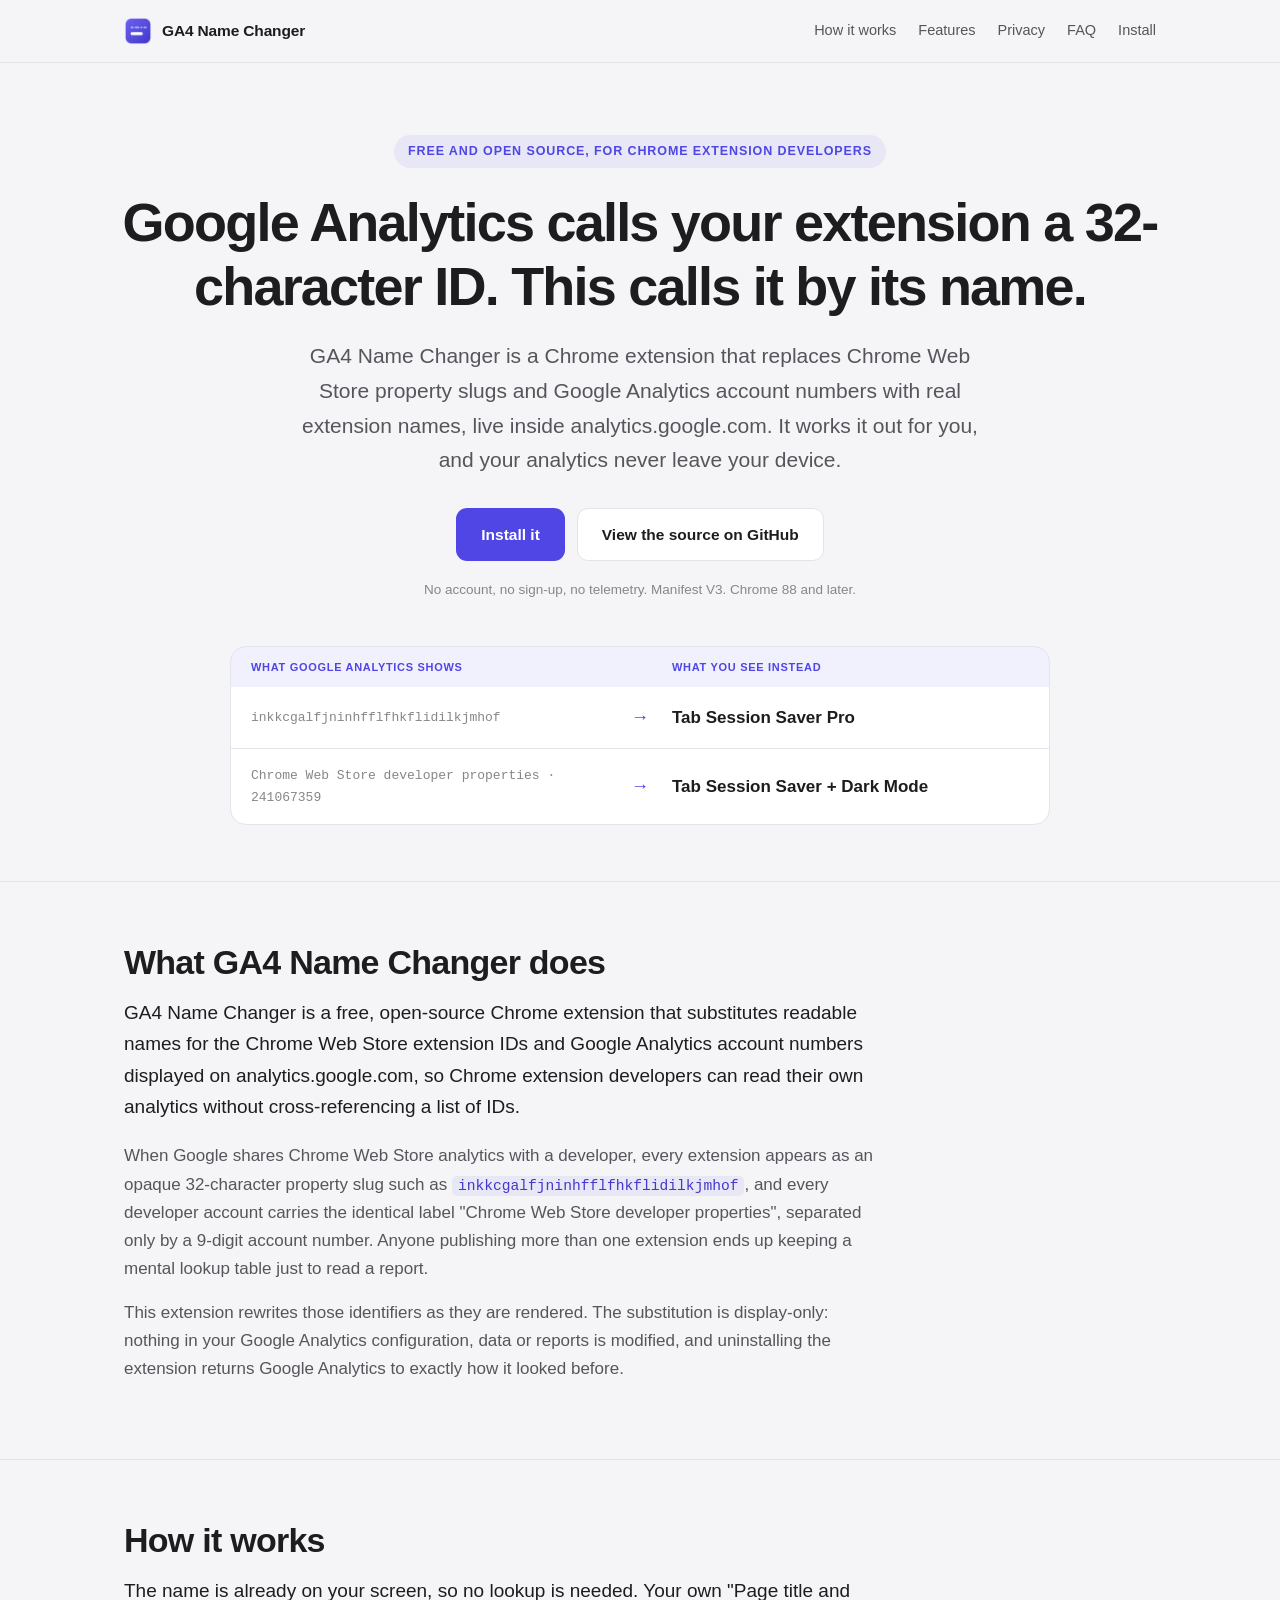
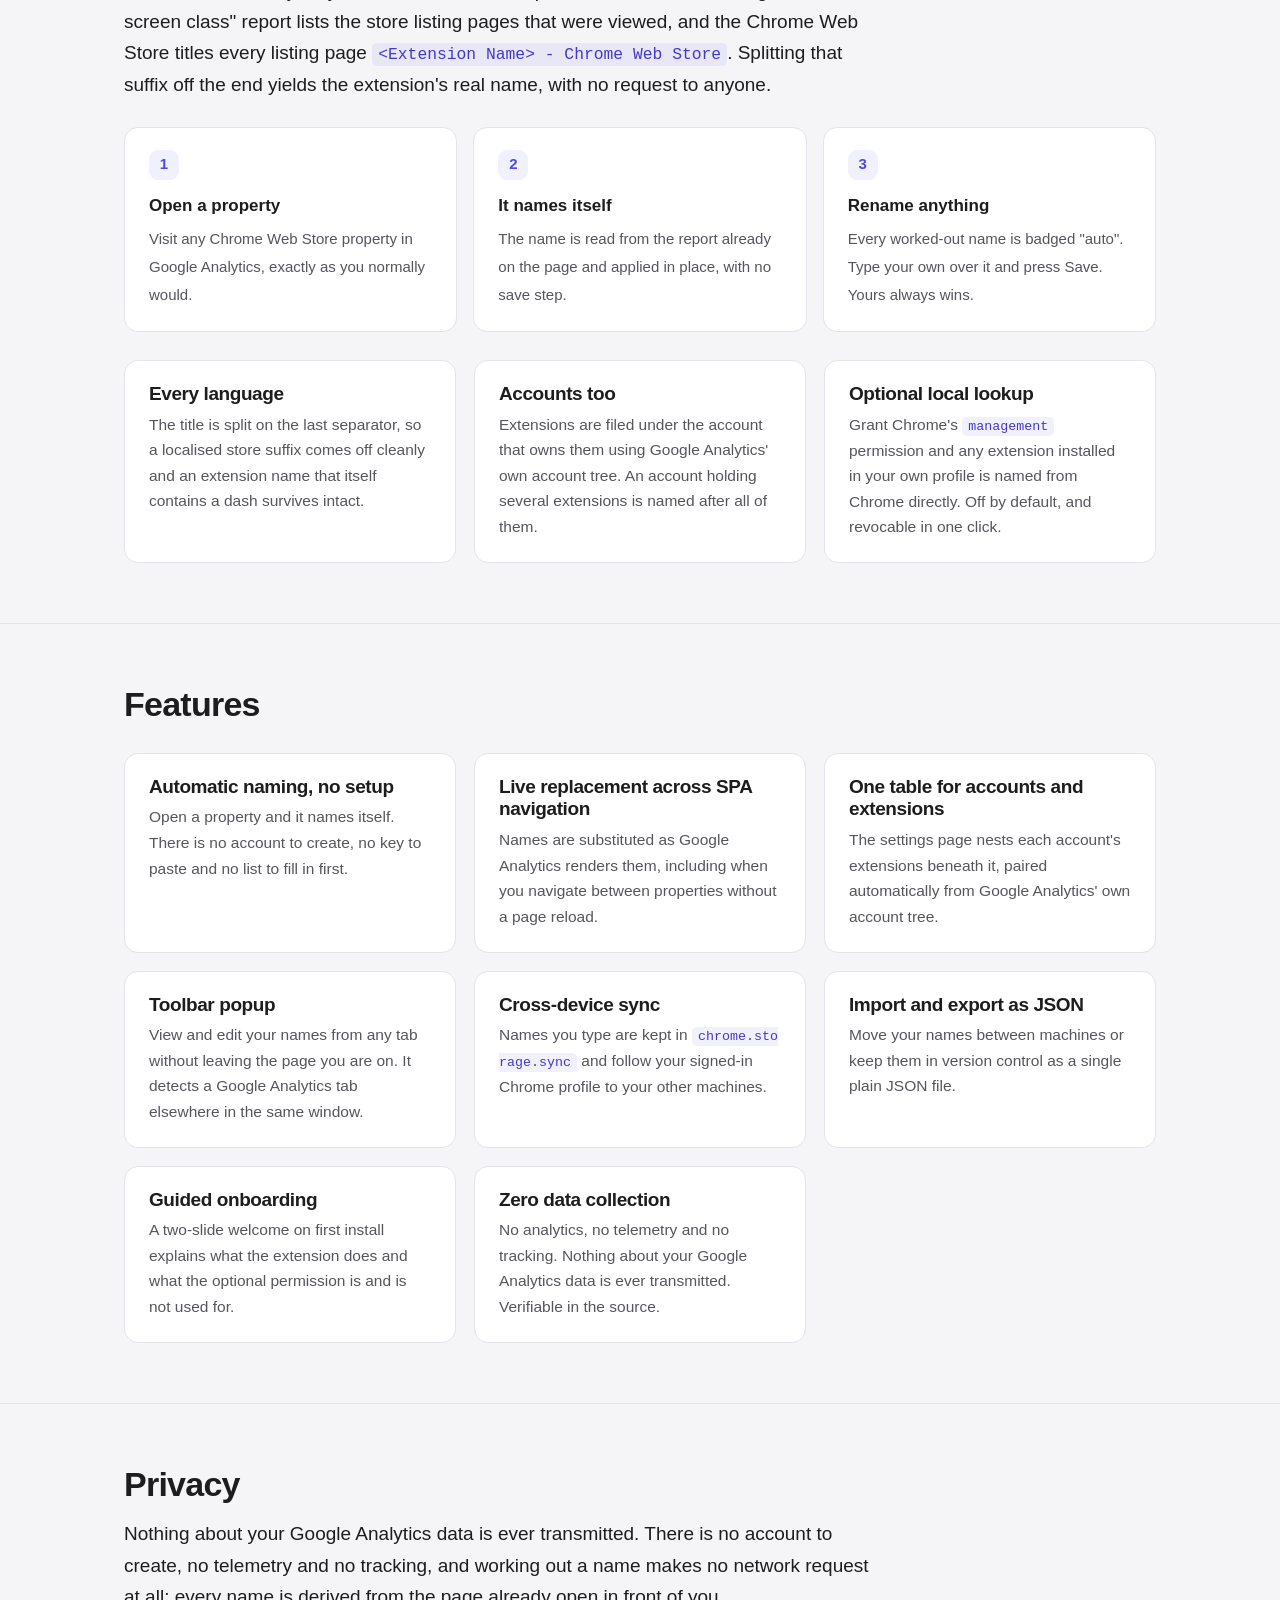
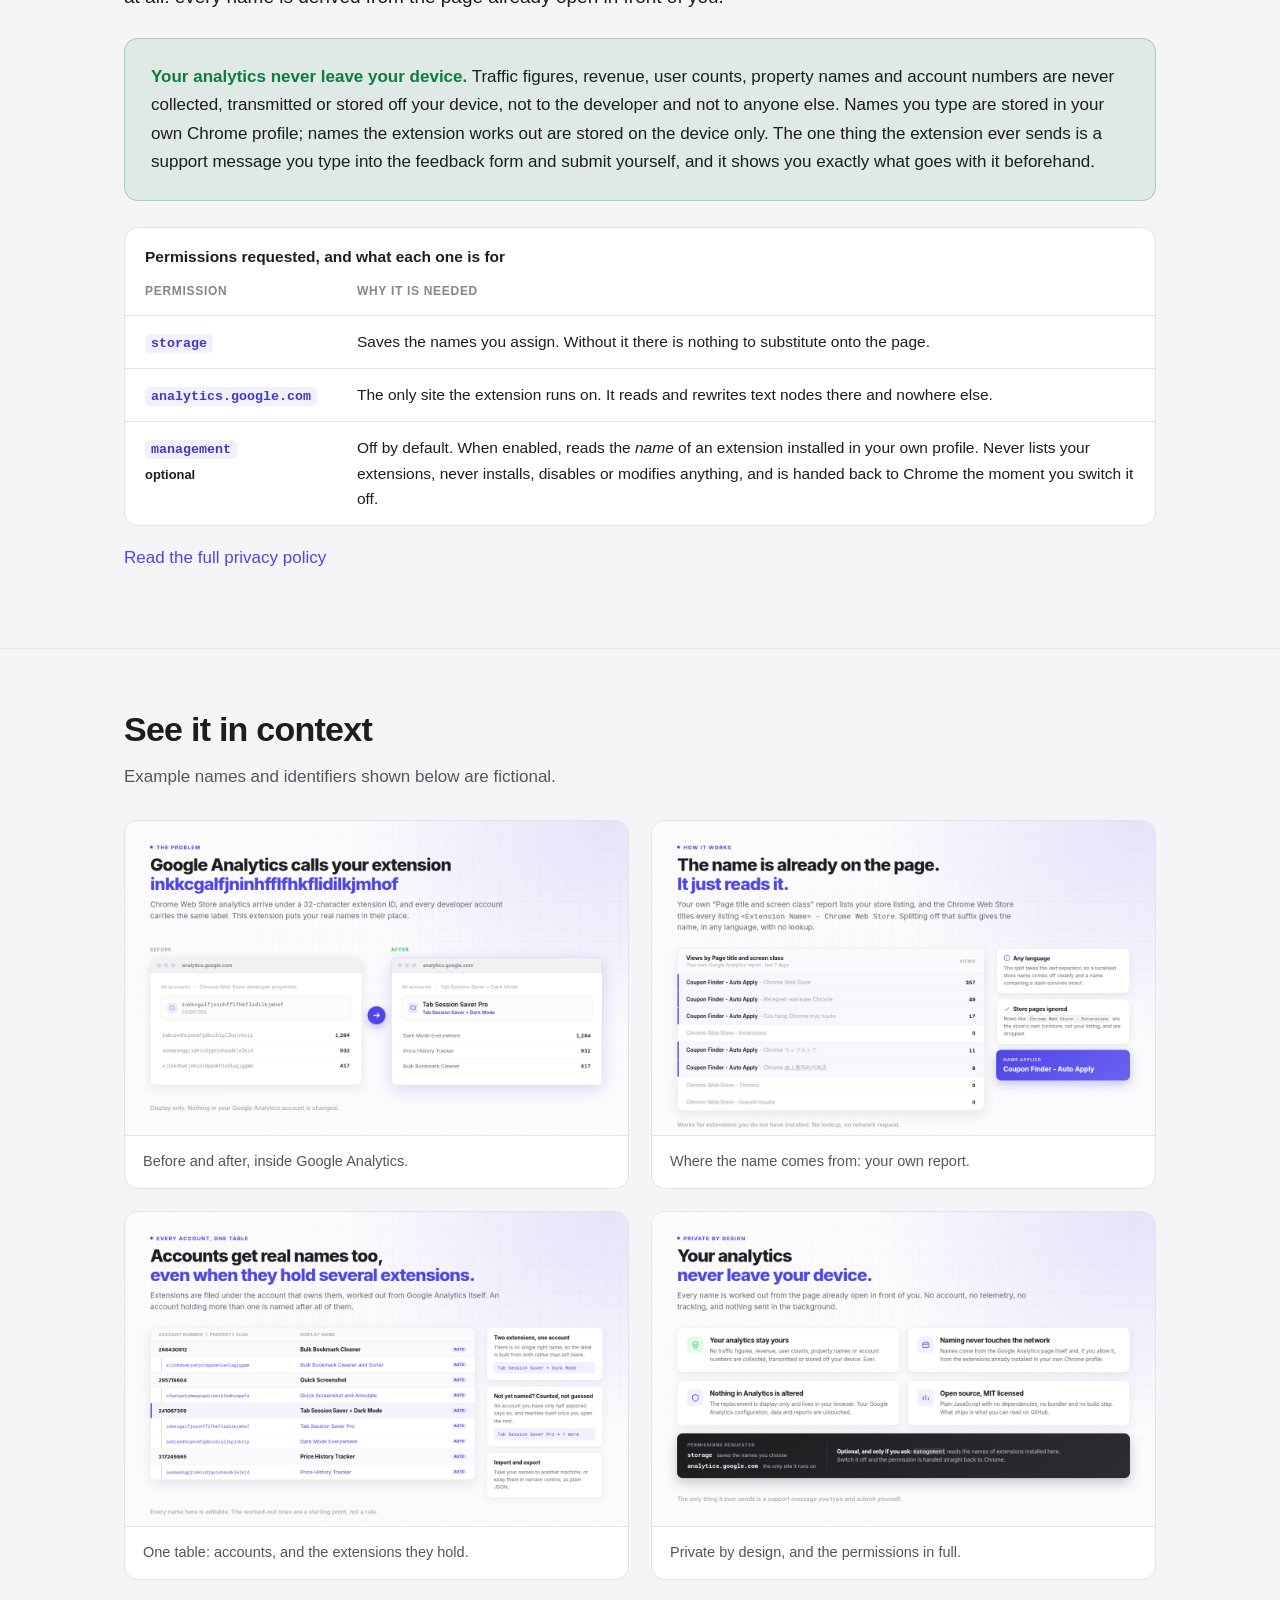
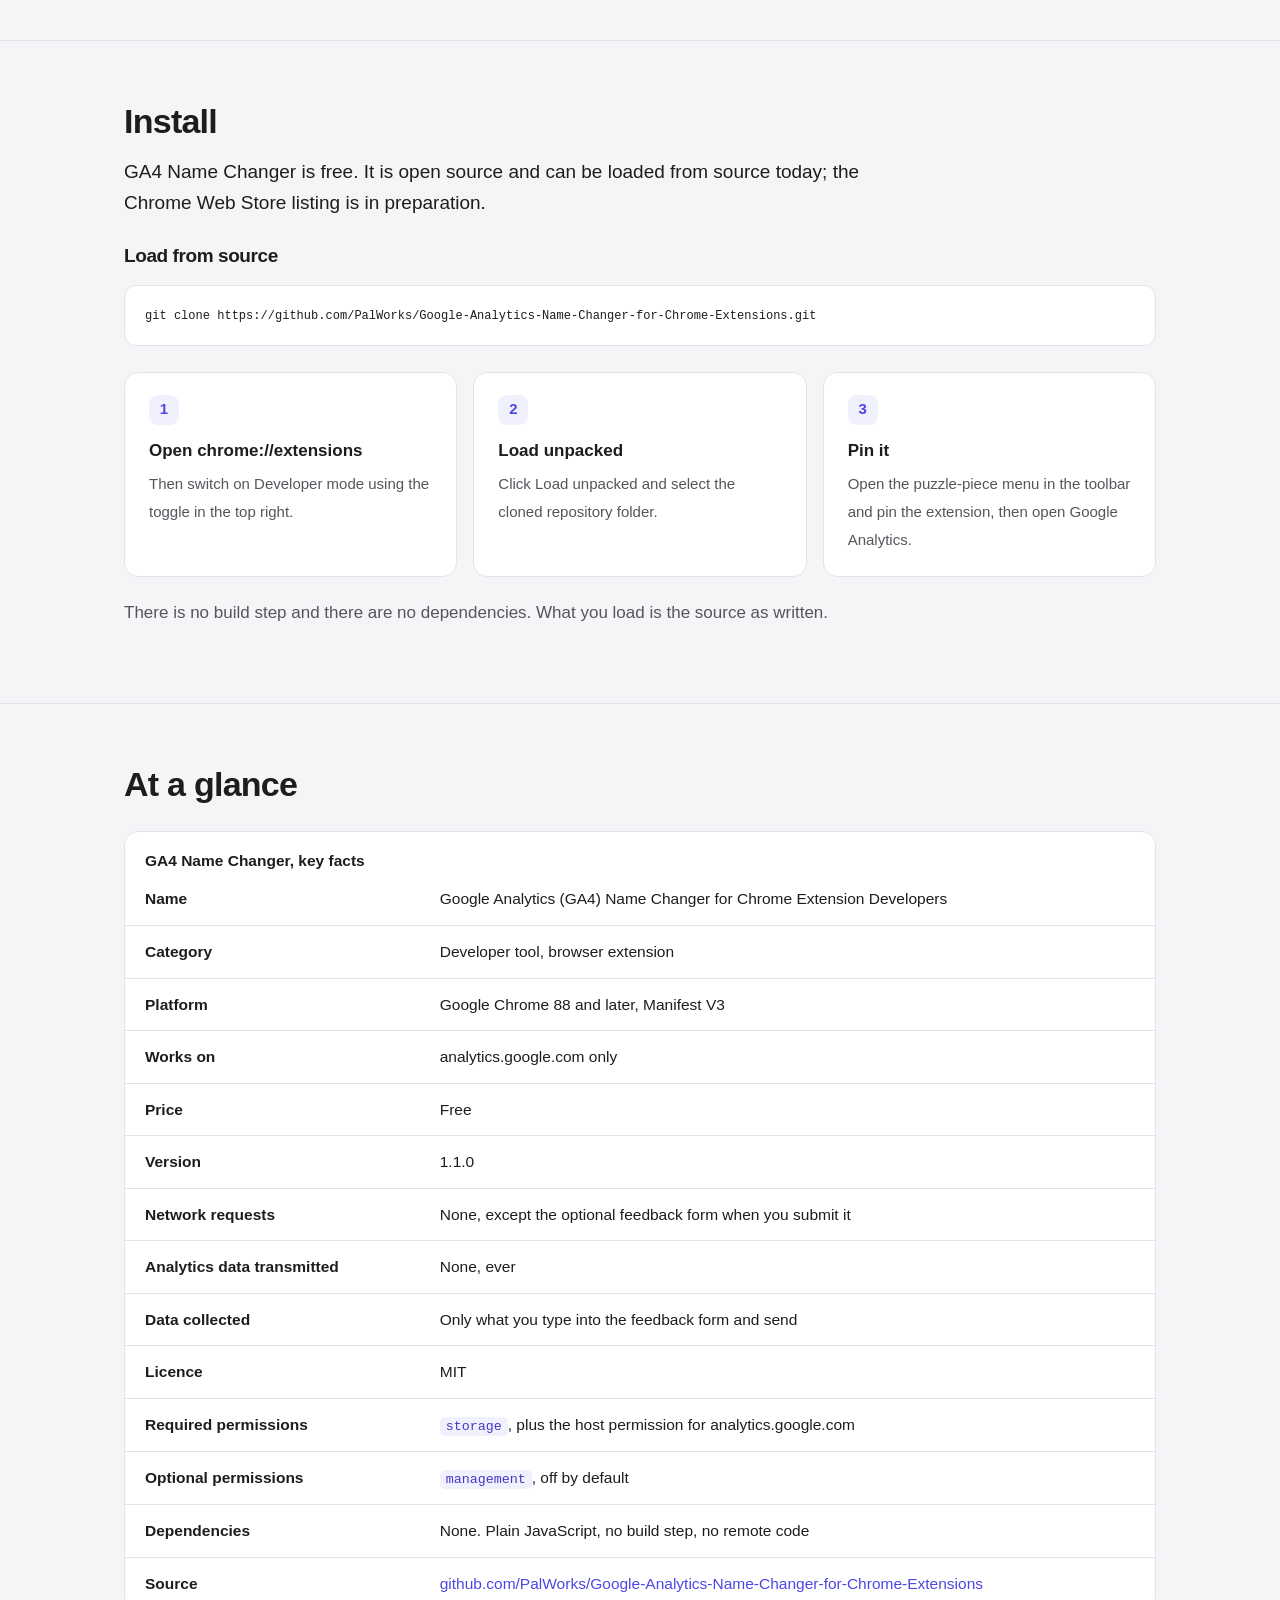
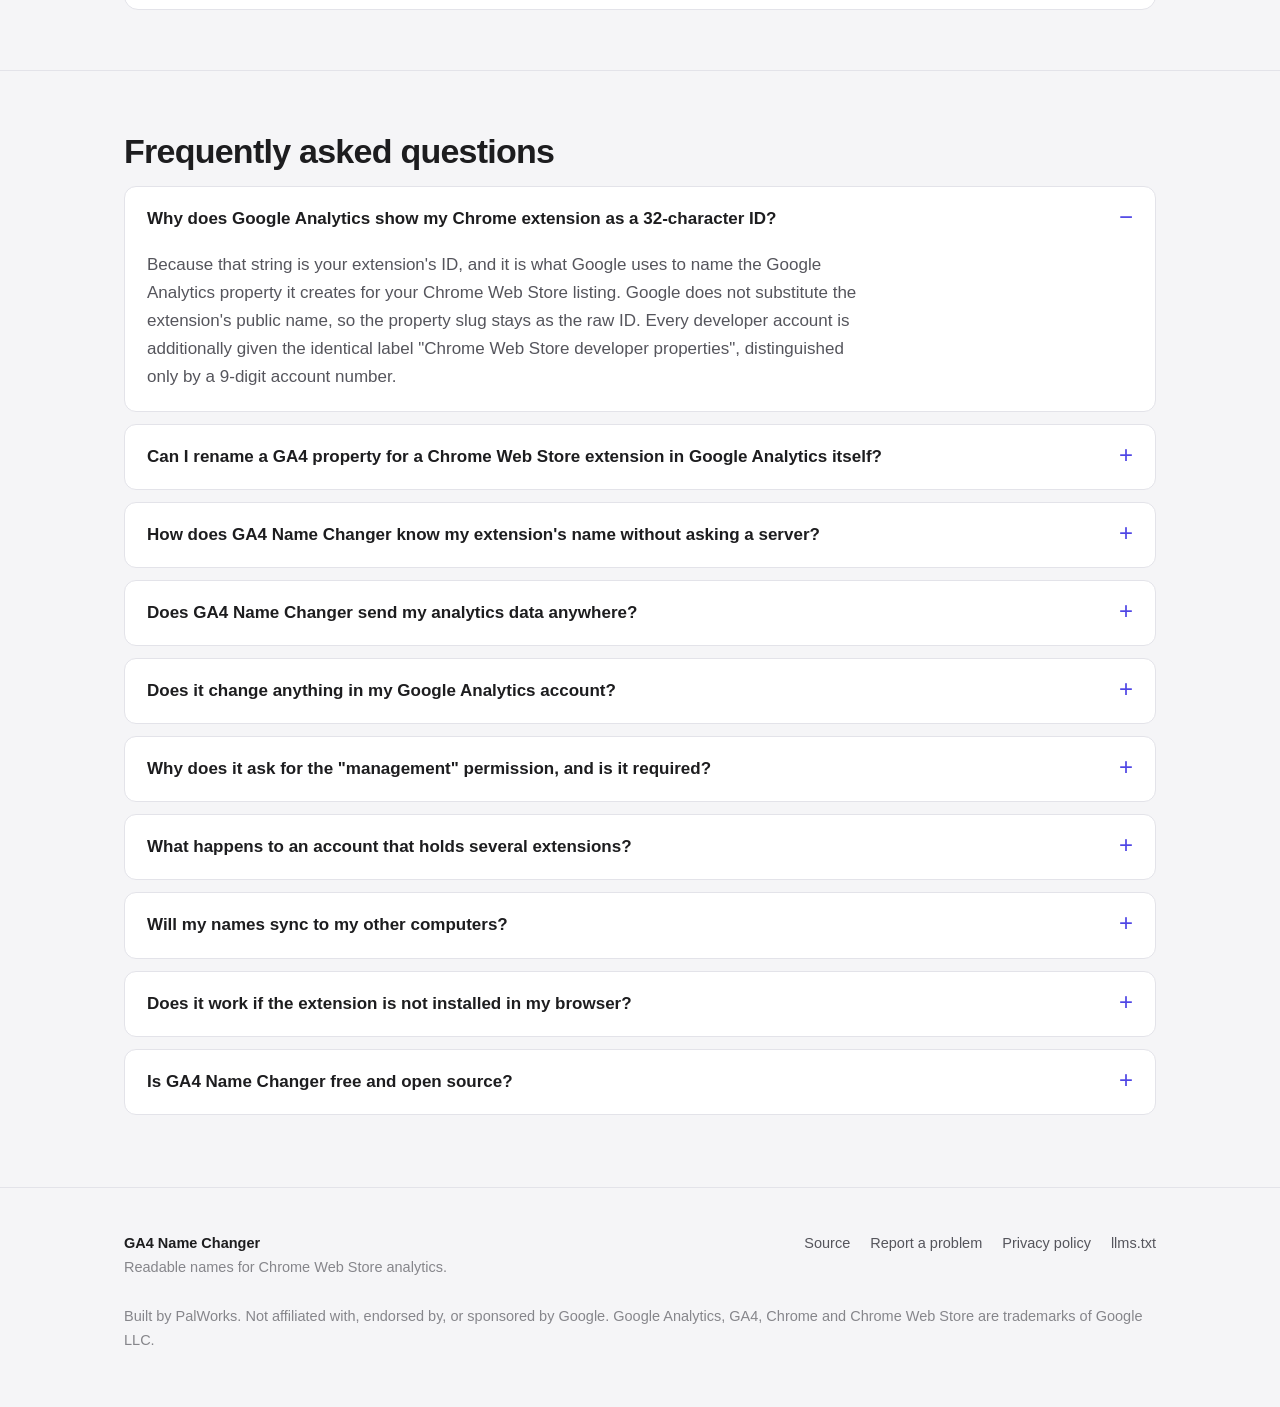
==== index.html @ c082d2f6 "feat: MIT licence, and deploy the feedback relay with the privacy claim narrowed Three changes that " ====
<!DOCTYPE html>
<html lang="en">
<head>
<meta charset="utf-8">
<meta name="viewport" content="width=device-width, initial-scale=1, viewport-fit=cover">

<title>GA4 Name Changer: Real Extension Names in Google Analytics</title>
<meta name="description" content="Free Chrome extension that replaces 32-character Chrome Web Store extension IDs in Google Analytics with real names. Automatic, local, no tracking.">

<link rel="canonical" href="https://palworks.github.io/Google-Analytics-Name-Changer-for-Chrome-Extensions/">
<meta name="robots" content="index, follow, max-snippet:-1, max-image-preview:large, max-video-preview:-1">
<meta name="author" content="PalWorks">
<meta name="theme-color" content="#4F46E5">

<meta property="og:type" content="website">
<meta property="og:site_name" content="GA4 Name Changer">
<meta property="og:title" content="GA4 Name Changer: Real Extension Names in Google Analytics">
<meta property="og:description" content="Google Analytics shows your Chrome extension as a 32-character ID. This shows its name instead, automatically, with no account and no tracking.">
<meta property="og:url" content="https://palworks.github.io/Google-Analytics-Name-Changer-for-Chrome-Extensions/">
<meta property="og:image" content="https://palworks.github.io/Google-Analytics-Name-Changer-for-Chrome-Extensions/site/og-image.png">
<meta property="og:image:width" content="1200">
<meta property="og:image:height" content="630">
<meta property="og:image:alt" content="A Google Analytics property list showing a 32-character extension ID on the left and the readable extension name on the right.">
<meta property="og:locale" content="en_US">

<meta name="twitter:card" content="summary_large_image">
<meta name="twitter:title" content="GA4 Name Changer: Real Extension Names in Google Analytics">
<meta name="twitter:description" content="Google Analytics shows your Chrome extension as a 32-character ID. This shows its name instead, automatically, with no account and no tracking.">
<meta name="twitter:image" content="https://palworks.github.io/Google-Analytics-Name-Changer-for-Chrome-Extensions/site/og-image.png">

<link rel="icon" type="image/png" sizes="128x128" href="icons/icon128.png">
<link rel="apple-touch-icon" href="icons/icon512.png">
<link rel="sitemap" type="application/xml" href="sitemap.xml">
<link rel="alternate" type="text/plain" href="llms.txt" title="llms.txt, a plain-text summary for language models">

<style>
*,*::before,*::after{box-sizing:border-box;margin:0;padding:0}
:root{
  --text:#1d1d1f; --text-2:#55555c; --text-3:#86868b;
  --accent:#4F46E5; --accent-2:#4338CA; --accent-bg:rgba(79,70,229,.08);
  --ok:#0f7b3f; --ok-bg:rgba(15,123,63,.09);
  --bg:#f5f5f7; --card:#fff; --border:#e3e3e9;
  --wrap:1080px;
}
@media (prefers-color-scheme:dark){
  :root{
    --text:#f2f2f5; --text-2:#b4b4bd; --text-3:#8e8e99;
    --accent:#a5a0ff; --accent-2:#c0bcff; --accent-bg:rgba(139,133,255,.16);
    --ok:#5fd18b; --ok-bg:rgba(95,209,139,.14);
    --bg:#131318; --card:#1c1c23; --border:#2e2e38;
  }
}
html{scroll-behavior:smooth;-webkit-text-size-adjust:100%}
body{
  font-family:-apple-system,BlinkMacSystemFont,"Segoe UI",Roboto,Helvetica,Arial,sans-serif;
  font-size:17px; line-height:1.65; color:var(--text); background:var(--bg);
  -webkit-font-smoothing:antialiased;
}
.wrap{max-width:var(--wrap);margin:0 auto;padding:0 24px}
h1,h2,h3{line-height:1.2;letter-spacing:-.022em;font-weight:700}
h1{font-size:clamp(32px,5.4vw,54px);letter-spacing:-.033em}
h2{font-size:clamp(25px,3.4vw,34px);margin-bottom:14px}
h3{font-size:19px;margin-bottom:6px}
p{margin-bottom:16px;color:var(--text-2)}
a{color:var(--accent);text-decoration:none}
a:hover{text-decoration:underline}
code,.mono{font-family:ui-monospace,SFMono-Regular,"SF Mono",Menlo,Consolas,monospace;font-size:.86em}
code{background:var(--accent-bg);color:var(--accent-2);border-radius:5px;padding:2px 6px;word-break:break-all}
img{max-width:100%;height:auto;display:block}

.skip{position:absolute;left:-9999px;top:0;background:var(--accent);color:#fff;padding:10px 16px;border-radius:0 0 8px 0;z-index:99}
.skip:focus{left:0}

/* header */
.site-head{position:sticky;top:0;z-index:50;background:color-mix(in srgb,var(--bg) 88%,transparent);backdrop-filter:blur(14px);border-bottom:1px solid var(--border)}
.site-head .wrap{display:flex;align-items:center;justify-content:space-between;gap:16px;height:62px}
.brand{display:flex;align-items:center;gap:10px;color:var(--text);font-weight:650;font-size:15.5px;letter-spacing:-.01em}
.brand:hover{text-decoration:none}
.brand img{width:28px;height:28px;border-radius:7px}
.site-nav{display:flex;align-items:center;gap:22px;font-size:14.5px}
.site-nav a{color:var(--text-2)}
.site-nav a:hover{color:var(--accent)}
@media(max-width:720px){.site-nav .opt{display:none}}

/* hero */
.hero{padding:72px 0 56px;text-align:center}
.eyebrow{display:inline-block;font-size:12.5px;font-weight:700;letter-spacing:.9px;text-transform:uppercase;color:var(--accent);background:var(--accent-bg);border-radius:100px;padding:6px 14px;margin-bottom:22px}
.hero p.lede{font-size:clamp(17px,2.1vw,21px);max-width:680px;margin:20px auto 30px;color:var(--text-2)}
.cta{display:flex;flex-wrap:wrap;gap:12px;justify-content:center;margin-bottom:18px}
.btn{display:inline-flex;align-items:center;gap:9px;font-size:15.5px;font-weight:600;padding:13px 24px;border-radius:11px;border:1px solid transparent}
.btn:hover{text-decoration:none}
.btn-primary{background:var(--accent);color:#fff}
.btn-primary:hover{background:var(--accent-2)}
.btn-ghost{background:var(--card);color:var(--text);border-color:var(--border)}
.hero .fineprint{font-size:13.5px;color:var(--text-3)}

/* swap demo */
.swap{max-width:820px;margin:44px auto 0;background:var(--card);border:1px solid var(--border);border-radius:16px;overflow:hidden;text-align:left}
.swap-row{display:grid;grid-template-columns:1fr 44px 1fr;align-items:center;gap:10px;padding:16px 20px;border-bottom:1px solid var(--border)}
.swap-row:last-child{border-bottom:none}
.swap .was{font-family:ui-monospace,SFMono-Regular,Menlo,Consolas,monospace;font-size:13px;color:var(--text-3);overflow-wrap:break-word}
.swap .now{font-weight:650;color:var(--text)}
.swap .arr{color:var(--accent);text-align:center;font-size:18px}
.swap-head{display:grid;grid-template-columns:1fr 44px 1fr;gap:10px;padding:11px 20px;background:var(--accent-bg);font-size:11px;font-weight:700;letter-spacing:.7px;text-transform:uppercase;color:var(--accent)}
@media(max-width:640px){
  .swap-row,.swap-head{grid-template-columns:1fr;gap:5px}
  .swap .arr{text-align:left;transform:rotate(90deg);width:20px}
}

/* sections */
section{padding:60px 0;border-top:1px solid var(--border)}
section > .wrap > p{max-width:760px}
.answer{font-size:19px;color:var(--text);font-weight:520;max-width:760px;margin-bottom:20px}

.grid{display:grid;gap:18px;margin-top:28px}
.g2{grid-template-columns:repeat(auto-fit,minmax(300px,1fr))}
.g3{grid-template-columns:repeat(auto-fit,minmax(250px,1fr))}
.card{background:var(--card);border:1px solid var(--border);border-radius:14px;padding:22px 24px}
.card p{margin-bottom:0;font-size:15.5px}
.card h3{display:flex;align-items:center;gap:9px}

ol.steps{counter-reset:s;list-style:none;margin-top:26px;display:grid;gap:16px;grid-template-columns:repeat(auto-fit,minmax(250px,1fr))}
ol.steps li{counter-increment:s;background:var(--card);border:1px solid var(--border);border-radius:14px;padding:22px 24px}
ol.steps li::before{content:counter(s);display:flex;align-items:center;justify-content:center;width:30px;height:30px;border-radius:9px;background:var(--accent-bg);color:var(--accent);font-weight:700;font-size:15px;margin-bottom:12px}
ol.steps strong{display:block;margin-bottom:5px;font-size:17px}
ol.steps span{font-size:15px;color:var(--text-2)}

.tablewrap{overflow-x:auto;margin-top:26px;border:1px solid var(--border);border-radius:14px;background:var(--card)}
table{border-collapse:collapse;width:100%;min-width:480px;font-size:15.5px}
caption{text-align:left;padding:16px 20px 0;font-weight:650;color:var(--text)}
th,td{text-align:left;padding:13px 20px;border-bottom:1px solid var(--border);vertical-align:top}
tbody tr:last-child td{border-bottom:none}
th{font-size:12px;font-weight:700;letter-spacing:.7px;text-transform:uppercase;color:var(--text-3)}
td:first-child{font-weight:600;color:var(--text);white-space:nowrap}

.shots{display:grid;gap:22px;margin-top:28px;grid-template-columns:repeat(auto-fit,minmax(330px,1fr))}
.shot{background:var(--card);border:1px solid var(--border);border-radius:14px;overflow:hidden}
.shot img{border-bottom:1px solid var(--border)}
.shot figcaption{padding:14px 18px;font-size:14.5px;color:var(--text-2)}

.faq details{background:var(--card);border:1px solid var(--border);border-radius:12px;margin-bottom:12px;overflow:hidden}
.faq summary{cursor:pointer;list-style:none;padding:18px 22px;font-weight:650;font-size:17px;display:flex;align-items:flex-start;justify-content:space-between;gap:16px}
.faq summary::-webkit-details-marker{display:none}
.faq summary::after{content:"+";flex:none;font-size:24px;font-weight:400;line-height:1;color:var(--accent);transition:transform .18s}
.faq details[open] summary::after{content:"\2212"}
.faq .a{padding:0 22px 20px;max-width:760px}
.faq .a p:last-child{margin-bottom:0}

.privacy-strip{background:var(--ok-bg);border:1px solid color-mix(in srgb,var(--ok) 26%,transparent);border-radius:14px;padding:24px 26px;margin-top:26px}
.privacy-strip p{color:var(--text);margin-bottom:0}
.privacy-strip strong{color:var(--ok)}

pre{background:var(--card);border:1px solid var(--border);border-radius:12px;padding:18px 20px;overflow-x:auto;margin:18px 0;font-size:14px;line-height:1.6}
pre code{background:none;padding:0;color:var(--text);word-break:normal}

footer{border-top:1px solid var(--border);padding:44px 0 56px;font-size:14.5px;color:var(--text-3)}
footer .cols{display:flex;flex-wrap:wrap;gap:30px;justify-content:space-between;margin-bottom:26px}
footer nav{display:flex;flex-wrap:wrap;gap:20px}
footer a{color:var(--text-2)}
</style>
</head>
<body>

<a class="skip" href="#main">Skip to content</a>

<header class="site-head">
  <div class="wrap">
    <a class="brand" href="#main">
      <img src="icons/icon128.png" width="28" height="28" alt="GA4 Name Changer icon">
      GA4 Name Changer
    </a>
    <nav class="site-nav" aria-label="Section">
      <a href="#how">How it works</a>
      <a class="opt" href="#features">Features</a>
      <a class="opt" href="#privacy">Privacy</a>
      <a href="#faq">FAQ</a>
      <a href="#install">Install</a>
    </nav>
  </div>
</header>

<main id="main">

<div class="hero wrap">
  <span class="eyebrow">Free and open source, for Chrome extension developers</span>
  <h1>Google Analytics calls your extension a 32-character ID. This calls it by its name.</h1>
  <p class="lede">
    GA4 Name Changer is a Chrome extension that replaces Chrome Web Store property slugs and
    Google Analytics account numbers with real extension names, live inside
    analytics.google.com. It works it out for you, and your analytics never leave your
    device.
  </p>
  <div class="cta">
    <a class="btn btn-primary" href="#install">Install it</a>
    <a class="btn btn-ghost" href="https://github.com/PalWorks/Google-Analytics-Name-Changer-for-Chrome-Extensions">View the source on GitHub</a>
  </div>
  <p class="fineprint">No account, no sign-up, no telemetry. Manifest V3. Chrome 88 and later.</p>

  <div class="swap">
    <div class="swap-head"><span>What Google Analytics shows</span><span></span><span>What you see instead</span></div>
    <div class="swap-row">
      <span class="was">inkkcgalfjninhfflfhkflidilkjmhof</span>
      <span class="arr" aria-hidden="true">&rarr;</span>
      <span class="now">Tab Session Saver Pro</span>
    </div>
    <div class="swap-row">
      <span class="was">Chrome Web Store developer properties &middot; 241067359</span>
      <span class="arr" aria-hidden="true">&rarr;</span>
      <span class="now">Tab Session Saver + Dark Mode</span>
    </div>
  </div>
</div>

<section id="what">
  <div class="wrap">
    <h2>What GA4 Name Changer does</h2>
    <p class="answer">
      GA4 Name Changer is a free, open-source Chrome extension that substitutes readable names
      for the Chrome Web Store extension IDs and Google Analytics account numbers displayed on
      analytics.google.com, so Chrome extension developers can read their own analytics without
      cross-referencing a list of IDs.
    </p>
    <p>
      When Google shares Chrome Web Store analytics with a developer, every extension appears as
      an opaque 32-character property slug such as <code>inkkcgalfjninhfflfhkflidilkjmhof</code>,
      and every developer account carries the identical label "Chrome Web Store developer
      properties", separated only by a 9-digit account number. Anyone publishing more than one
      extension ends up keeping a mental lookup table just to read a report.
    </p>
    <p>
      This extension rewrites those identifiers as they are rendered. The substitution is
      display-only: nothing in your Google Analytics configuration, data or reports is modified,
      and uninstalling the extension returns Google Analytics to exactly how it looked before.
    </p>
  </div>
</section>

<section id="how">
  <div class="wrap">
    <h2>How it works</h2>
    <p class="answer">
      The name is already on your screen, so no lookup is needed. Your own "Page title and screen
      class" report lists the store listing pages that were viewed, and the Chrome Web Store
      titles every listing page <code>&lt;Extension Name&gt; - Chrome Web Store</code>. Splitting
      that suffix off the end yields the extension's real name, with no request to anyone.
    </p>

    <ol class="steps">
      <li><strong>Open a property</strong><span>Visit any Chrome Web Store property in Google Analytics, exactly as you normally would.</span></li>
      <li><strong>It names itself</strong><span>The name is read from the report already on the page and applied in place, with no save step.</span></li>
      <li><strong>Rename anything</strong><span>Every worked-out name is badged "auto". Type your own over it and press Save. Yours always wins.</span></li>
    </ol>

    <div class="grid g3">
      <div class="card">
        <h3>Every language</h3>
        <p>The title is split on the last separator, so a localised store suffix comes off cleanly and an extension name that itself contains a dash survives intact.</p>
      </div>
      <div class="card">
        <h3>Accounts too</h3>
        <p>Extensions are filed under the account that owns them using Google Analytics' own account tree. An account holding several extensions is named after all of them.</p>
      </div>
      <div class="card">
        <h3>Optional local lookup</h3>
        <p>Grant Chrome's <code>management</code> permission and any extension installed in your own profile is named from Chrome directly. Off by default, and revocable in one click.</p>
      </div>
    </div>
  </div>
</section>

<section id="features">
  <div class="wrap">
    <h2>Features</h2>
    <div class="grid g2">
      <div class="card"><h3>Automatic naming, no setup</h3><p>Open a property and it names itself. There is no account to create, no key to paste and no list to fill in first.</p></div>
      <div class="card"><h3>Live replacement across SPA navigation</h3><p>Names are substituted as Google Analytics renders them, including when you navigate between properties without a page reload.</p></div>
      <div class="card"><h3>One table for accounts and extensions</h3><p>The settings page nests each account's extensions beneath it, paired automatically from Google Analytics' own account tree.</p></div>
      <div class="card"><h3>Toolbar popup</h3><p>View and edit your names from any tab without leaving the page you are on. It detects a Google Analytics tab elsewhere in the same window.</p></div>
      <div class="card"><h3>Cross-device sync</h3><p>Names you type are kept in <code>chrome.storage.sync</code> and follow your signed-in Chrome profile to your other machines.</p></div>
      <div class="card"><h3>Import and export as JSON</h3><p>Move your names between machines or keep them in version control as a single plain JSON file.</p></div>
      <div class="card"><h3>Guided onboarding</h3><p>A two-slide welcome on first install explains what the extension does and what the optional permission is and is not used for.</p></div>
      <div class="card"><h3>Zero data collection</h3><p>No analytics, no telemetry and no tracking. Nothing about your Google Analytics data is ever transmitted. Verifiable in the source.</p></div>
    </div>
  </div>
</section>

<section id="privacy">
  <div class="wrap">
    <h2>Privacy</h2>
    <p class="answer">
      Nothing about your Google Analytics data is ever transmitted. There is no account to
      create, no telemetry and no tracking, and working out a name makes no network request at
      all: every name is derived from the page already open in front of you.
    </p>
    <div class="privacy-strip">
      <p>
        <strong>Your analytics never leave your device.</strong> Traffic figures, revenue, user
        counts, property names and account numbers are never collected, transmitted or stored off
        your device, not to the developer and not to anyone else. Names you type are stored in
        your own Chrome profile; names the extension works out are stored on the device only.
        The one thing the extension ever sends is a support message you type into the feedback
        form and submit yourself, and it shows you exactly what goes with it beforehand.
      </p>
    </div>

    <div class="tablewrap">
      <table>
        <caption>Permissions requested, and what each one is for</caption>
        <thead><tr><th scope="col">Permission</th><th scope="col">Why it is needed</th></tr></thead>
        <tbody>
          <tr><td><code>storage</code></td><td>Saves the names you assign. Without it there is nothing to substitute onto the page.</td></tr>
          <tr><td><code>analytics.google.com</code></td><td>The only site the extension runs on. It reads and rewrites text nodes there and nowhere else.</td></tr>
          <tr><td><code>management</code><br><small>optional</small></td><td>Off by default. When enabled, reads the <em>name</em> of an extension installed in your own profile. Never lists your extensions, never installs, disables or modifies anything, and is handed back to Chrome the moment you switch it off.</td></tr>
        </tbody>
      </table>
    </div>
    <p style="margin-top:18px"><a href="privacy.html">Read the full privacy policy</a></p>
  </div>
</section>

<section id="screenshots">
  <div class="wrap">
    <h2>See it in context</h2>
    <p>Example names and identifiers shown below are fictional.</p>
    <div class="shots">
      <figure class="shot">
        <img src="store/assets/screenshot-1-1280x800.png" width="1280" height="800" loading="lazy" decoding="async" alt="Google Analytics before and after: a property list of 32-character extension IDs on the left, the same list showing readable extension names on the right.">
        <figcaption>Before and after, inside Google Analytics.</figcaption>
      </figure>
      <figure class="shot">
        <img src="store/assets/screenshot-2-1280x800.png" width="1280" height="800" loading="lazy" decoding="async" alt="A Page title and screen class report listing store listing pages in several languages, each titled with the extension name followed by the localised Chrome Web Store suffix.">
        <figcaption>Where the name comes from: your own report.</figcaption>
      </figure>
      <figure class="shot">
        <img src="store/assets/screenshot-4-1280x800.png" width="1280" height="800" loading="lazy" decoding="async" alt="The extension settings page showing accounts as group headings with the extensions they own nested beneath, each row badged auto.">
        <figcaption>One table: accounts, and the extensions they hold.</figcaption>
      </figure>
      <figure class="shot">
        <img src="store/assets/screenshot-5-1280x800.png" width="1280" height="800" loading="lazy" decoding="async" alt="A summary of the extension's privacy properties: analytics never transmitted, names resolved locally, nothing in Analytics altered, open source with no build step.">
        <figcaption>Private by design, and the permissions in full.</figcaption>
      </figure>
    </div>
  </div>
</section>

<section id="install">
  <div class="wrap">
    <h2>Install</h2>
    <p class="answer">
      GA4 Name Changer is free. It is open source and can be loaded from source today; the Chrome
      Web Store listing is in preparation.
    </p>

    <h3 style="margin-top:26px">Load from source</h3>
    <pre><code>git clone https://github.com/PalWorks/Google-Analytics-Name-Changer-for-Chrome-Extensions.git</code></pre>
    <ol class="steps">
      <li><strong>Open chrome://extensions</strong><span>Then switch on Developer mode using the toggle in the top right.</span></li>
      <li><strong>Load unpacked</strong><span>Click Load unpacked and select the cloned repository folder.</span></li>
      <li><strong>Pin it</strong><span>Open the puzzle-piece menu in the toolbar and pin the extension, then open Google Analytics.</span></li>
    </ol>
    <p style="margin-top:22px">
      There is no build step and there are no dependencies. What you load is the source as written.
    </p>
  </div>
</section>

<section id="facts">
  <div class="wrap">
    <h2>At a glance</h2>
    <div class="tablewrap">
      <table>
        <caption>GA4 Name Changer, key facts</caption>
        <tbody>
          <tr><td>Name</td><td>Google Analytics (GA4) Name Changer for Chrome Extension Developers</td></tr>
          <tr><td>Category</td><td>Developer tool, browser extension</td></tr>
          <tr><td>Platform</td><td>Google Chrome 88 and later, Manifest V3</td></tr>
          <tr><td>Works on</td><td>analytics.google.com only</td></tr>
          <tr><td>Price</td><td>Free</td></tr>
          <tr><td>Version</td><td>1.1.0</td></tr>
          <tr><td>Network requests</td><td>None, except the optional feedback form when you submit it</td></tr>
          <tr><td>Analytics data transmitted</td><td>None, ever</td></tr>
          <tr><td>Data collected</td><td>Only what you type into the feedback form and send</td></tr>
          <tr><td>Licence</td><td>MIT</td></tr>
          <tr><td>Required permissions</td><td><code>storage</code>, plus the host permission for analytics.google.com</td></tr>
          <tr><td>Optional permissions</td><td><code>management</code>, off by default</td></tr>
          <tr><td>Dependencies</td><td>None. Plain JavaScript, no build step, no remote code</td></tr>
          <tr><td>Source</td><td><a href="https://github.com/PalWorks/Google-Analytics-Name-Changer-for-Chrome-Extensions">github.com/PalWorks/Google-Analytics-Name-Changer-for-Chrome-Extensions</a></td></tr>
        </tbody>
      </table>
    </div>
  </div>
</section>

<section id="faq" class="faq">
  <div class="wrap">
    <h2>Frequently asked questions</h2>

    <details open>
      <summary>Why does Google Analytics show my Chrome extension as a 32-character ID?</summary>
      <div class="a"><p>Because that string is your extension's ID, and it is what Google uses to name the Google Analytics property it creates for your Chrome Web Store listing. Google does not substitute the extension's public name, so the property slug stays as the raw ID. Every developer account is additionally given the identical label "Chrome Web Store developer properties", distinguished only by a 9-digit account number.</p></div>
    </details>

    <details>
      <summary>Can I rename a GA4 property for a Chrome Web Store extension in Google Analytics itself?</summary>
      <div class="a"><p>No. Chrome Web Store analytics properties are created and managed by Google, and the property name is not editable in the Google Analytics admin the way a property you created yourself would be. That is the gap this extension fills: it changes what is displayed in your browser rather than trying to change the property.</p></div>
    </details>

    <details>
      <summary>How does GA4 Name Changer know my extension's name without asking a server?</summary>
      <div class="a"><p>It reads the name off the page you are already looking at. A Chrome Web Store developer property's "Page title and screen class" report lists the store listing pages that were viewed, and the Chrome Web Store titles each of those pages with the extension name followed by the localised store name, separated by " - ". Splitting on the last separator returns the name. Generic store pages such as "Chrome Web Store - Extensions" are discarded, and the remaining candidates are ranked by views.</p></div>
    </details>

    <details>
      <summary>Does GA4 Name Changer send my analytics data anywhere?</summary>
      <div class="a"><p>No. It has no analytics, no telemetry and no tracking, and it transmits nothing in the background. Your traffic figures, revenue, user counts, property names and account numbers never leave your device. Working out a name makes no network request at all.</p><p>There is exactly one request in the whole extension, and you trigger it: if you fill in the feedback form on the settings page and press send, your message, your email address and the installation details shown to you on that page are sent so your report can be answered. Those details are counts and version numbers only, with no slugs, names, account numbers or URLs. Never use the form and the extension never makes a request.</p></div>
    </details>

    <details>
      <summary>Does it change anything in my Google Analytics account?</summary>
      <div class="a"><p>No. The replacement is display-only and happens in your browser as the page renders. Your Google Analytics configuration, your data and your reports are untouched, and anyone else looking at the same account sees the original identifiers. Uninstall the extension and Google Analytics looks exactly as it did before.</p></div>
    </details>

    <details>
      <summary>Why does it ask for the "management" permission, and is it required?</summary>
      <div class="a"><p>It is optional and off by default. When you enable it, the extension calls <code>chrome.management.get()</code> with an extension ID taken from your own Google Analytics property list, and reads only that extension's name. It never calls <code>getAll()</code>, so no inventory of your extensions is ever built, and it never installs, uninstalls, enables, disables or modifies anything. Switching the feature off calls <code>chrome.permissions.remove()</code> to hand the permission straight back to Chrome.</p><p>It exists because Chrome deliberately blocks extensions from requesting the Chrome Web Store, so an extension's public name cannot simply be fetched. Reading it locally is the only way to resolve an ID your reports have not already named.</p></div>
    </details>

    <details>
      <summary>What happens to an account that holds several extensions?</summary>
      <div class="a"><p>It is named after all of them. Two extensions produce a combined label such as "Tab Session Saver + Dark Mode", capped so it still fits the Google Analytics breadcrumb. Extensions the account holds that have not been named yet are counted rather than guessed at, so a half-explored account reads "Tab Session Saver Pro + 1 more" and rewrites itself once you open the rest. Every label is a draft you can type over.</p></div>
    </details>

    <details>
      <summary>Will my names sync to my other computers?</summary>
      <div class="a"><p>Names you type are stored in <code>chrome.storage.sync</code>, so Chrome carries them to your other signed-in profiles automatically. Names the extension works out for itself are stored in <code>chrome.storage.local</code> and stay on the device that derived them, because each machine can derive them again for free. You can also export everything as JSON and import it elsewhere.</p></div>
    </details>

    <details>
      <summary>Does it work if the extension is not installed in my browser?</summary>
      <div class="a"><p>Yes. The primary naming method reads the name out of your Google Analytics reports, which works for any extension in your developer account whether or not it is installed locally. The optional local lookup through Chrome is only a second source for IDs the reports have not covered.</p></div>
    </details>

    <details>
      <summary>Is GA4 Name Changer free and open source?</summary>
      <div class="a"><p>It is free, and the complete source is published on GitHub. There is no build step, no bundler, no dependency and no remote code, so what runs in your browser is exactly what you can read in the repository, along with its architecture notes, design decisions and known limitations.</p></div>
    </details>

  </div>
</section>

</main>

<footer>
  <div class="wrap">
    <div class="cols">
      <div>
        <strong style="color:var(--text)">GA4 Name Changer</strong><br>
        Readable names for Chrome Web Store analytics.
      </div>
      <nav aria-label="Footer">
        <a href="https://github.com/PalWorks/Google-Analytics-Name-Changer-for-Chrome-Extensions">Source</a>
        <a href="https://github.com/PalWorks/Google-Analytics-Name-Changer-for-Chrome-Extensions/issues">Report a problem</a>
        <a href="privacy.html">Privacy policy</a>
        <a href="llms.txt">llms.txt</a>
      </nav>
    </div>
    <div>Built by PalWorks. Not affiliated with, endorsed by, or sponsored by Google. Google Analytics, GA4, Chrome and Chrome Web Store are trademarks of Google LLC.</div>
  </div>
</footer>

<script type="application/ld+json">
{
  "@context": "https://schema.org",
  "@graph": [
    {
      "@type": "WebSite",
      "@id": "https://palworks.github.io/Google-Analytics-Name-Changer-for-Chrome-Extensions/#website",
      "url": "https://palworks.github.io/Google-Analytics-Name-Changer-for-Chrome-Extensions/",
      "name": "GA4 Name Changer",
      "description": "Readable names for Chrome Web Store analytics in Google Analytics 4.",
      "inLanguage": "en",
      "publisher": { "@id": "https://palworks.github.io/Google-Analytics-Name-Changer-for-Chrome-Extensions/#publisher" }
    },
    {
      "@type": "Organization",
      "@id": "https://palworks.github.io/Google-Analytics-Name-Changer-for-Chrome-Extensions/#publisher",
      "name": "PalWorks",
      "url": "https://github.com/PalWorks",
      "sameAs": ["https://github.com/PalWorks"]
    },
    {
      "@type": "WebPage",
      "@id": "https://palworks.github.io/Google-Analytics-Name-Changer-for-Chrome-Extensions/#webpage",
      "url": "https://palworks.github.io/Google-Analytics-Name-Changer-for-Chrome-Extensions/",
      "name": "GA4 Name Changer: Real Extension Names in Google Analytics",
      "description": "A free, open-source Chrome extension that replaces 32-character Chrome Web Store extension IDs and 9-digit Google Analytics account numbers with real extension names, automatically and without ever transmitting your analytics data.",
      "isPartOf": { "@id": "https://palworks.github.io/Google-Analytics-Name-Changer-for-Chrome-Extensions/#website" },
      "about": { "@id": "https://palworks.github.io/Google-Analytics-Name-Changer-for-Chrome-Extensions/#software" },
      "primaryImageOfPage": "https://palworks.github.io/Google-Analytics-Name-Changer-for-Chrome-Extensions/site/og-image.png",
      "inLanguage": "en"
    },
    {
      "@type": "SoftwareApplication",
      "@id": "https://palworks.github.io/Google-Analytics-Name-Changer-for-Chrome-Extensions/#software",
      "name": "Google Analytics (GA4) Name Changer for Chrome Extension Developers",
      "alternateName": "GA4 Name Changer",
      "description": "A Chrome extension that replaces Chrome Web Store extension IDs and Google Analytics account numbers displayed on analytics.google.com with readable extension names. Names are derived from the user's own Google Analytics reports, so naming makes no network request and no analytics data is ever transmitted.",
      "applicationCategory": "DeveloperApplication",
      "applicationSubCategory": "Browser Extension",
      "operatingSystem": "Google Chrome 88 or later",
      "browserRequirements": "Requires Google Chrome 88 or later. Manifest V3.",
      "softwareVersion": "1.1.0",
      "url": "https://palworks.github.io/Google-Analytics-Name-Changer-for-Chrome-Extensions/",
      "downloadUrl": "https://github.com/PalWorks/Google-Analytics-Name-Changer-for-Chrome-Extensions",
      "installUrl": "https://github.com/PalWorks/Google-Analytics-Name-Changer-for-Chrome-Extensions",
      "codeRepository": "https://github.com/PalWorks/Google-Analytics-Name-Changer-for-Chrome-Extensions",
      "programmingLanguage": "JavaScript",
      "isAccessibleForFree": true,
      "image": "https://palworks.github.io/Google-Analytics-Name-Changer-for-Chrome-Extensions/icons/icon512.png",
      "screenshot": [
        "https://palworks.github.io/Google-Analytics-Name-Changer-for-Chrome-Extensions/store/assets/screenshot-1-1280x800.png",
        "https://palworks.github.io/Google-Analytics-Name-Changer-for-Chrome-Extensions/store/assets/screenshot-2-1280x800.png",
        "https://palworks.github.io/Google-Analytics-Name-Changer-for-Chrome-Extensions/store/assets/screenshot-4-1280x800.png",
        "https://palworks.github.io/Google-Analytics-Name-Changer-for-Chrome-Extensions/store/assets/screenshot-5-1280x800.png"
      ],
      "offers": { "@type": "Offer", "price": "0", "priceCurrency": "USD", "availability": "https://schema.org/InStock" },
      "author": { "@id": "https://palworks.github.io/Google-Analytics-Name-Changer-for-Chrome-Extensions/#publisher" },
      "publisher": { "@id": "https://palworks.github.io/Google-Analytics-Name-Changer-for-Chrome-Extensions/#publisher" },
      "privacyPolicy": "https://palworks.github.io/Google-Analytics-Name-Changer-for-Chrome-Extensions/privacy.html",
      "license": "https://opensource.org/licenses/MIT",
      "permissions": "storage; host access to analytics.google.com; management (optional, off by default)",
      "featureList": [
        "Replaces 32-character Chrome Web Store property slugs with extension names inside Google Analytics",
        "Replaces 9-digit Google Analytics account numbers with names derived from the extensions the account holds",
        "Derives names automatically from the user's own Page title and screen class report",
        "Optional local name lookup through chrome.management, off by default",
        "Live replacement across single-page navigation without a reload",
        "One settings table pairing accounts with the extensions they own",
        "Cross-device sync of user-assigned names through chrome.storage.sync",
        "Import and export all names as JSON",
        "Transmits no analytics data and makes no background network requests"
      ]
    },
    {
      "@type": "FAQPage",
      "@id": "https://palworks.github.io/Google-Analytics-Name-Changer-for-Chrome-Extensions/#faq",
      "isPartOf": { "@id": "https://palworks.github.io/Google-Analytics-Name-Changer-for-Chrome-Extensions/#webpage" },
      "mainEntity": [
        { "@type": "Question", "name": "Why does Google Analytics show my Chrome extension as a 32-character ID?",
          "acceptedAnswer": { "@type": "Answer", "text": "Because that string is your extension's ID, and it is what Google uses to name the Google Analytics property it creates for your Chrome Web Store listing. Google does not substitute the extension's public name, so the property slug stays as the raw ID. Every developer account is additionally given the identical label \"Chrome Web Store developer properties\", distinguished only by a 9-digit account number." } },
        { "@type": "Question", "name": "Can I rename a GA4 property for a Chrome Web Store extension in Google Analytics itself?",
          "acceptedAnswer": { "@type": "Answer", "text": "No. Chrome Web Store analytics properties are created and managed by Google, and the property name is not editable in the Google Analytics admin the way a property you created yourself would be. GA4 Name Changer fills that gap by changing what is displayed in your browser rather than trying to change the property." } },
        { "@type": "Question", "name": "How does GA4 Name Changer know my extension's name without asking a server?",
          "acceptedAnswer": { "@type": "Answer", "text": "It reads the name off the page you are already looking at. A Chrome Web Store developer property's Page title and screen class report lists the store listing pages that were viewed, and the Chrome Web Store titles each of those pages with the extension name followed by the localised store name, separated by \" - \". Splitting on the last separator returns the name. Generic store pages are discarded and the remaining candidates are ranked by views." } },
        { "@type": "Question", "name": "Does GA4 Name Changer send my analytics data anywhere?",
          "acceptedAnswer": { "@type": "Answer", "text": "No. GA4 Name Changer has no analytics, no telemetry and no tracking, and transmits nothing in the background. Traffic figures, revenue, user counts, property names and account numbers never leave the device, and working out a name makes no network request at all. The extension contains exactly one network request, triggered by the user: submitting the optional feedback form sends the message, email address and installation details shown on that page, so the report can be answered. Those details are counts and version numbers only, with no slugs, names, account numbers or URLs." } },
        { "@type": "Question", "name": "Does it change anything in my Google Analytics account?",
          "acceptedAnswer": { "@type": "Answer", "text": "No. The replacement is display-only and happens in your browser as the page renders. Your Google Analytics configuration, data and reports are untouched, and anyone else looking at the same account sees the original identifiers. Uninstalling the extension returns Google Analytics to exactly how it looked before." } },
        { "@type": "Question", "name": "Why does it ask for the management permission, and is it required?",
          "acceptedAnswer": { "@type": "Answer", "text": "It is optional and off by default. When enabled, the extension calls chrome.management.get() with an extension ID taken from your own Google Analytics property list and reads only that extension's name. It never calls getAll(), so no inventory of your extensions is built, and it never installs, uninstalls, enables, disables or modifies anything. Switching the feature off calls chrome.permissions.remove() to return the permission to Chrome. It exists because Chrome blocks extensions from requesting the Chrome Web Store, so an extension's public name cannot simply be fetched." } },
        { "@type": "Question", "name": "What happens to a Google Analytics account that holds several Chrome extensions?",
          "acceptedAnswer": { "@type": "Answer", "text": "It is named after all of them. Two extensions produce a combined label capped so it still fits the Google Analytics breadcrumb. Extensions the account holds that have not been named yet are counted rather than guessed at, so a half-explored account reads \"... + 1 more\" and rewrites itself once you open the rest. Every label is a draft the user can type over." } },
        { "@type": "Question", "name": "Will my names sync to my other computers?",
          "acceptedAnswer": { "@type": "Answer", "text": "Names you type are stored in chrome.storage.sync, so Chrome carries them to your other signed-in profiles automatically. Names the extension works out for itself are stored in chrome.storage.local and stay on the device that derived them, because each machine can derive them again for free. Everything can also be exported and imported as JSON." } },
        { "@type": "Question", "name": "Does it work if the extension is not installed in my browser?",
          "acceptedAnswer": { "@type": "Answer", "text": "Yes. The primary naming method reads the name out of your Google Analytics reports, which works for any extension in your developer account whether or not it is installed locally. The optional local lookup through Chrome is only a second source for IDs the reports have not covered." } },
        { "@type": "Question", "name": "Is GA4 Name Changer free and open source?",
          "acceptedAnswer": { "@type": "Answer", "text": "It is free, and the complete source is published on GitHub. There is no build step, no bundler, no dependency and no remote code, so what runs in the browser is exactly what can be read in the repository." } }
      ]
    },
    {
      "@type": "HowTo",
      "@id": "https://palworks.github.io/Google-Analytics-Name-Changer-for-Chrome-Extensions/#howto-install",
      "name": "How to install GA4 Name Changer from source",
      "description": "Load GA4 Name Changer as an unpacked Chrome extension from its GitHub repository.",
      "totalTime": "PT3M",
      "supply": { "@type": "HowToSupply", "name": "Google Chrome 88 or later" },
      "step": [
        { "@type": "HowToStep", "position": 1, "name": "Clone the repository", "text": "Clone github.com/PalWorks/Google-Analytics-Name-Changer-for-Chrome-Extensions to your machine. There is no build step and no dependencies to install." },
        { "@type": "HowToStep", "position": 2, "name": "Enable Developer mode", "text": "Open chrome://extensions in Chrome and switch on Developer mode using the toggle in the top right." },
        { "@type": "HowToStep", "position": 3, "name": "Load unpacked", "text": "Click Load unpacked and select the cloned repository folder." },
        { "@type": "HowToStep", "position": 4, "name": "Pin it and open Google Analytics", "text": "Open the puzzle-piece menu in the Chrome toolbar, pin the extension, then open a Chrome Web Store property in Google Analytics. Names appear by themselves." }
      ]
    }
  ]
}
</script>

</body>
</html>
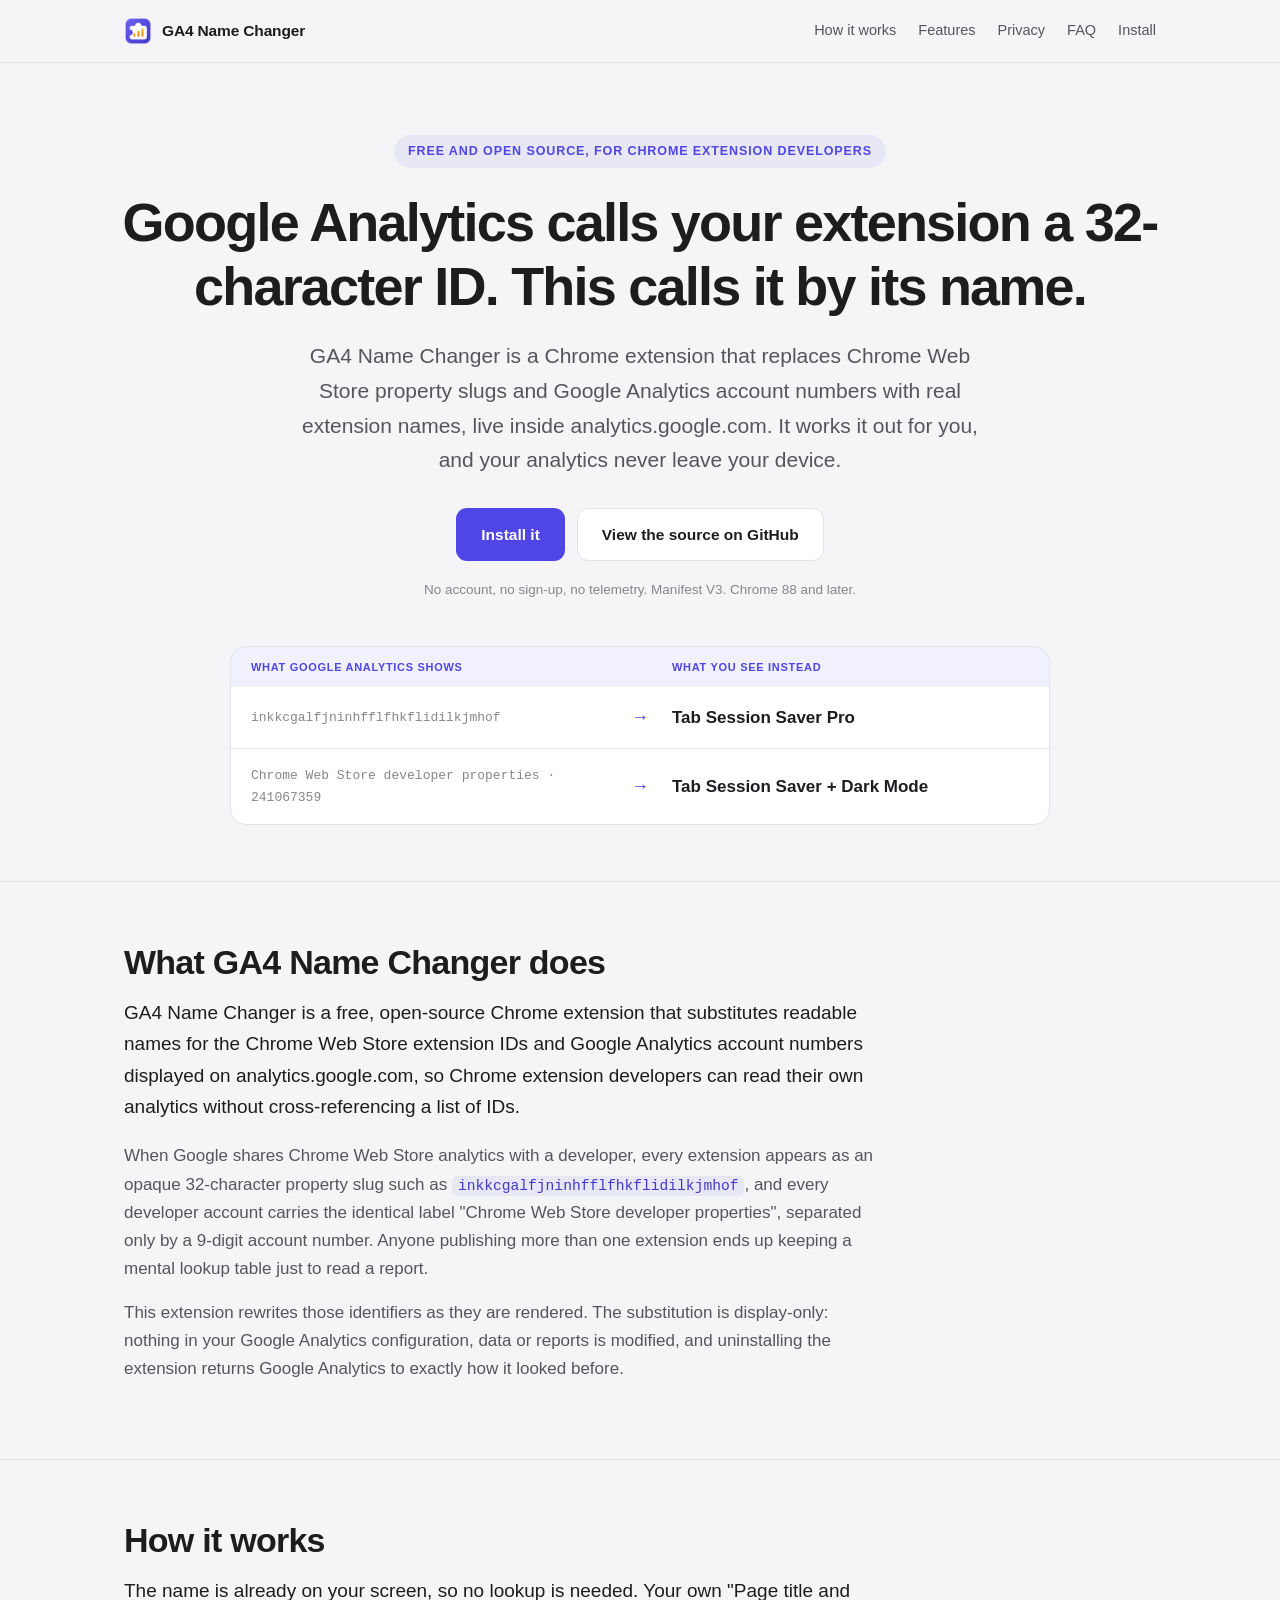
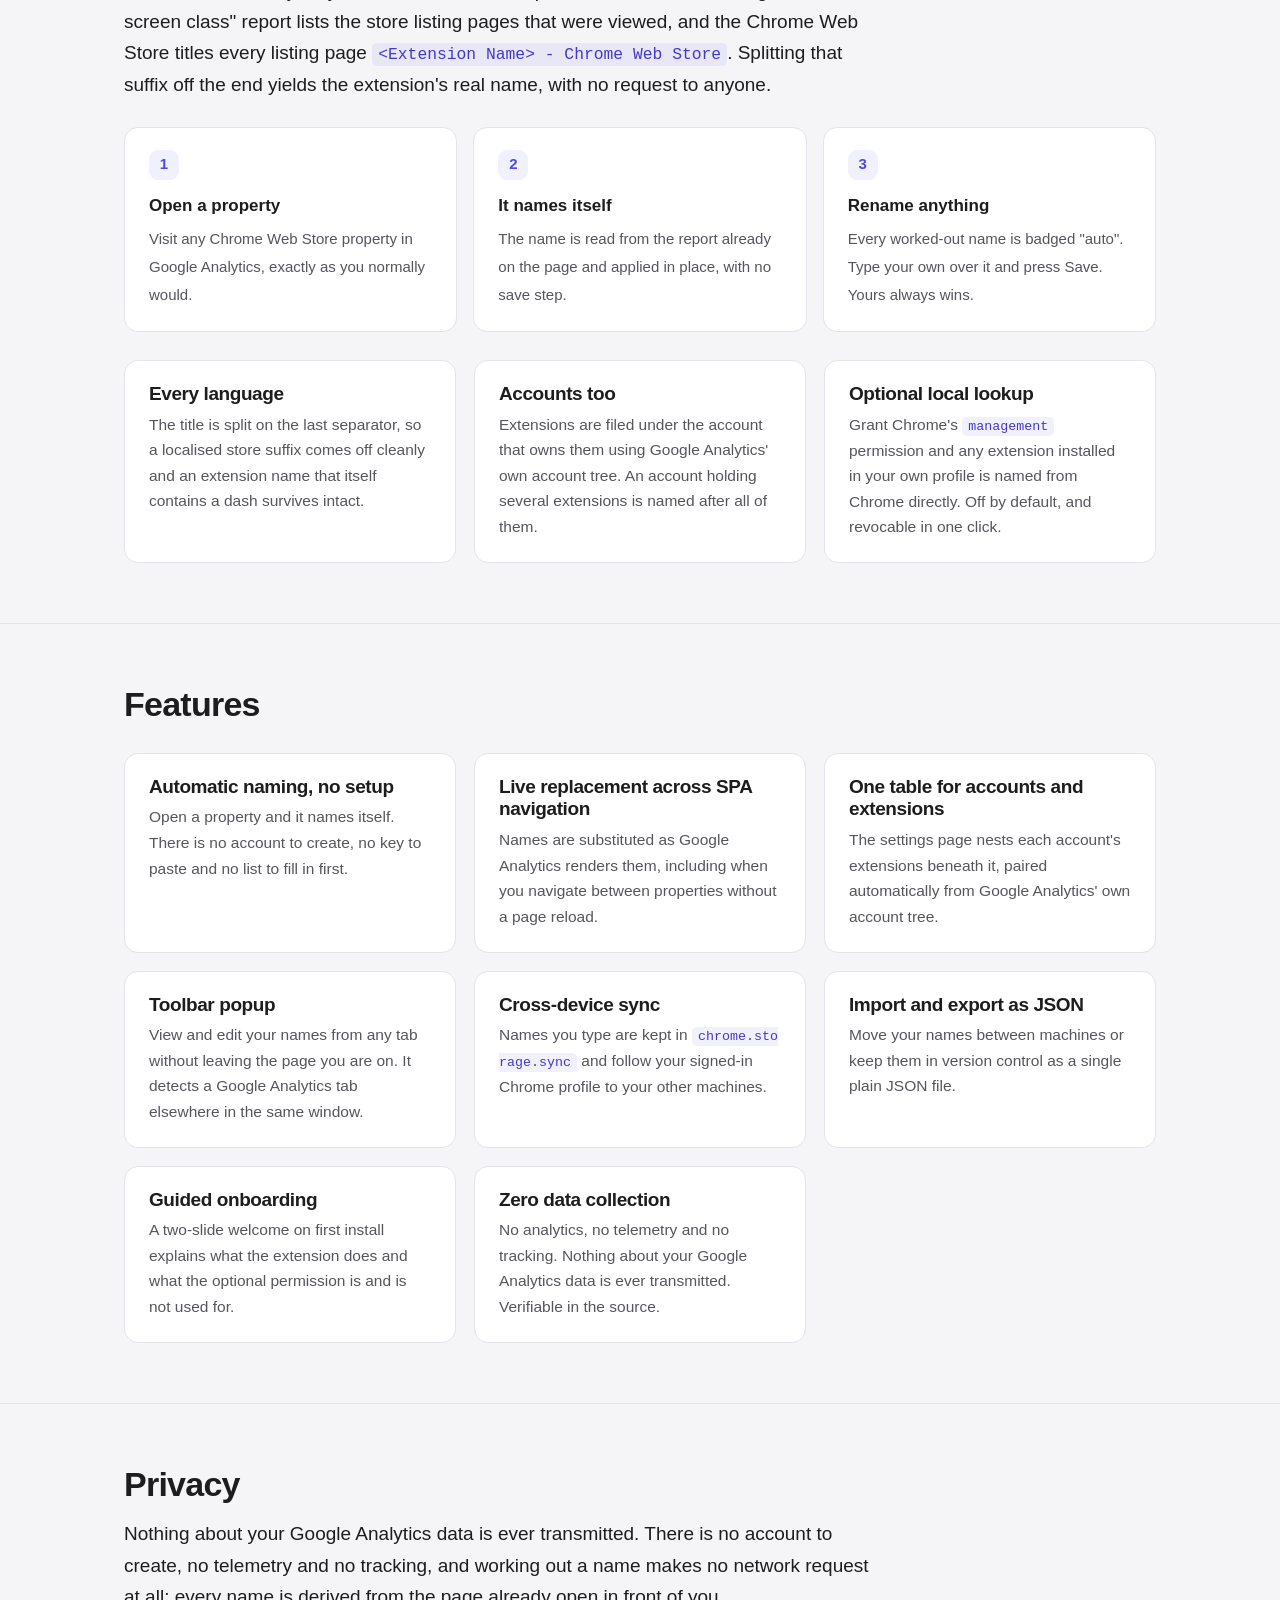
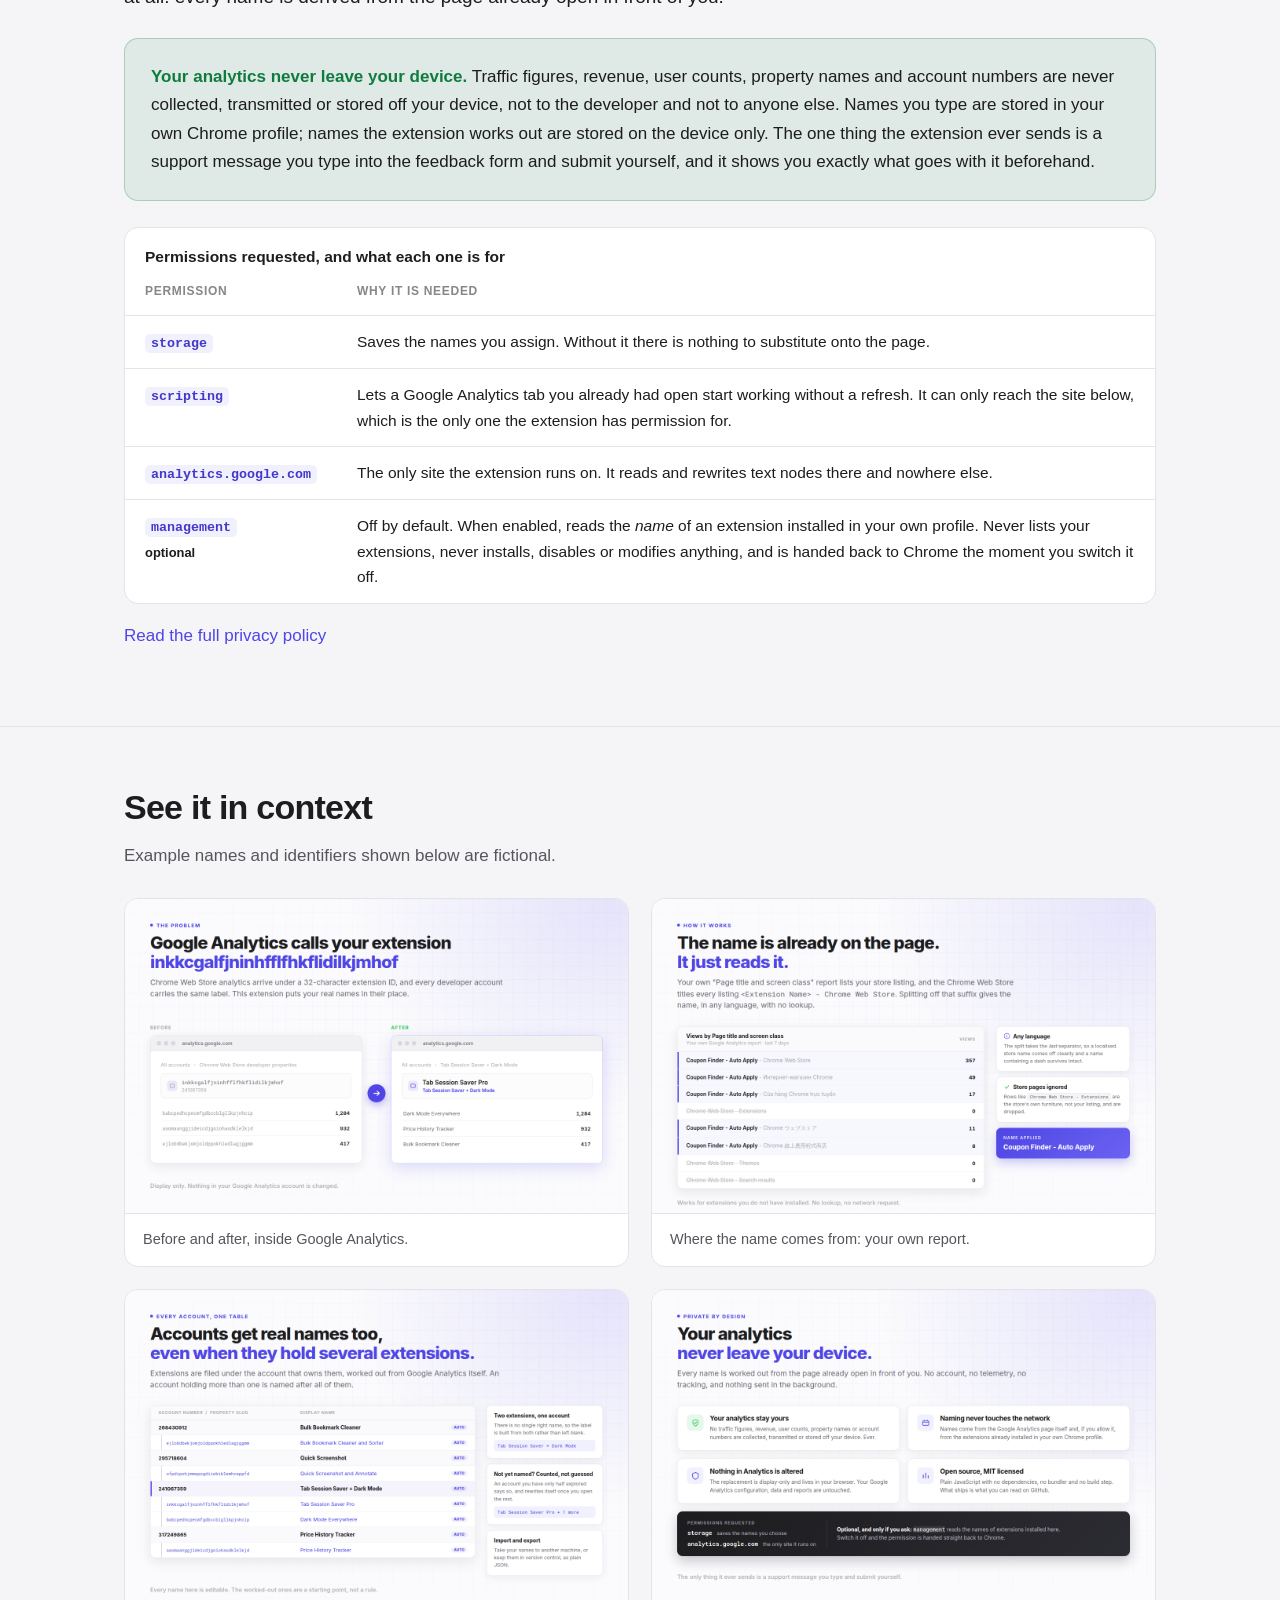
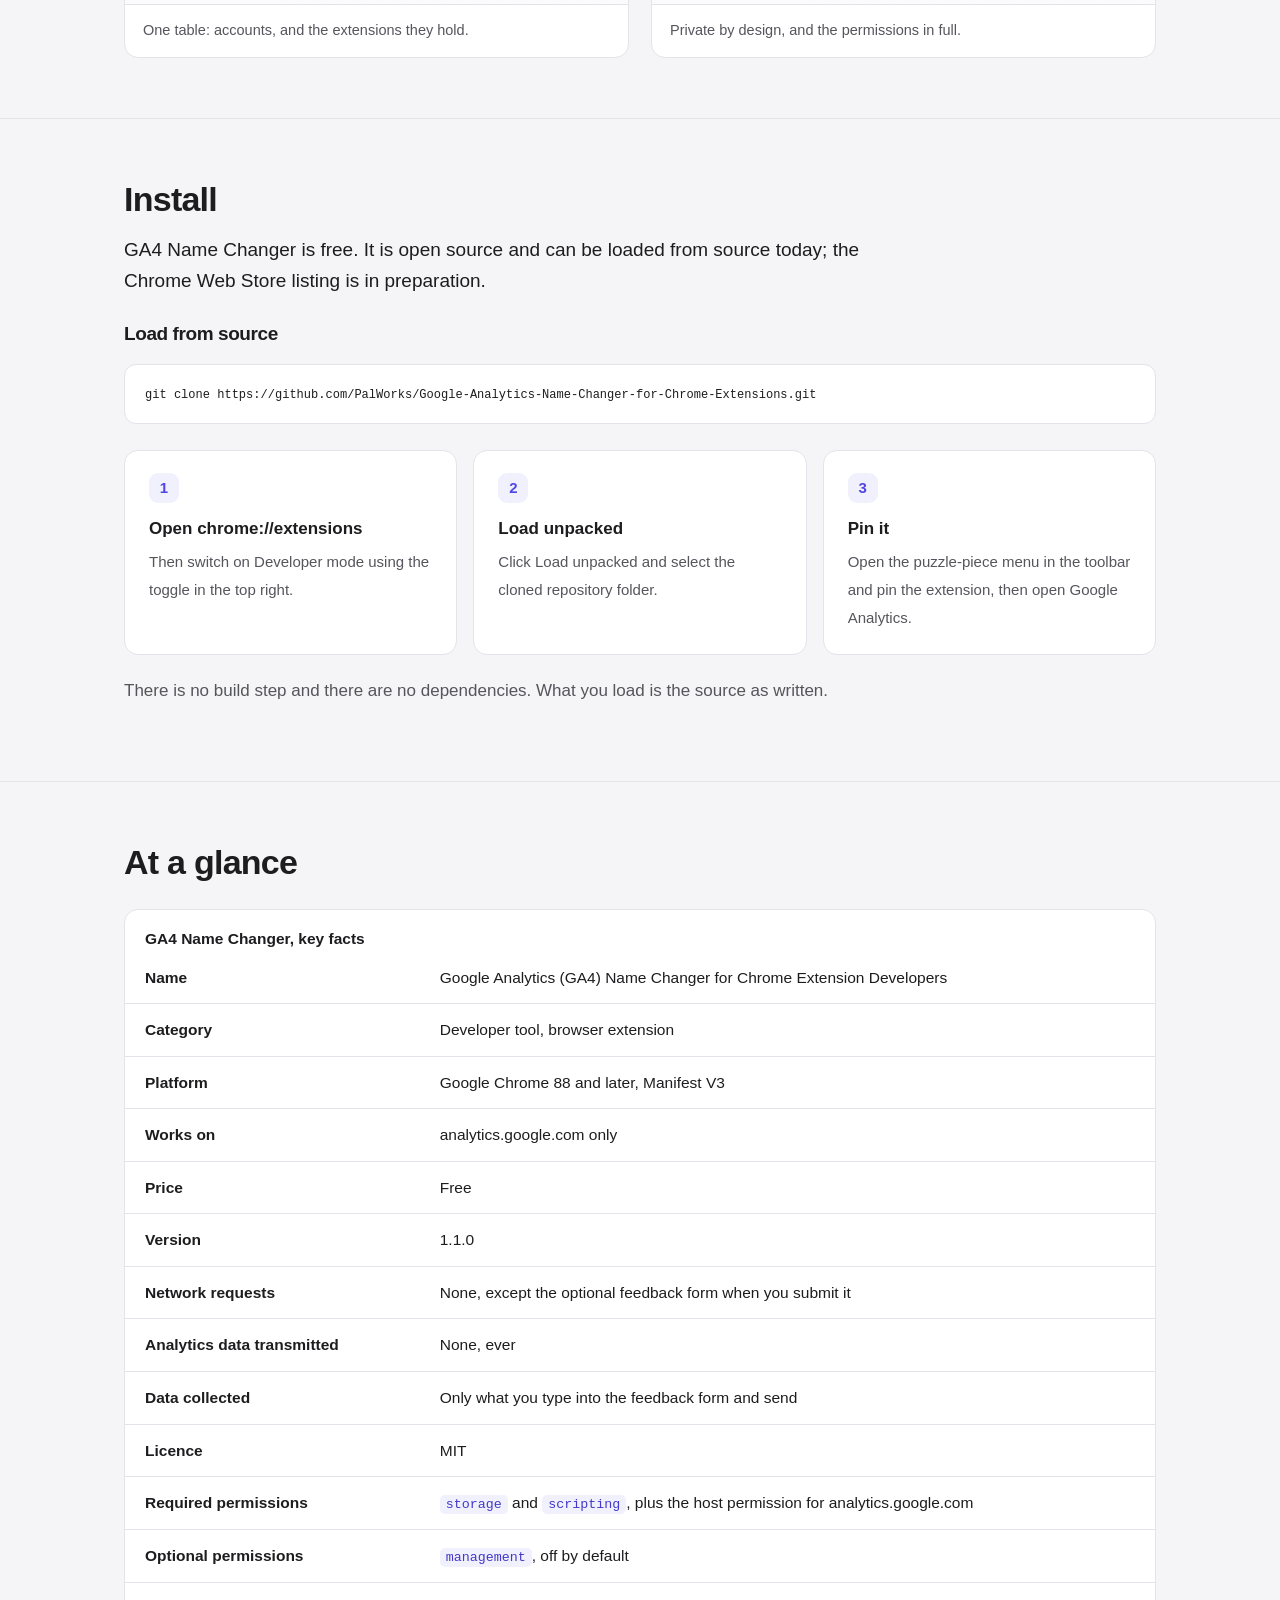
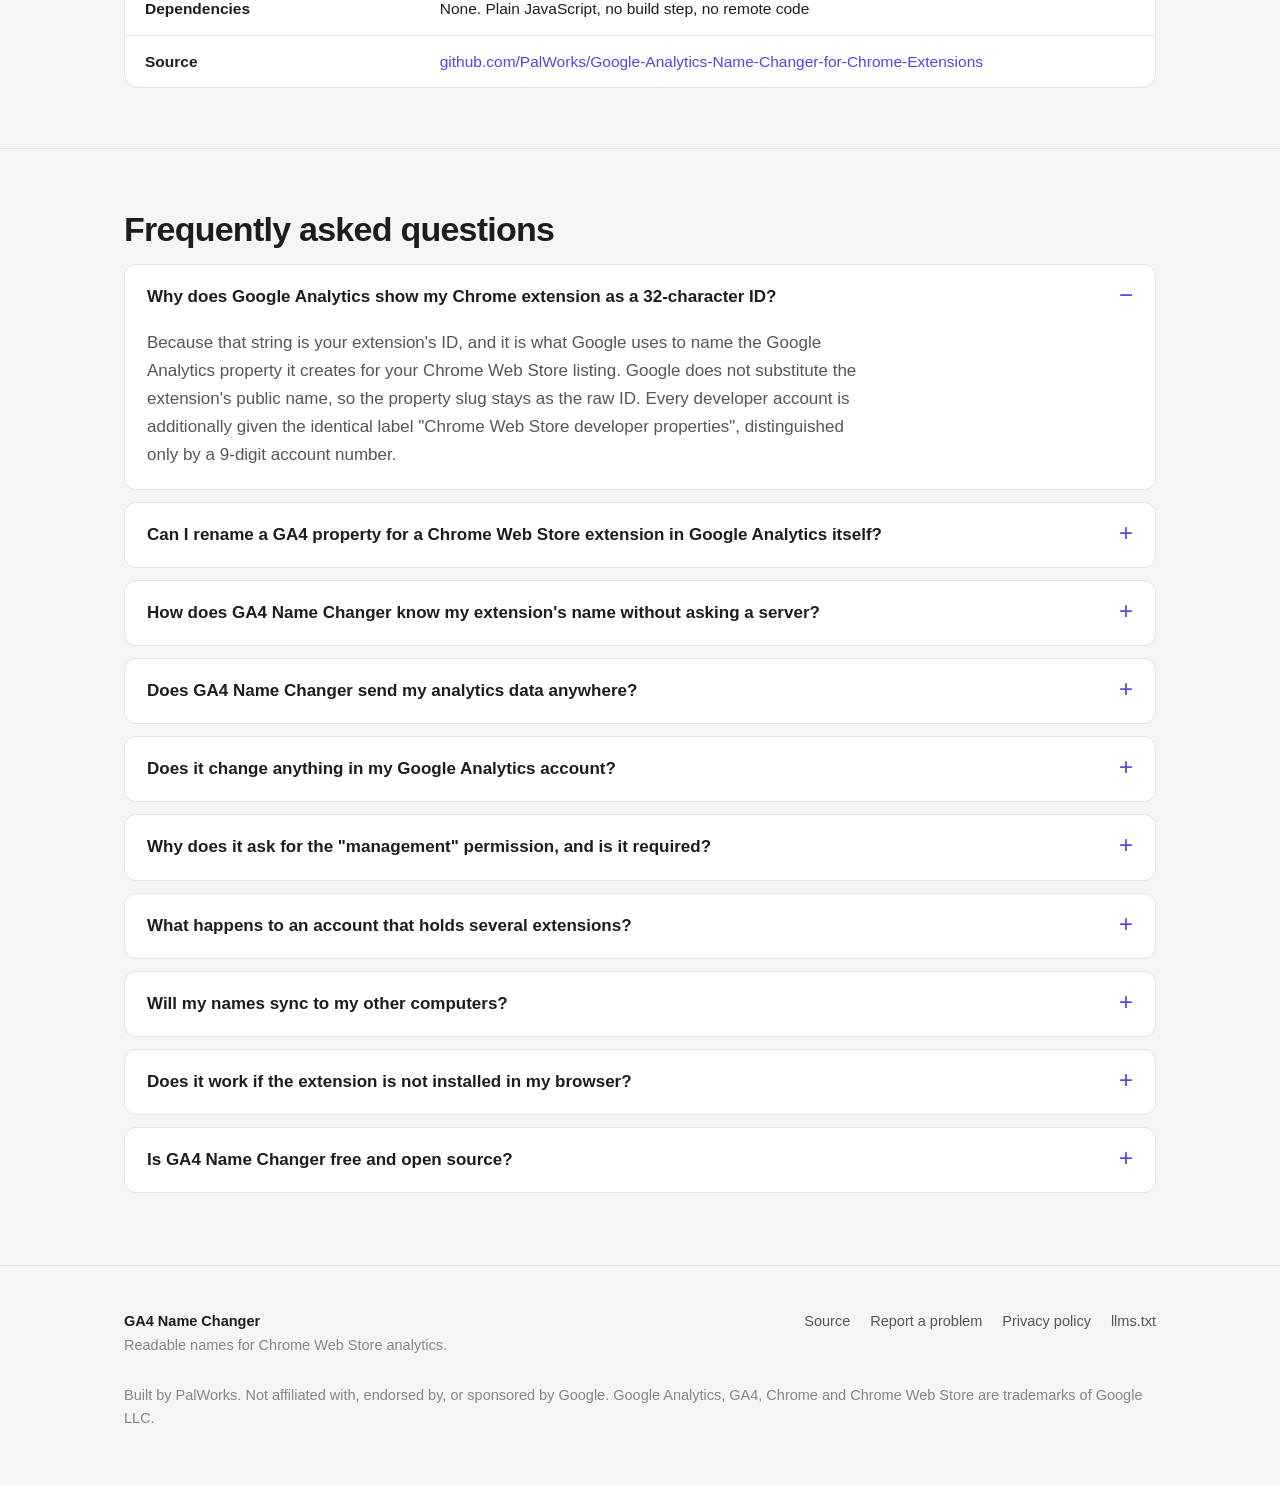
==== commit 37d4d202: "feat: adopt open GA4 tabs, redraw the icon, fix the feedback field borders ADOPT OPEN GA4 TABS (ADR-" ====
--- a/index.html
+++ b/index.html
@@ -309,6 +309,7 @@
         <thead><tr><th scope="col">Permission</th><th scope="col">Why it is needed</th></tr></thead>
         <tbody>
           <tr><td><code>storage</code></td><td>Saves the names you assign. Without it there is nothing to substitute onto the page.</td></tr>
+          <tr><td><code>scripting</code></td><td>Lets a Google Analytics tab you already had open start working without a refresh. It can only reach the site below, which is the only one the extension has permission for.</td></tr>
           <tr><td><code>analytics.google.com</code></td><td>The only site the extension runs on. It reads and rewrites text nodes there and nowhere else.</td></tr>
           <tr><td><code>management</code><br><small>optional</small></td><td>Off by default. When enabled, reads the <em>name</em> of an extension installed in your own profile. Never lists your extensions, never installs, disables or modifies anything, and is handed back to Chrome the moment you switch it off.</td></tr>
         </tbody>
@@ -381,7 +382,7 @@
           <tr><td>Analytics data transmitted</td><td>None, ever</td></tr>
           <tr><td>Data collected</td><td>Only what you type into the feedback form and send</td></tr>
           <tr><td>Licence</td><td>MIT</td></tr>
-          <tr><td>Required permissions</td><td><code>storage</code>, plus the host permission for analytics.google.com</td></tr>
+          <tr><td>Required permissions</td><td><code>storage</code> and <code>scripting</code>, plus the host permission for analytics.google.com</td></tr>
           <tr><td>Optional permissions</td><td><code>management</code>, off by default</td></tr>
           <tr><td>Dependencies</td><td>None. Plain JavaScript, no build step, no remote code</td></tr>
           <tr><td>Source</td><td><a href="https://github.com/PalWorks/Google-Analytics-Name-Changer-for-Chrome-Extensions">github.com/PalWorks/Google-Analytics-Name-Changer-for-Chrome-Extensions</a></td></tr>
@@ -528,7 +529,7 @@
       "publisher": { "@id": "https://palworks.github.io/Google-Analytics-Name-Changer-for-Chrome-Extensions/#publisher" },
       "privacyPolicy": "https://palworks.github.io/Google-Analytics-Name-Changer-for-Chrome-Extensions/privacy.html",
       "license": "https://opensource.org/licenses/MIT",
-      "permissions": "storage; host access to analytics.google.com; management (optional, off by default)",
+      "permissions": "storage; scripting (bounded by the host permission); host access to analytics.google.com; management (optional, off by default)",
       "featureList": [
         "Replaces 32-character Chrome Web Store property slugs with extension names inside Google Analytics",
         "Replaces 9-digit Google Analytics account numbers with names derived from the extensions the account holds",
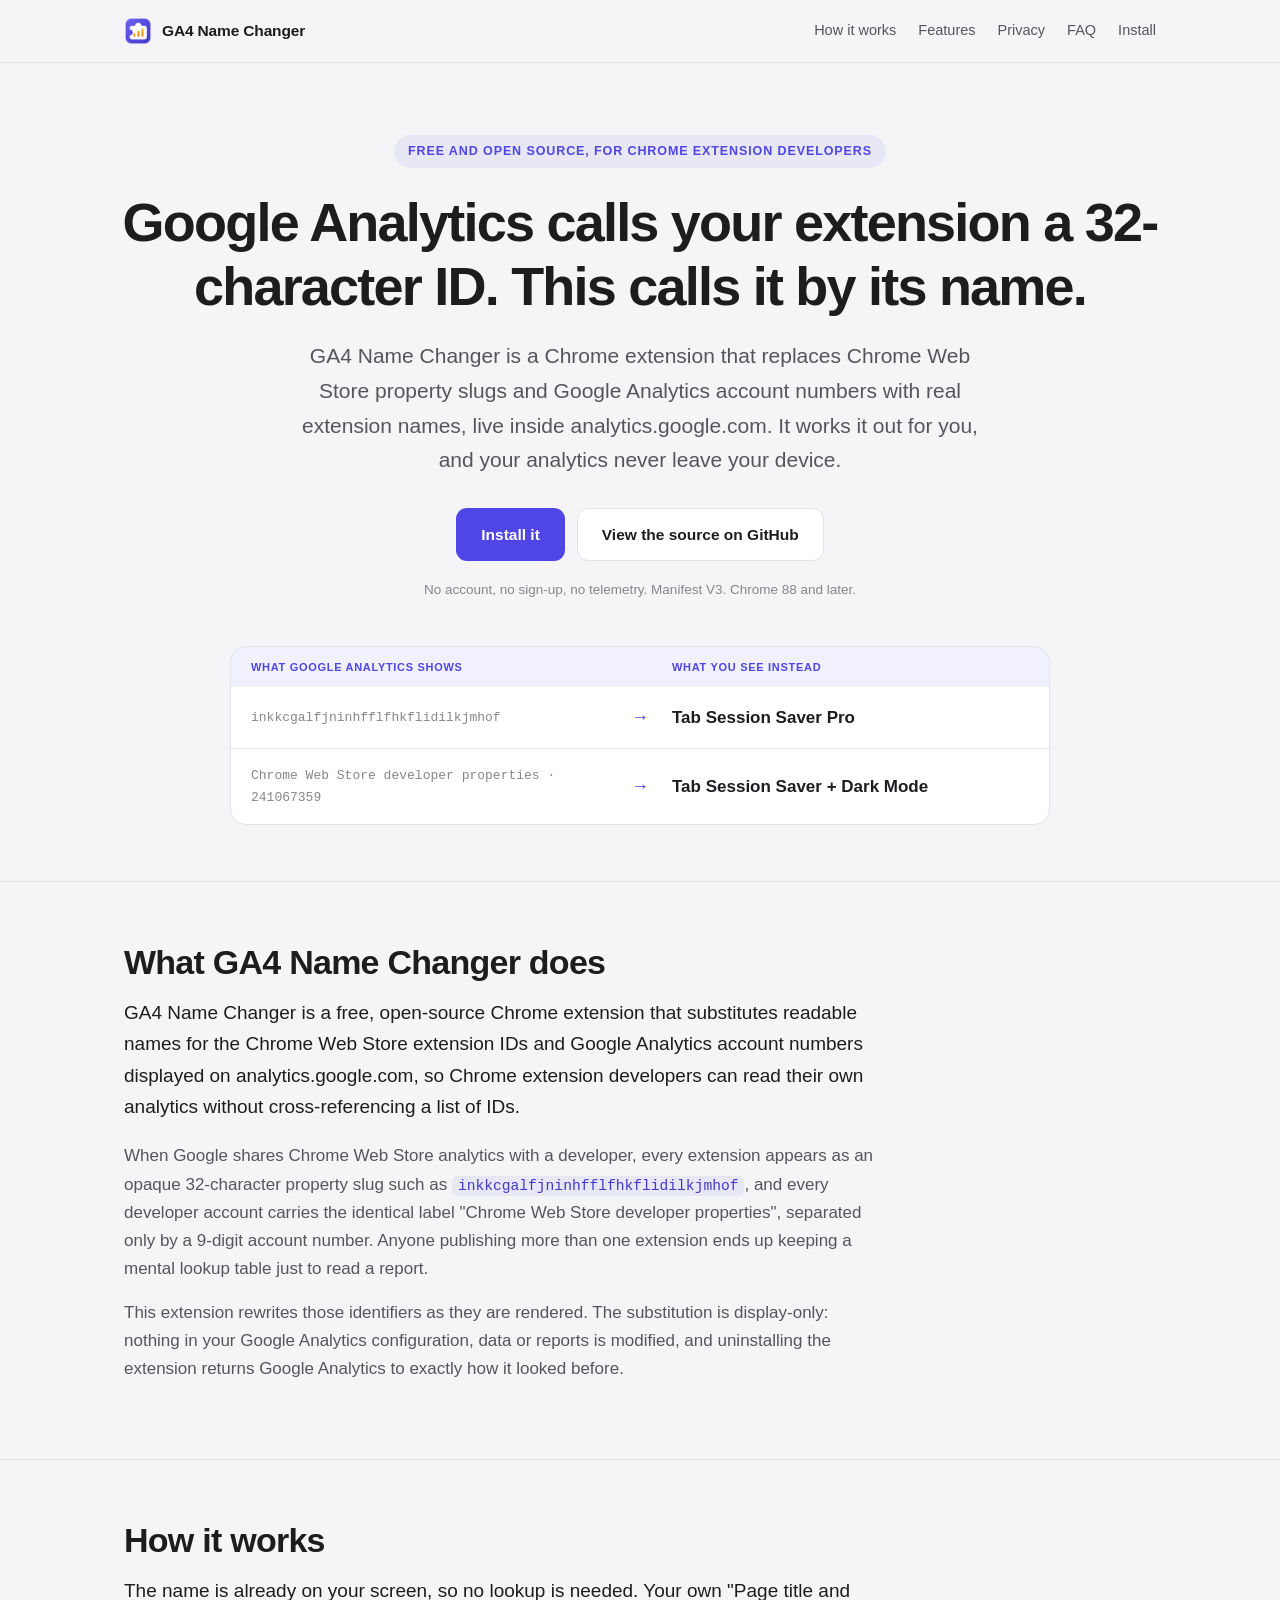
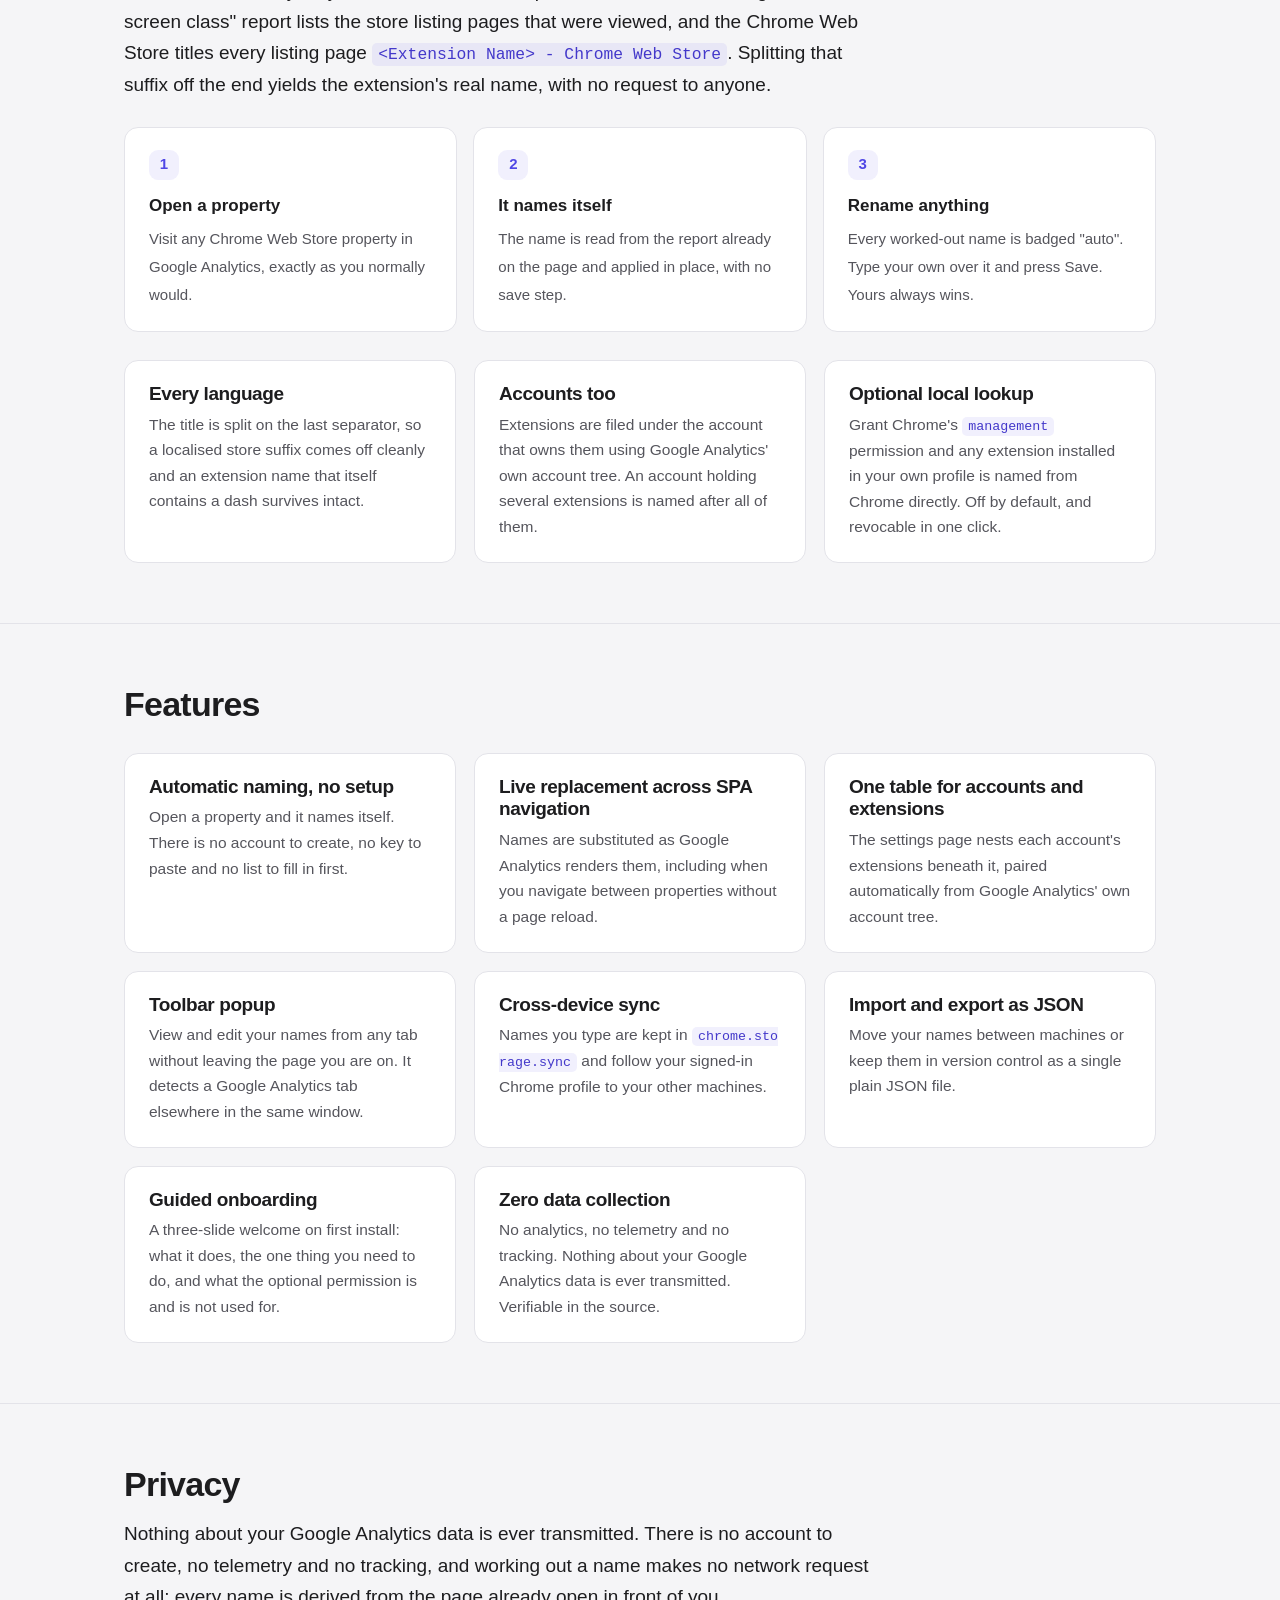
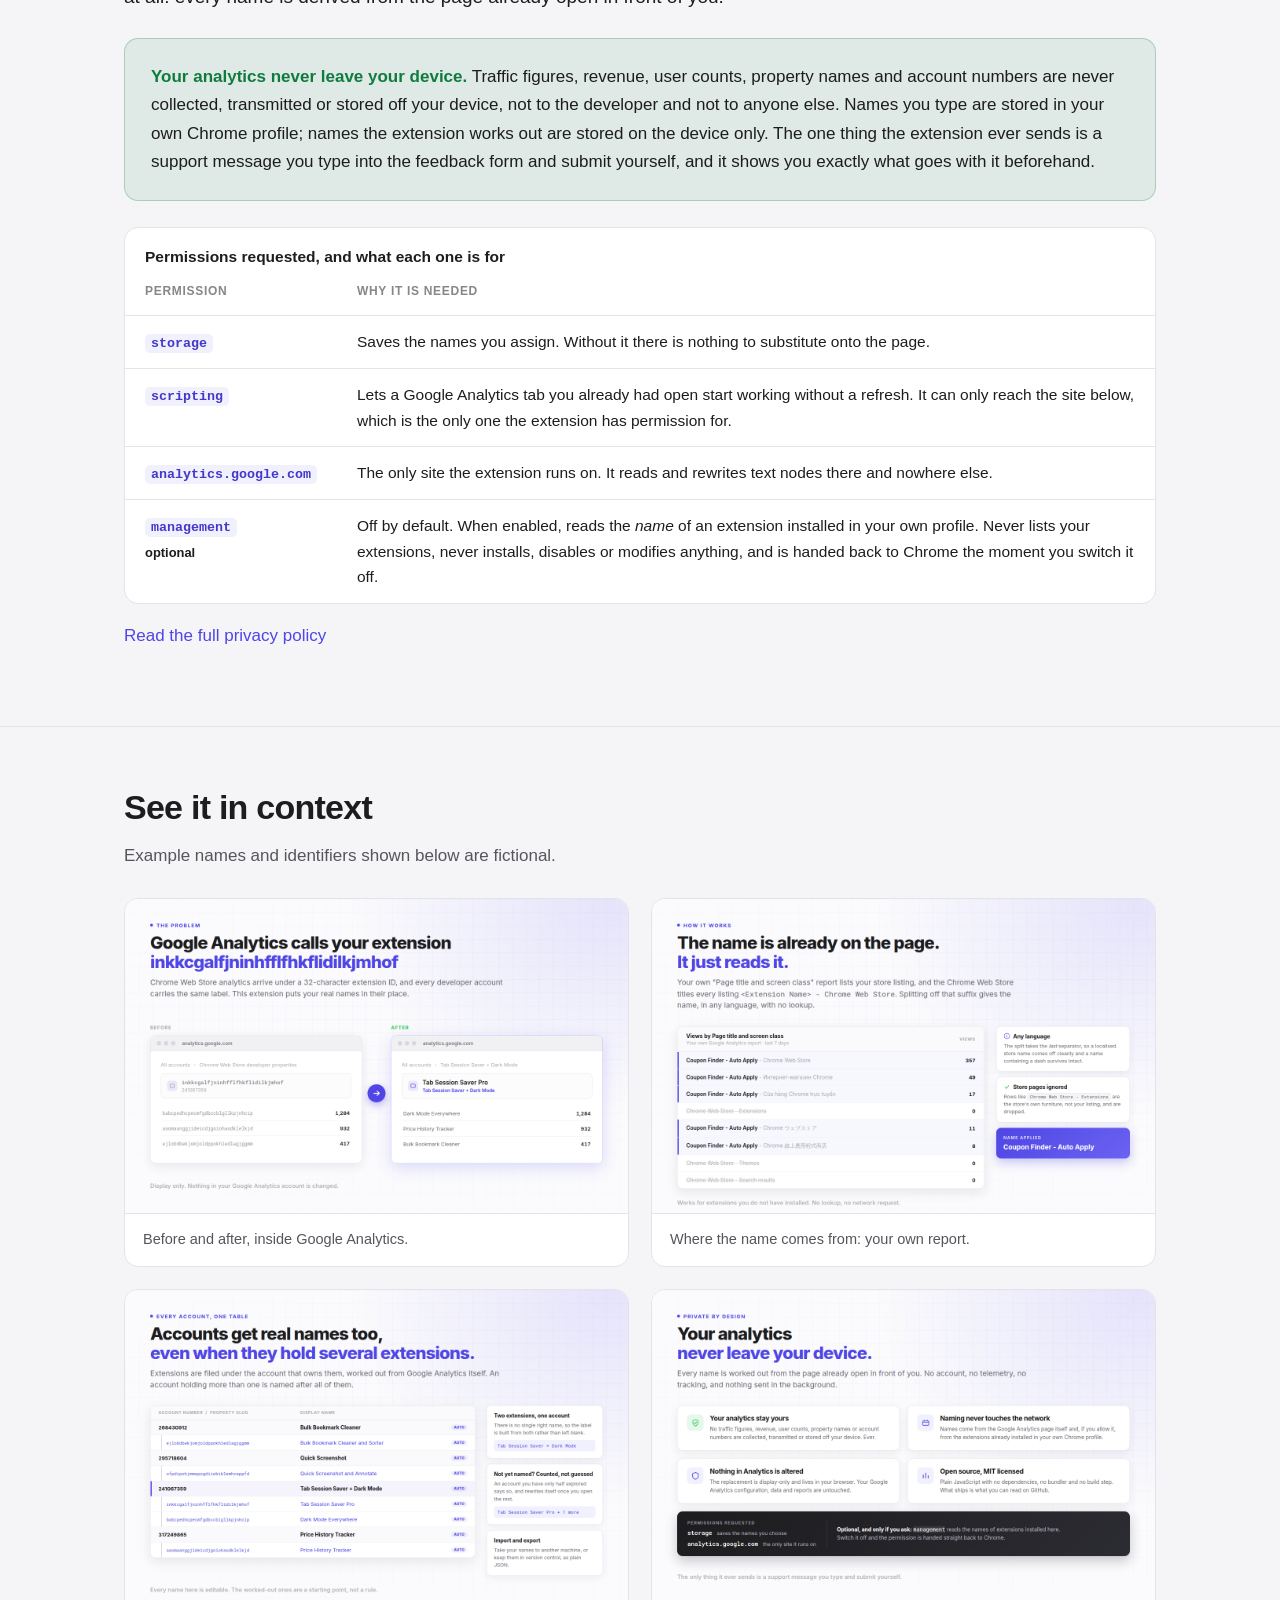
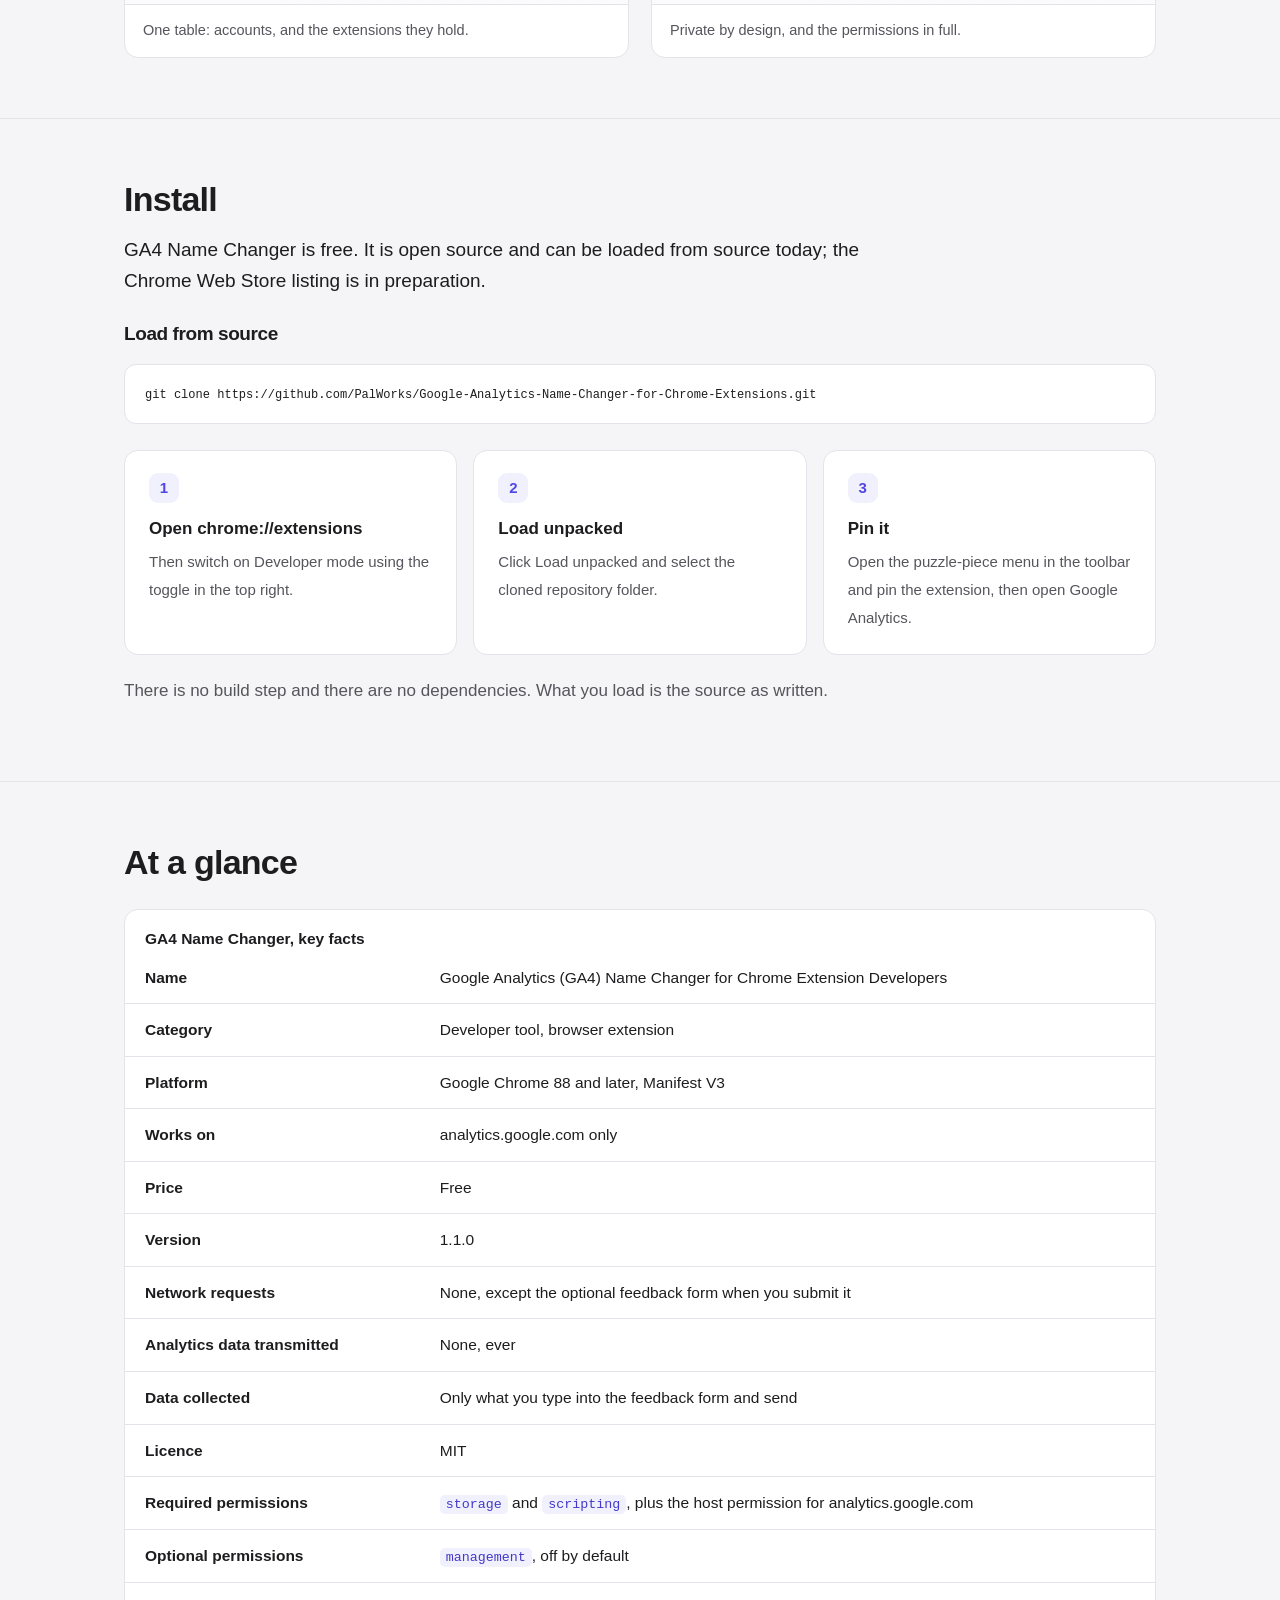
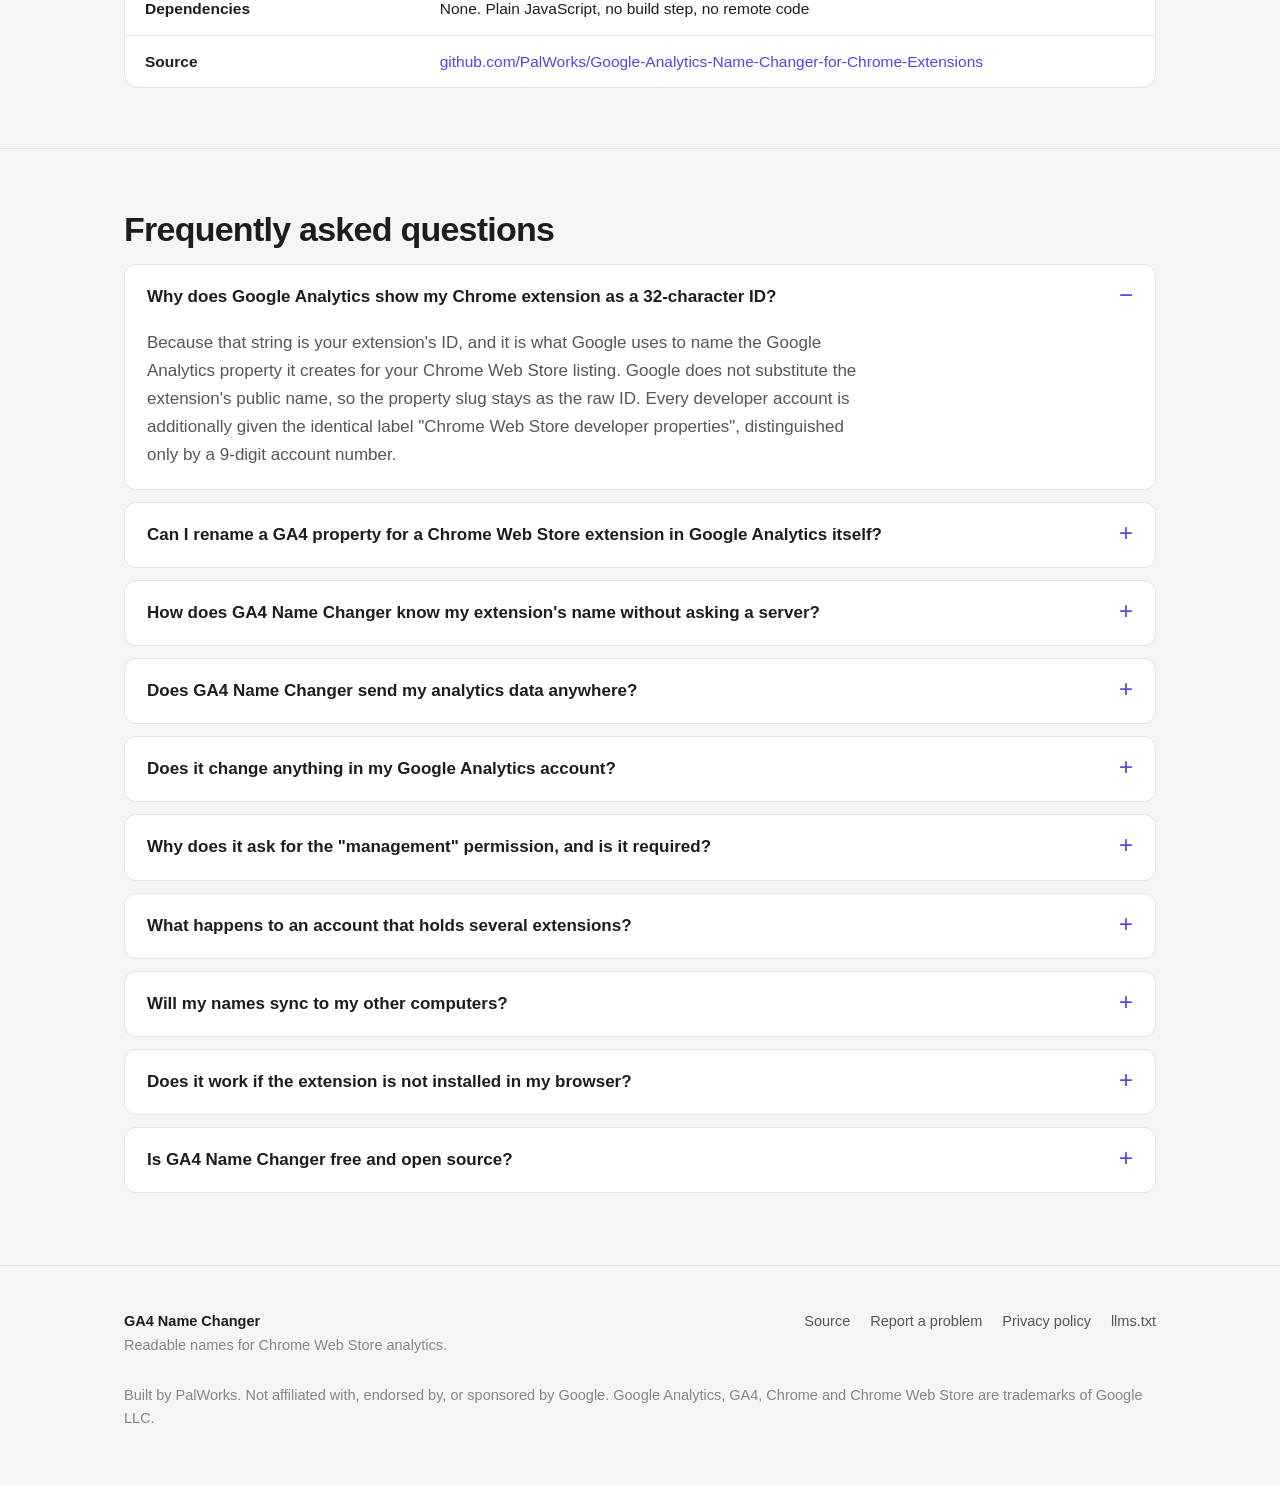
==== commit 9180fc66: "feat: onboarding slide for the one manual step, branded feedback sender, audit sweep ONBOARDING SLID" ====
--- a/index.html
+++ b/index.html
@@ -278,7 +278,7 @@
       <div class="card"><h3>Toolbar popup</h3><p>View and edit your names from any tab without leaving the page you are on. It detects a Google Analytics tab elsewhere in the same window.</p></div>
       <div class="card"><h3>Cross-device sync</h3><p>Names you type are kept in <code>chrome.storage.sync</code> and follow your signed-in Chrome profile to your other machines.</p></div>
       <div class="card"><h3>Import and export as JSON</h3><p>Move your names between machines or keep them in version control as a single plain JSON file.</p></div>
-      <div class="card"><h3>Guided onboarding</h3><p>A two-slide welcome on first install explains what the extension does and what the optional permission is and is not used for.</p></div>
+      <div class="card"><h3>Guided onboarding</h3><p>A three-slide welcome on first install: what it does, the one thing you need to do, and what the optional permission is and is not used for.</p></div>
       <div class="card"><h3>Zero data collection</h3><p>No analytics, no telemetry and no tracking. Nothing about your Google Analytics data is ever transmitted. Verifiable in the source.</p></div>
     </div>
   </div>
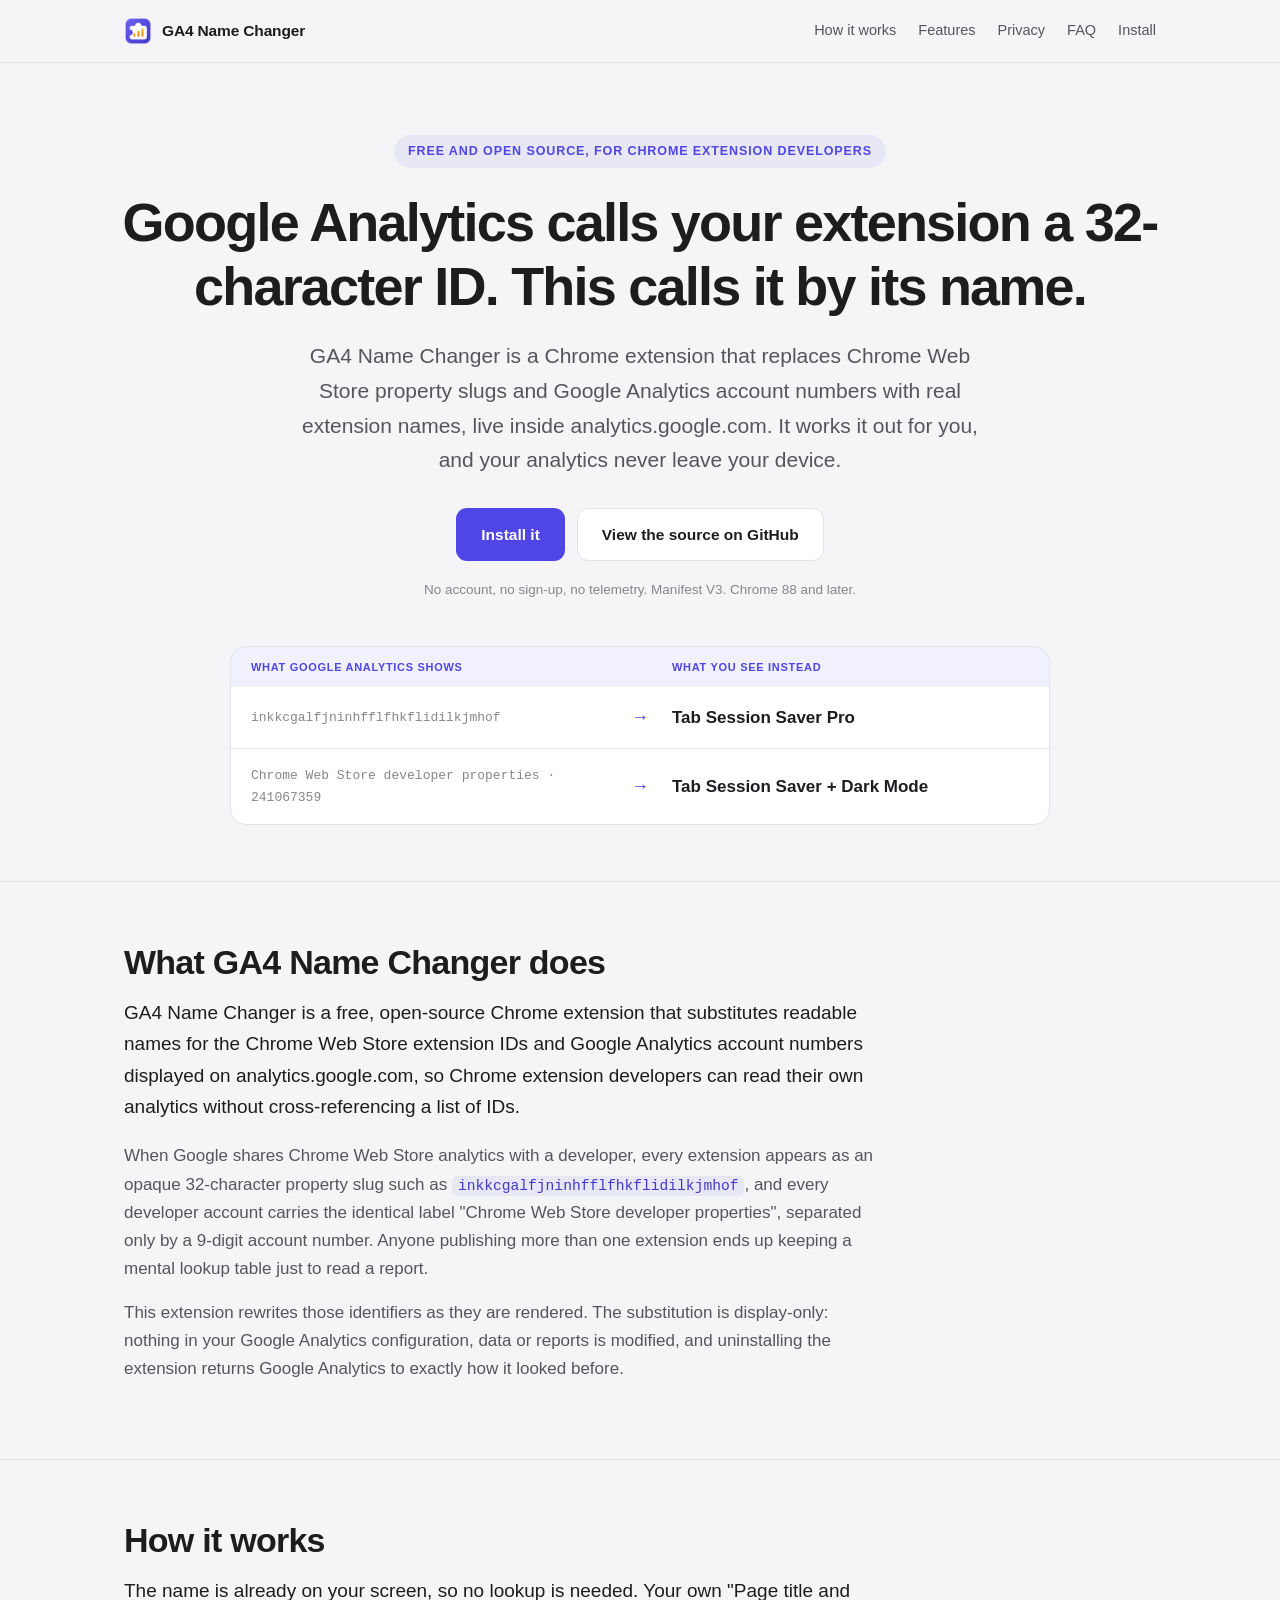
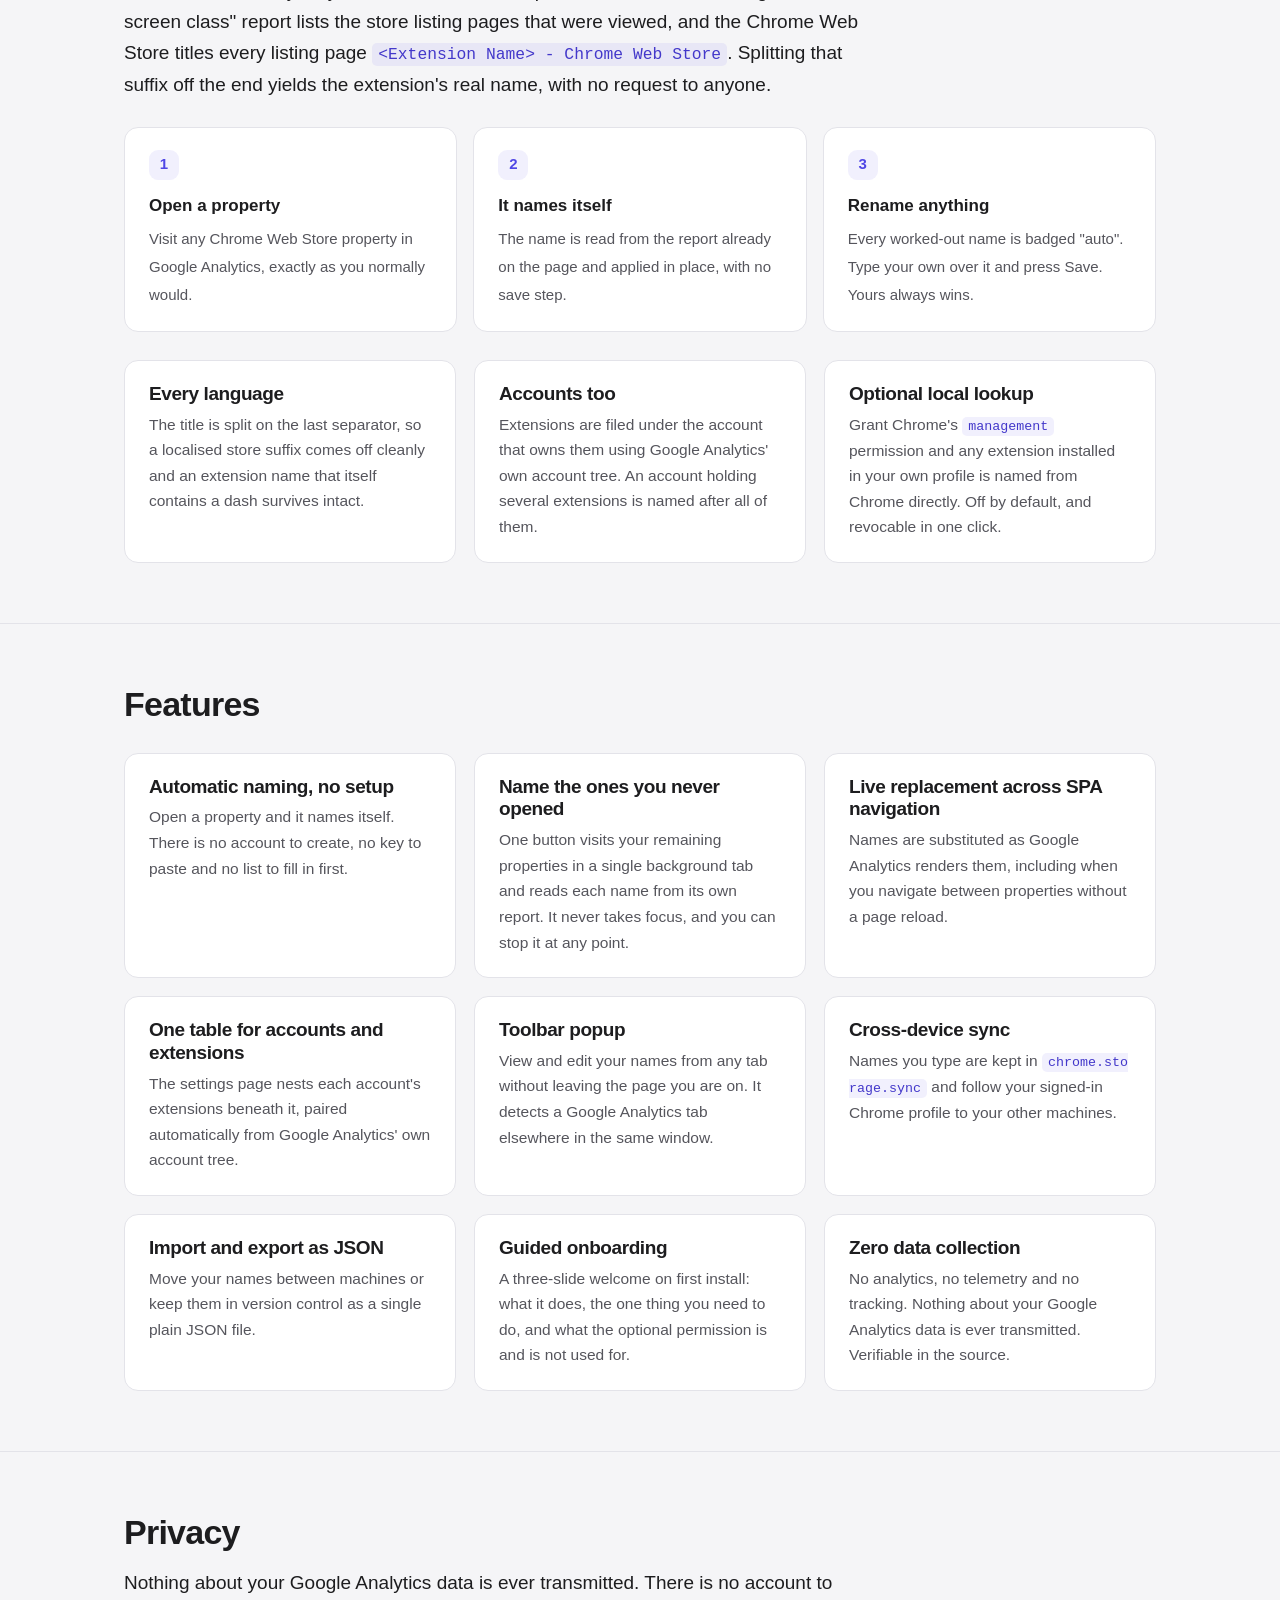
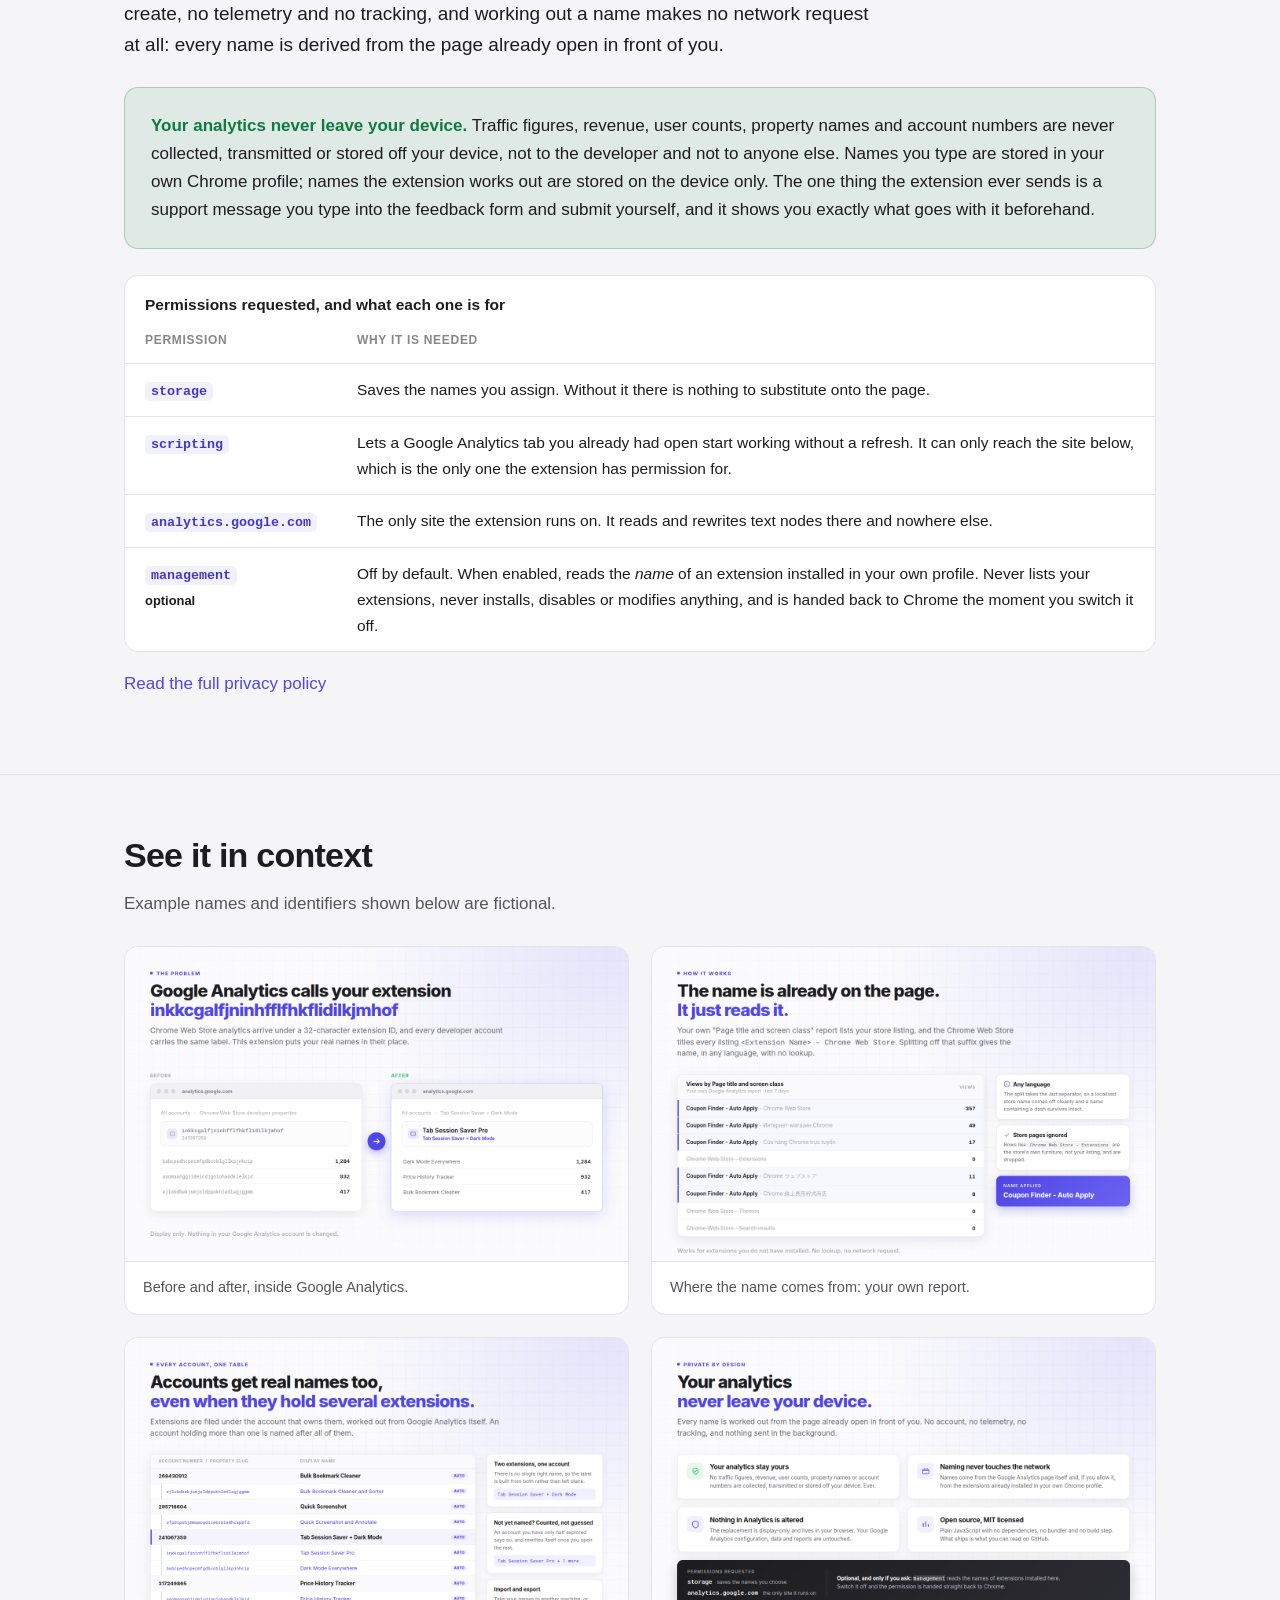
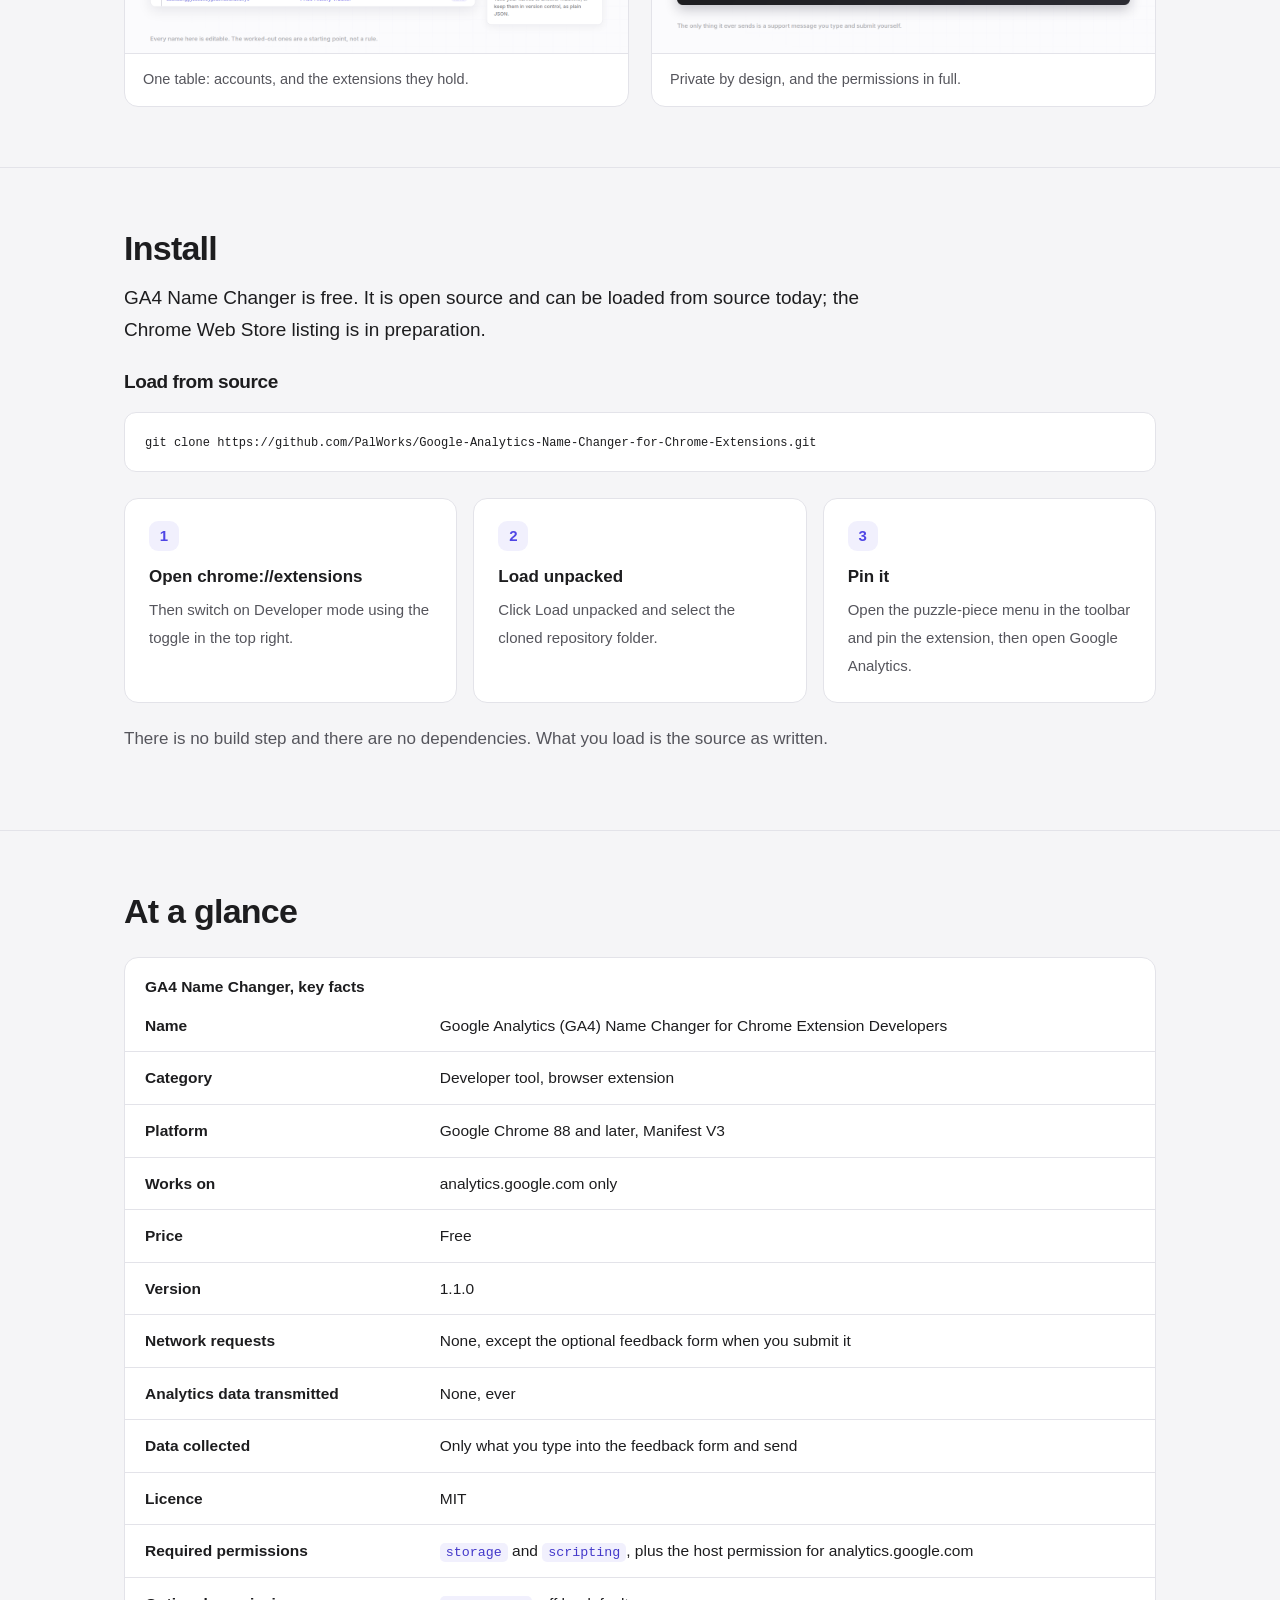
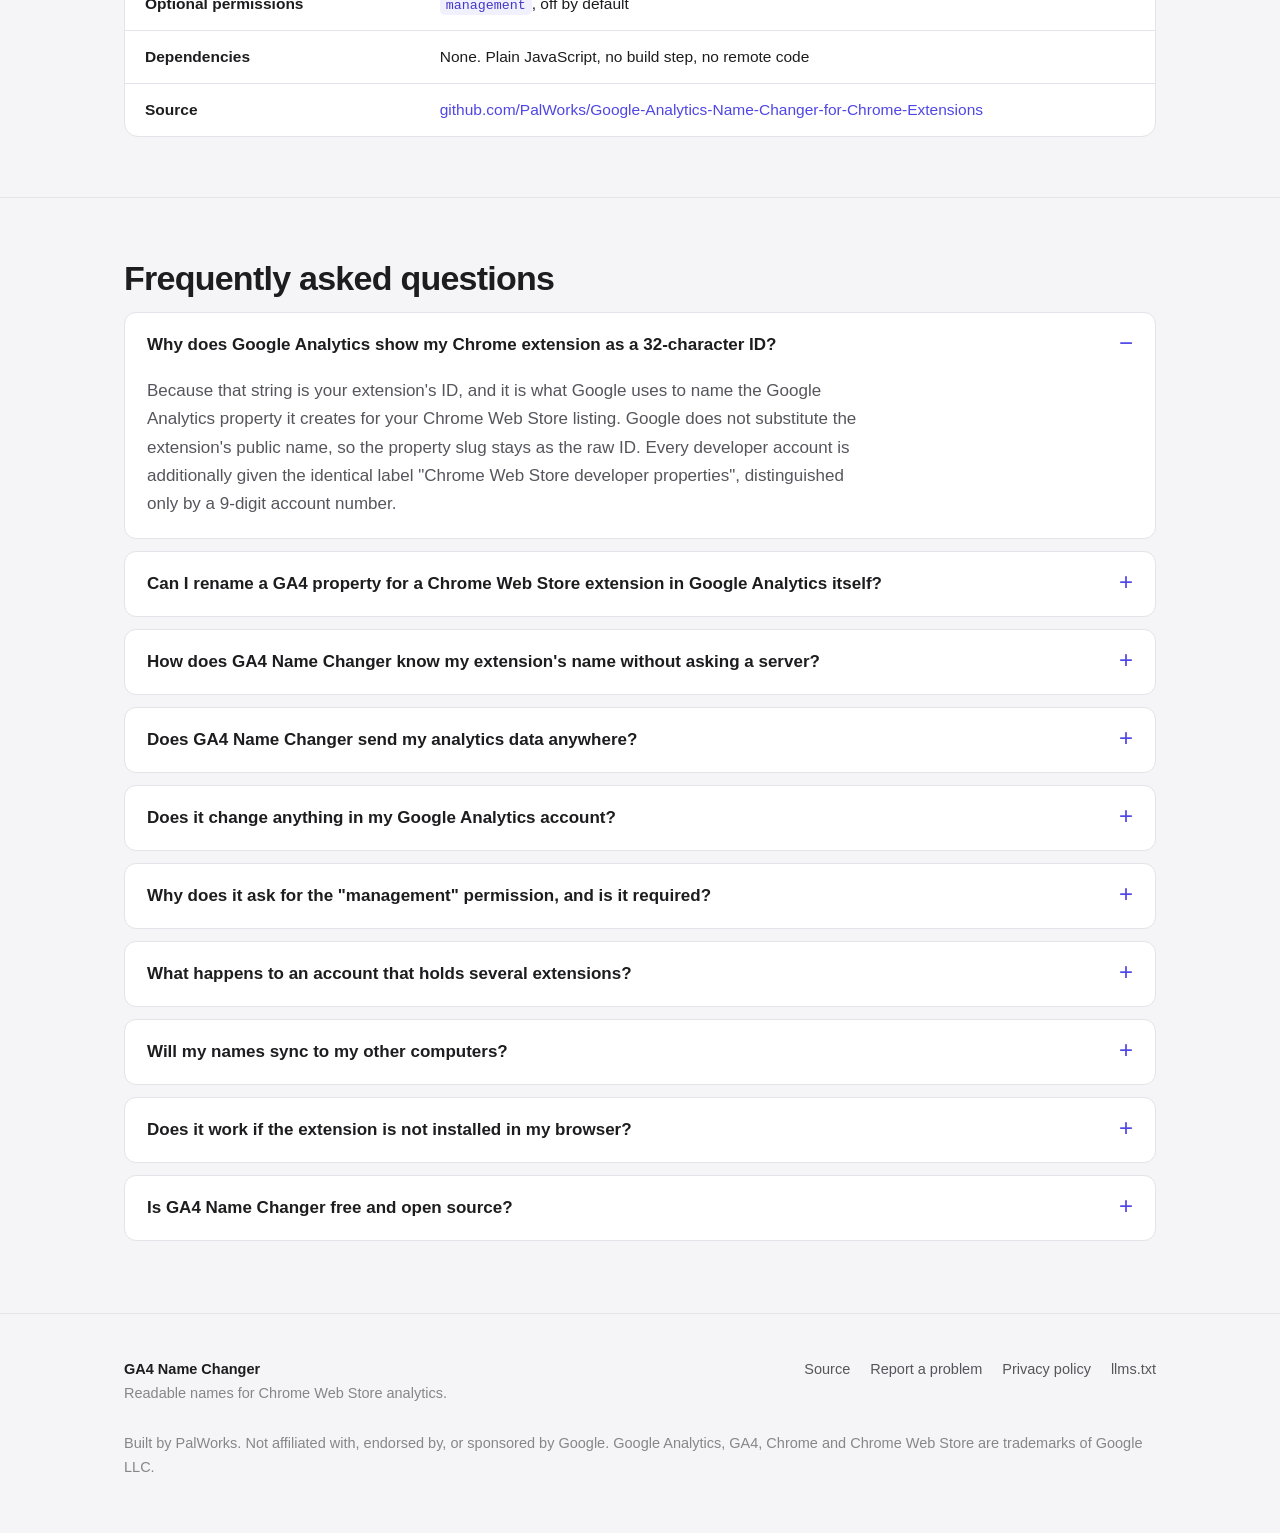
==== commit f3ae7a21: "feat: name the properties the user has never opened, in a background tab Closes the last naming gap." ====
--- a/index.html
+++ b/index.html
@@ -273,6 +273,7 @@
     <h2>Features</h2>
     <div class="grid g2">
       <div class="card"><h3>Automatic naming, no setup</h3><p>Open a property and it names itself. There is no account to create, no key to paste and no list to fill in first.</p></div>
+      <div class="card"><h3>Name the ones you never opened</h3><p>One button visits your remaining properties in a single background tab and reads each name from its own report. It never takes focus, and you can stop it at any point.</p></div>
       <div class="card"><h3>Live replacement across SPA navigation</h3><p>Names are substituted as Google Analytics renders them, including when you navigate between properties without a page reload.</p></div>
       <div class="card"><h3>One table for accounts and extensions</h3><p>The settings page nests each account's extensions beneath it, paired automatically from Google Analytics' own account tree.</p></div>
       <div class="card"><h3>Toolbar popup</h3><p>View and edit your names from any tab without leaving the page you are on. It detects a Google Analytics tab elsewhere in the same window.</p></div>
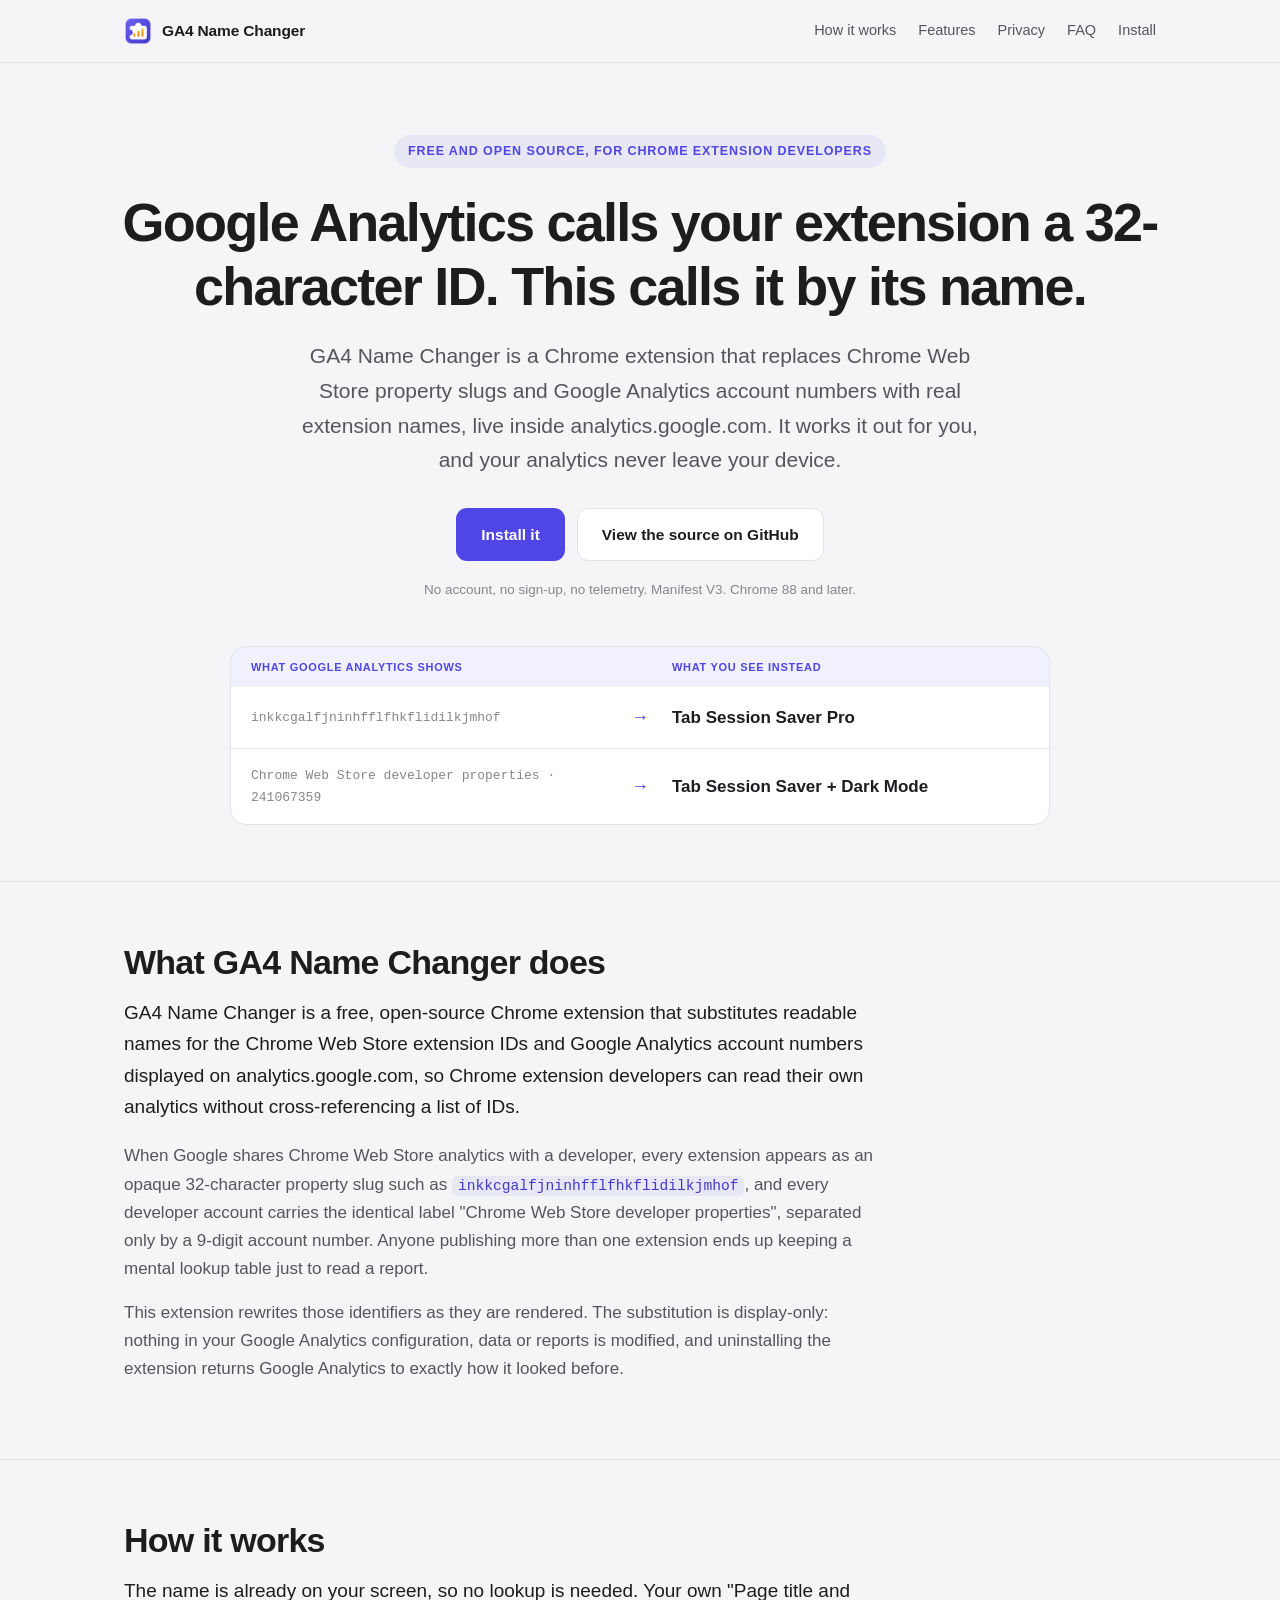
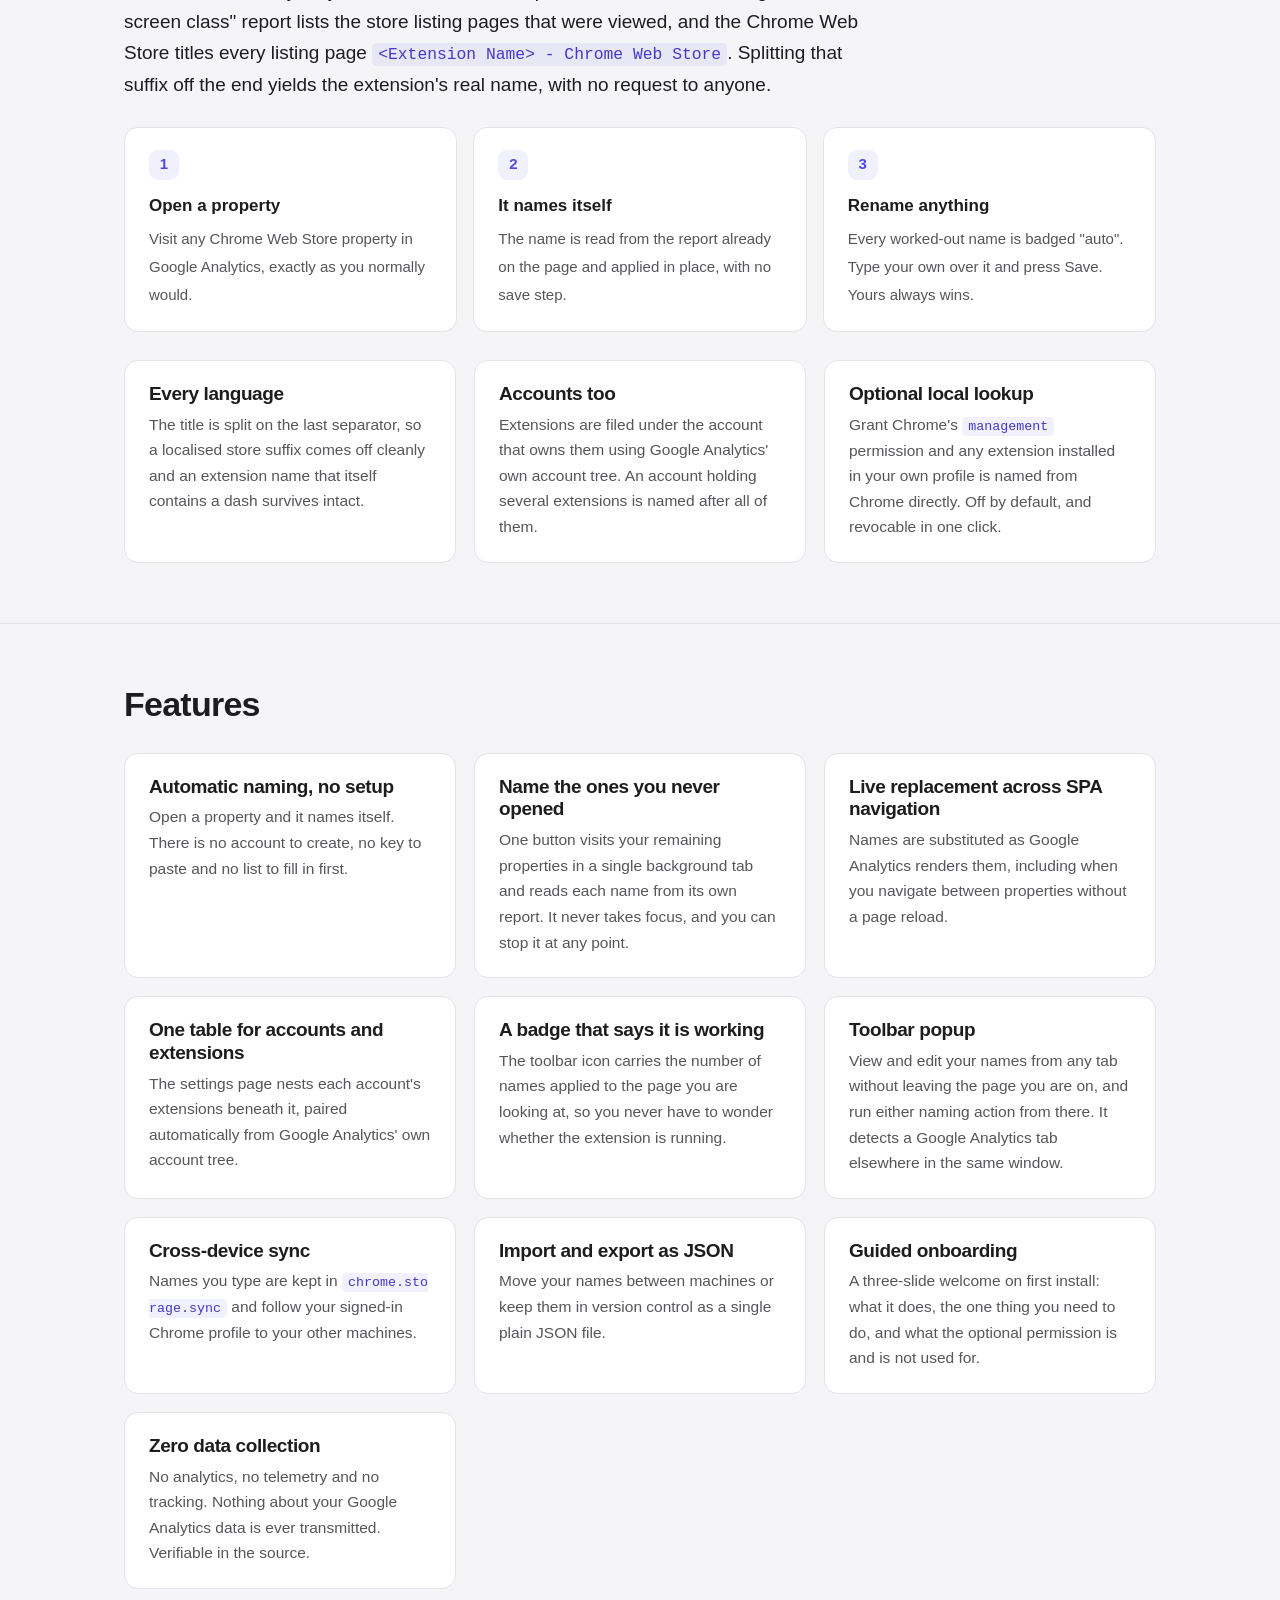
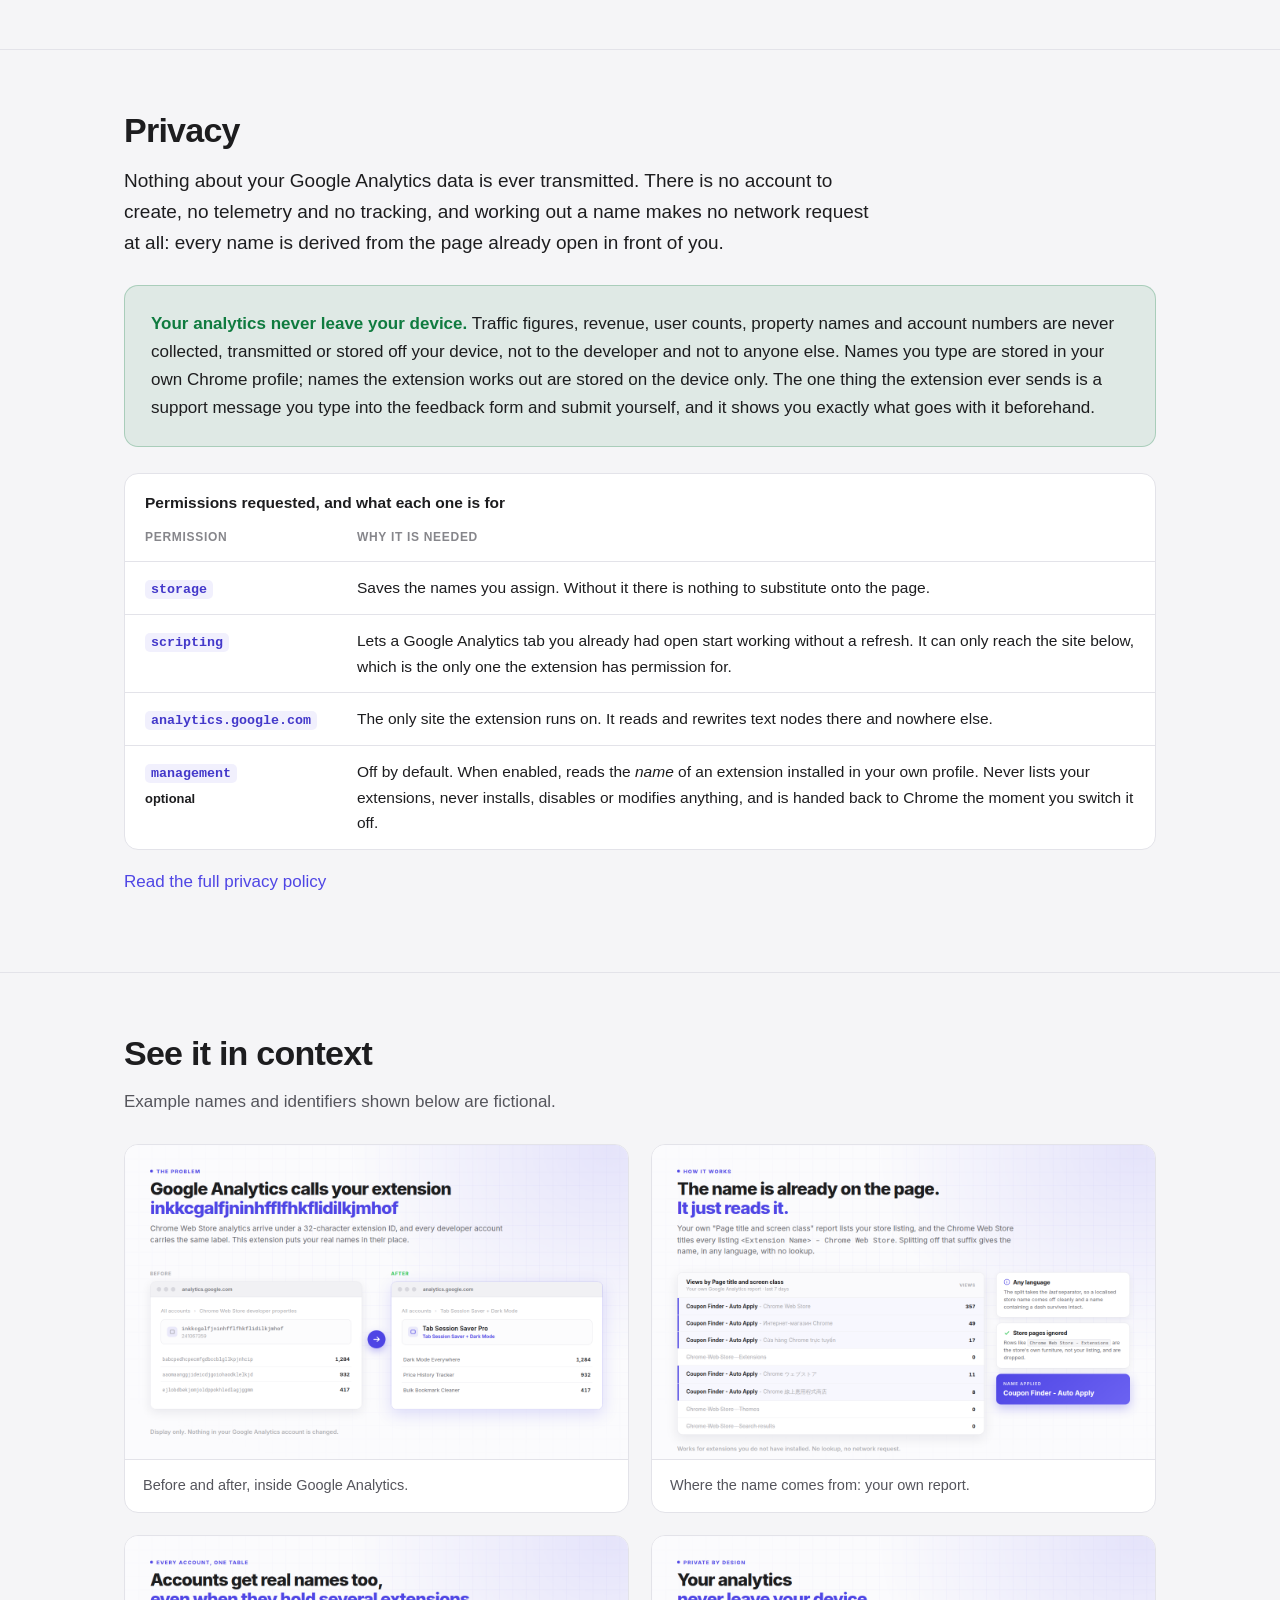
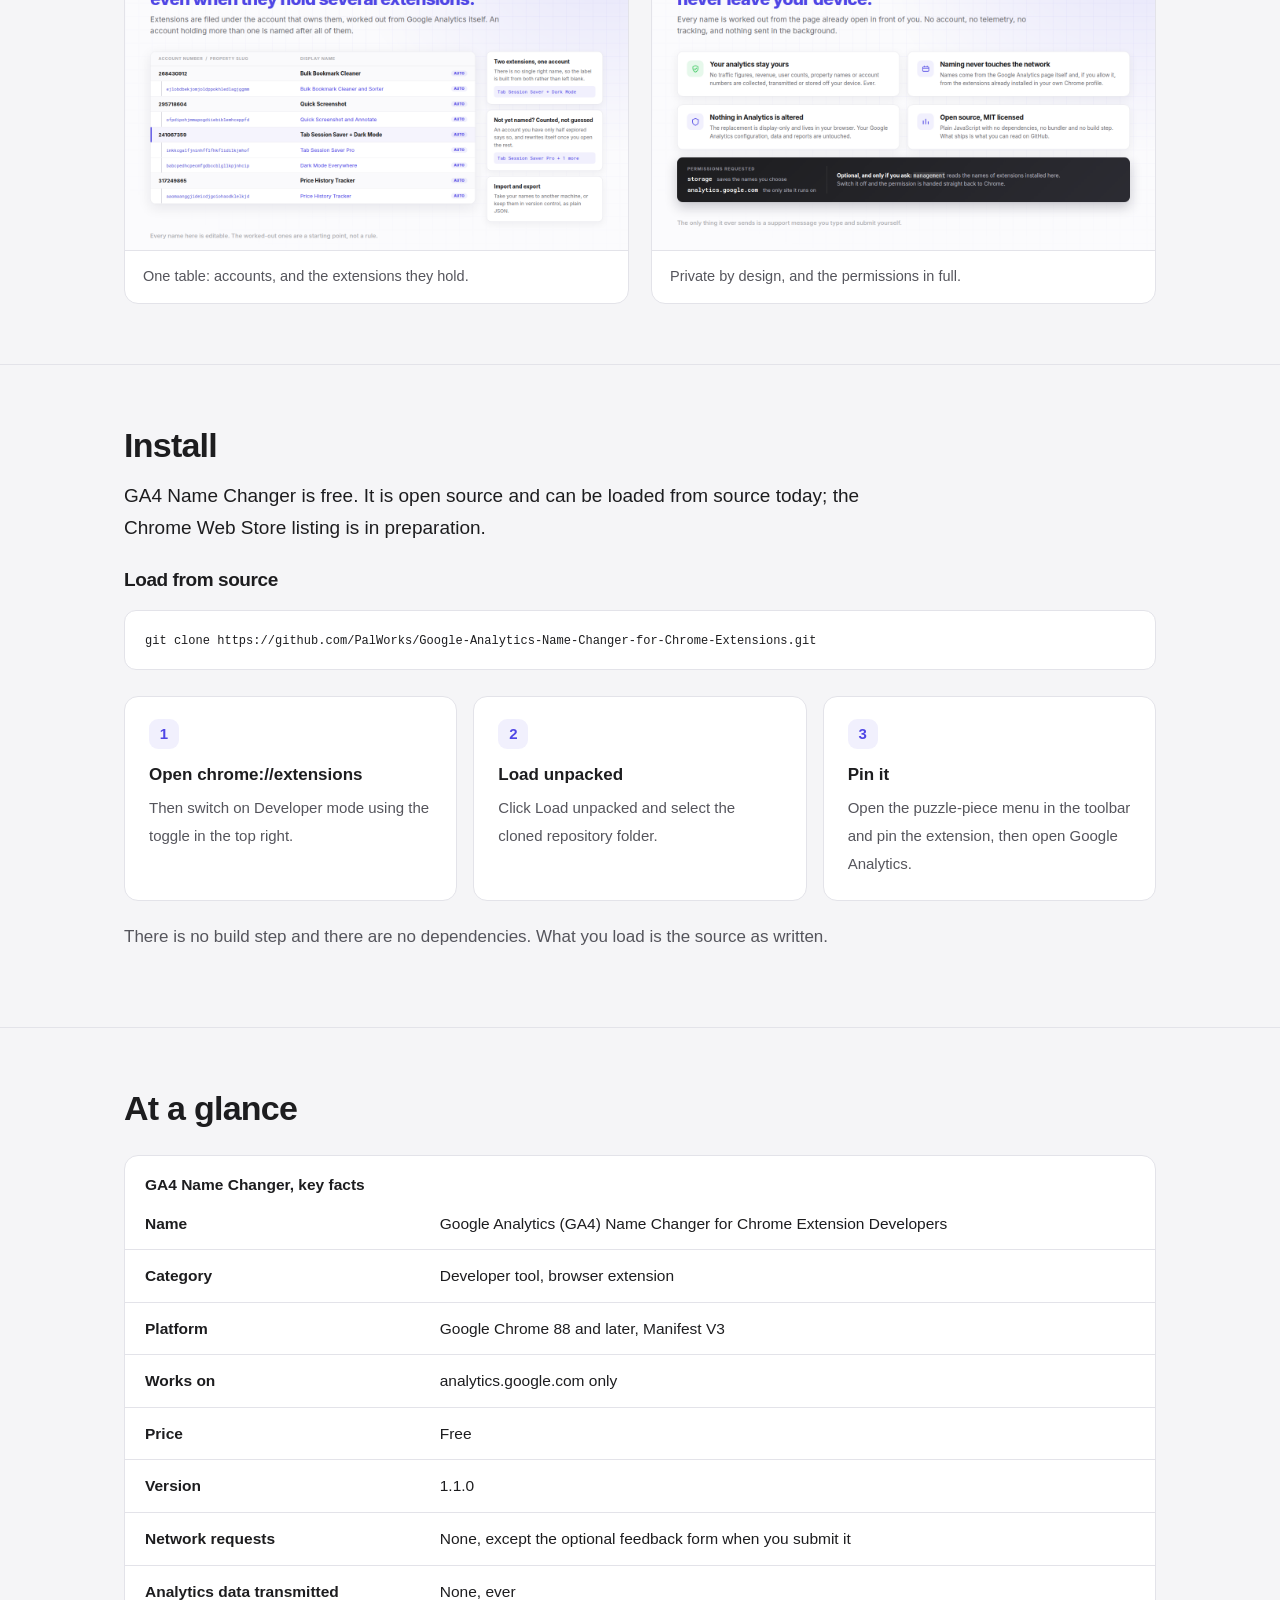
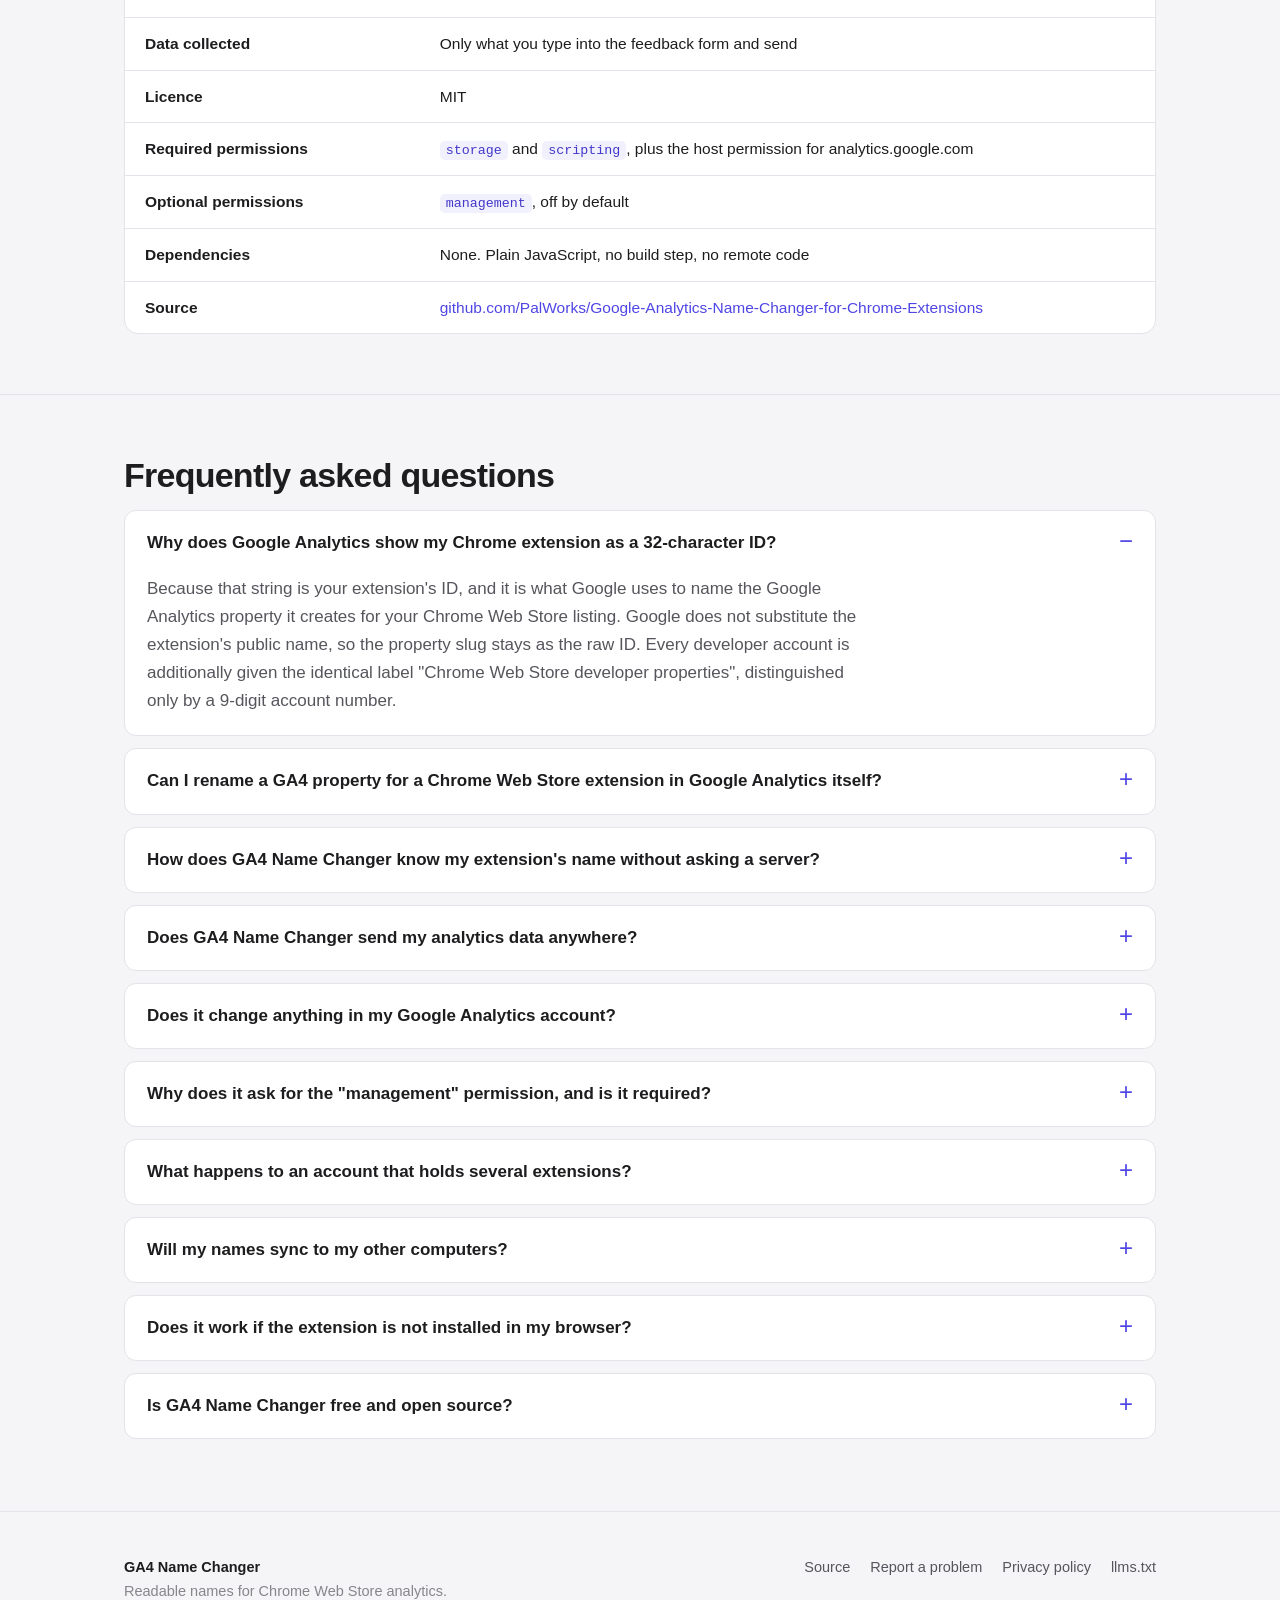
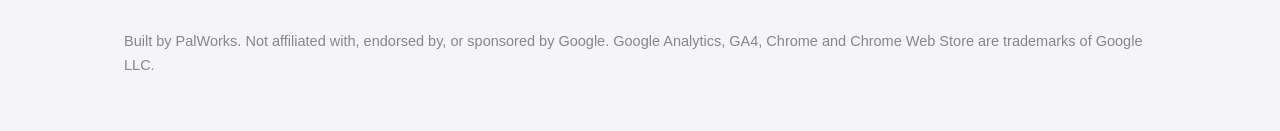
==== commit 0e512ff8: "feat: a toolbar badge that says the extension is working, and the naming actions in the popup From U" ====
--- a/index.html
+++ b/index.html
@@ -276,7 +276,8 @@
       <div class="card"><h3>Name the ones you never opened</h3><p>One button visits your remaining properties in a single background tab and reads each name from its own report. It never takes focus, and you can stop it at any point.</p></div>
       <div class="card"><h3>Live replacement across SPA navigation</h3><p>Names are substituted as Google Analytics renders them, including when you navigate between properties without a page reload.</p></div>
       <div class="card"><h3>One table for accounts and extensions</h3><p>The settings page nests each account's extensions beneath it, paired automatically from Google Analytics' own account tree.</p></div>
-      <div class="card"><h3>Toolbar popup</h3><p>View and edit your names from any tab without leaving the page you are on. It detects a Google Analytics tab elsewhere in the same window.</p></div>
+      <div class="card"><h3>A badge that says it is working</h3><p>The toolbar icon carries the number of names applied to the page you are looking at, so you never have to wonder whether the extension is running.</p></div>
+      <div class="card"><h3>Toolbar popup</h3><p>View and edit your names from any tab without leaving the page you are on, and run either naming action from there. It detects a Google Analytics tab elsewhere in the same window.</p></div>
       <div class="card"><h3>Cross-device sync</h3><p>Names you type are kept in <code>chrome.storage.sync</code> and follow your signed-in Chrome profile to your other machines.</p></div>
       <div class="card"><h3>Import and export as JSON</h3><p>Move your names between machines or keep them in version control as a single plain JSON file.</p></div>
       <div class="card"><h3>Guided onboarding</h3><p>A three-slide welcome on first install: what it does, the one thing you need to do, and what the optional permission is and is not used for.</p></div>
@@ -429,7 +430,7 @@
 
     <details>
       <summary>What happens to an account that holds several extensions?</summary>
-      <div class="a"><p>It is named after all of them. Two extensions produce a combined label such as "Tab Session Saver + Dark Mode", capped so it still fits the Google Analytics breadcrumb. Extensions the account holds that have not been named yet are counted rather than guessed at, so a half-explored account reads "Tab Session Saver Pro + 1 more" and rewrites itself once you open the rest. Every label is a draft you can type over.</p></div>
+      <div class="a"><p>It is named after them, not left blank. Two extensions produce a combined label such as "Tab Session Saver + Dark Mode"; three or more produce the first name and a count, "Tab Session Saver Pro + 2 more", so the label still fits the Google Analytics breadcrumb. Extensions the account holds that have not been named yet are counted rather than guessed at, so a half-explored account reads "Tab Session Saver Pro + 1 more" and rewrites itself once you open the rest. Every label is a draft you can type over.</p></div>
     </details>
 
     <details>
@@ -561,7 +562,7 @@
         { "@type": "Question", "name": "Why does it ask for the management permission, and is it required?",
           "acceptedAnswer": { "@type": "Answer", "text": "It is optional and off by default. When enabled, the extension calls chrome.management.get() with an extension ID taken from your own Google Analytics property list and reads only that extension's name. It never calls getAll(), so no inventory of your extensions is built, and it never installs, uninstalls, enables, disables or modifies anything. Switching the feature off calls chrome.permissions.remove() to return the permission to Chrome. It exists because Chrome blocks extensions from requesting the Chrome Web Store, so an extension's public name cannot simply be fetched." } },
         { "@type": "Question", "name": "What happens to a Google Analytics account that holds several Chrome extensions?",
-          "acceptedAnswer": { "@type": "Answer", "text": "It is named after all of them. Two extensions produce a combined label capped so it still fits the Google Analytics breadcrumb. Extensions the account holds that have not been named yet are counted rather than guessed at, so a half-explored account reads \"... + 1 more\" and rewrites itself once you open the rest. Every label is a draft the user can type over." } },
+          "acceptedAnswer": { "@type": "Answer", "text": "It is named after them, not left blank. Two extensions produce a combined label of both names; three or more produce the first name and a count, so the label still fits the Google Analytics breadcrumb. Extensions the account holds that have not been named yet are counted rather than guessed at, so a half-explored account reads \"... + 1 more\" and rewrites itself once you open the rest. Every label is a draft the user can type over." } },
         { "@type": "Question", "name": "Will my names sync to my other computers?",
           "acceptedAnswer": { "@type": "Answer", "text": "Names you type are stored in chrome.storage.sync, so Chrome carries them to your other signed-in profiles automatically. Names the extension works out for itself are stored in chrome.storage.local and stay on the device that derived them, because each machine can derive them again for free. Everything can also be exported and imported as JSON." } },
         { "@type": "Question", "name": "Does it work if the extension is not installed in my browser?",
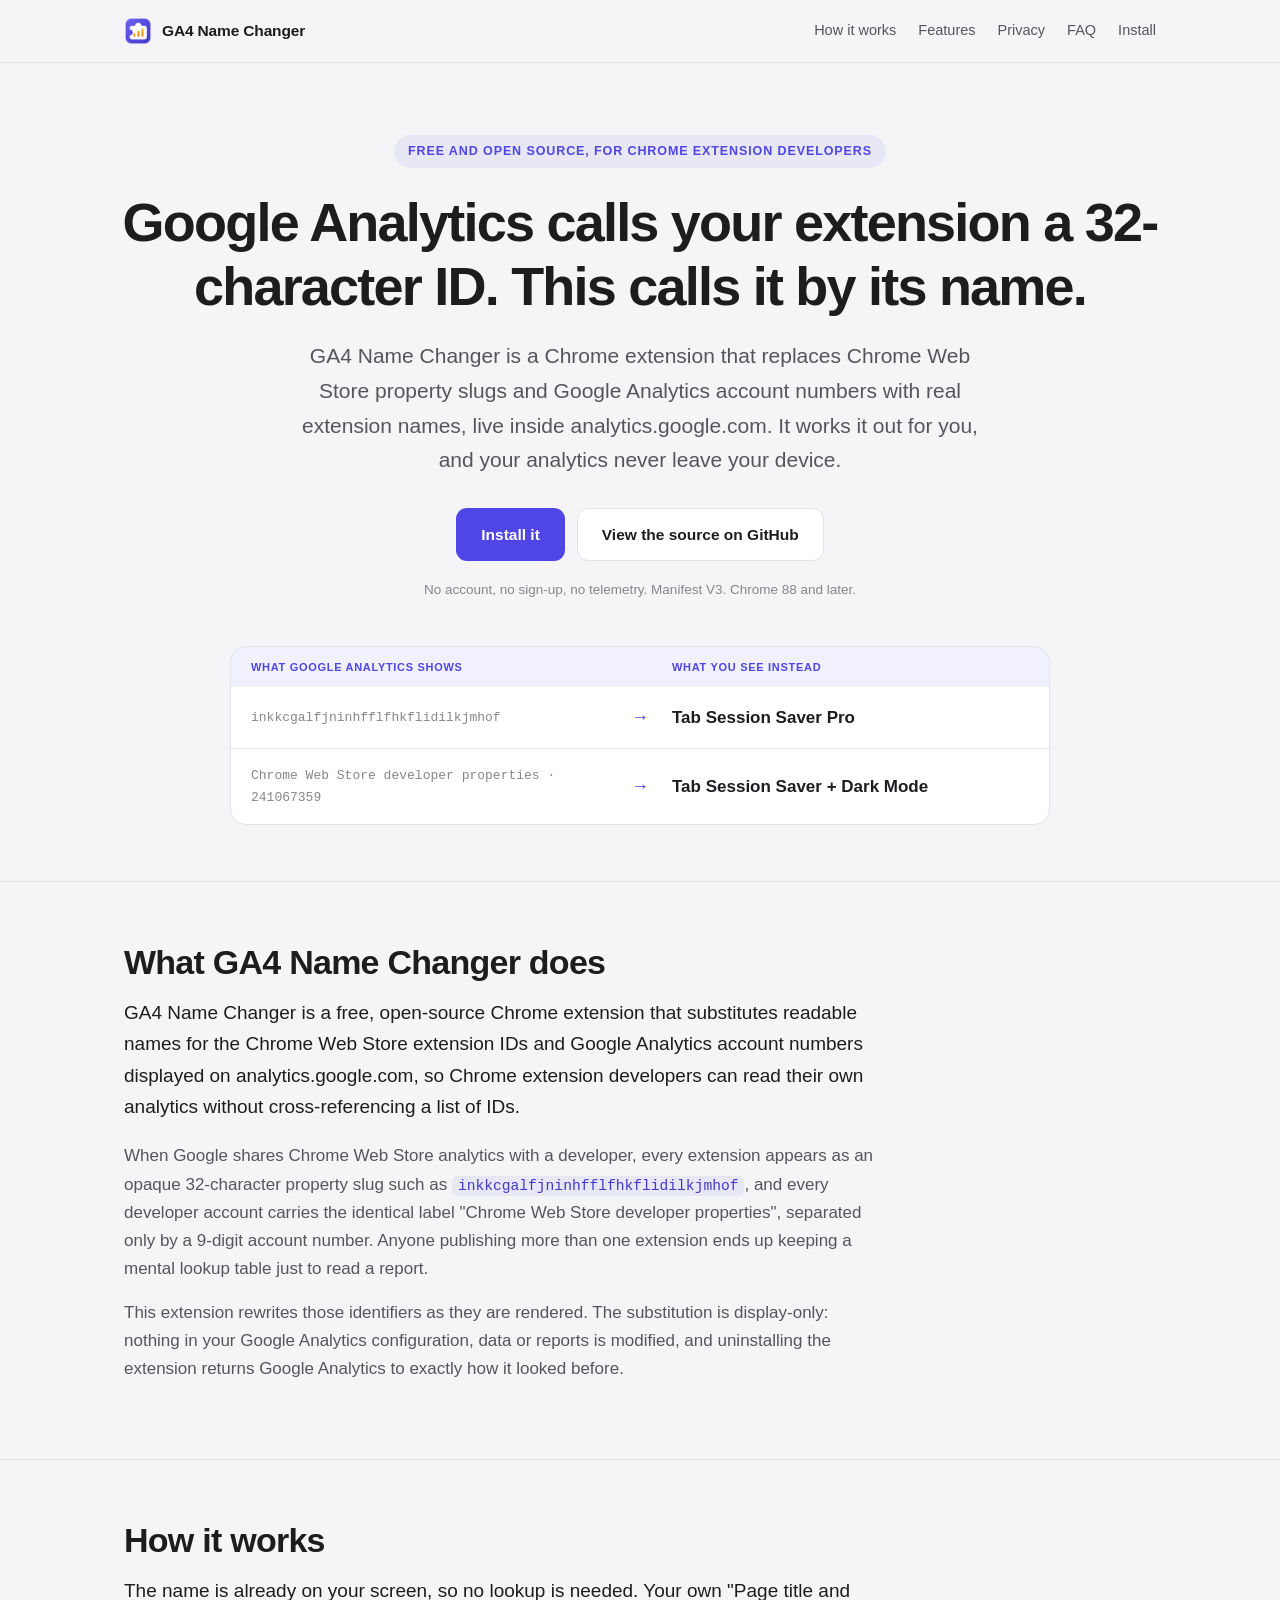
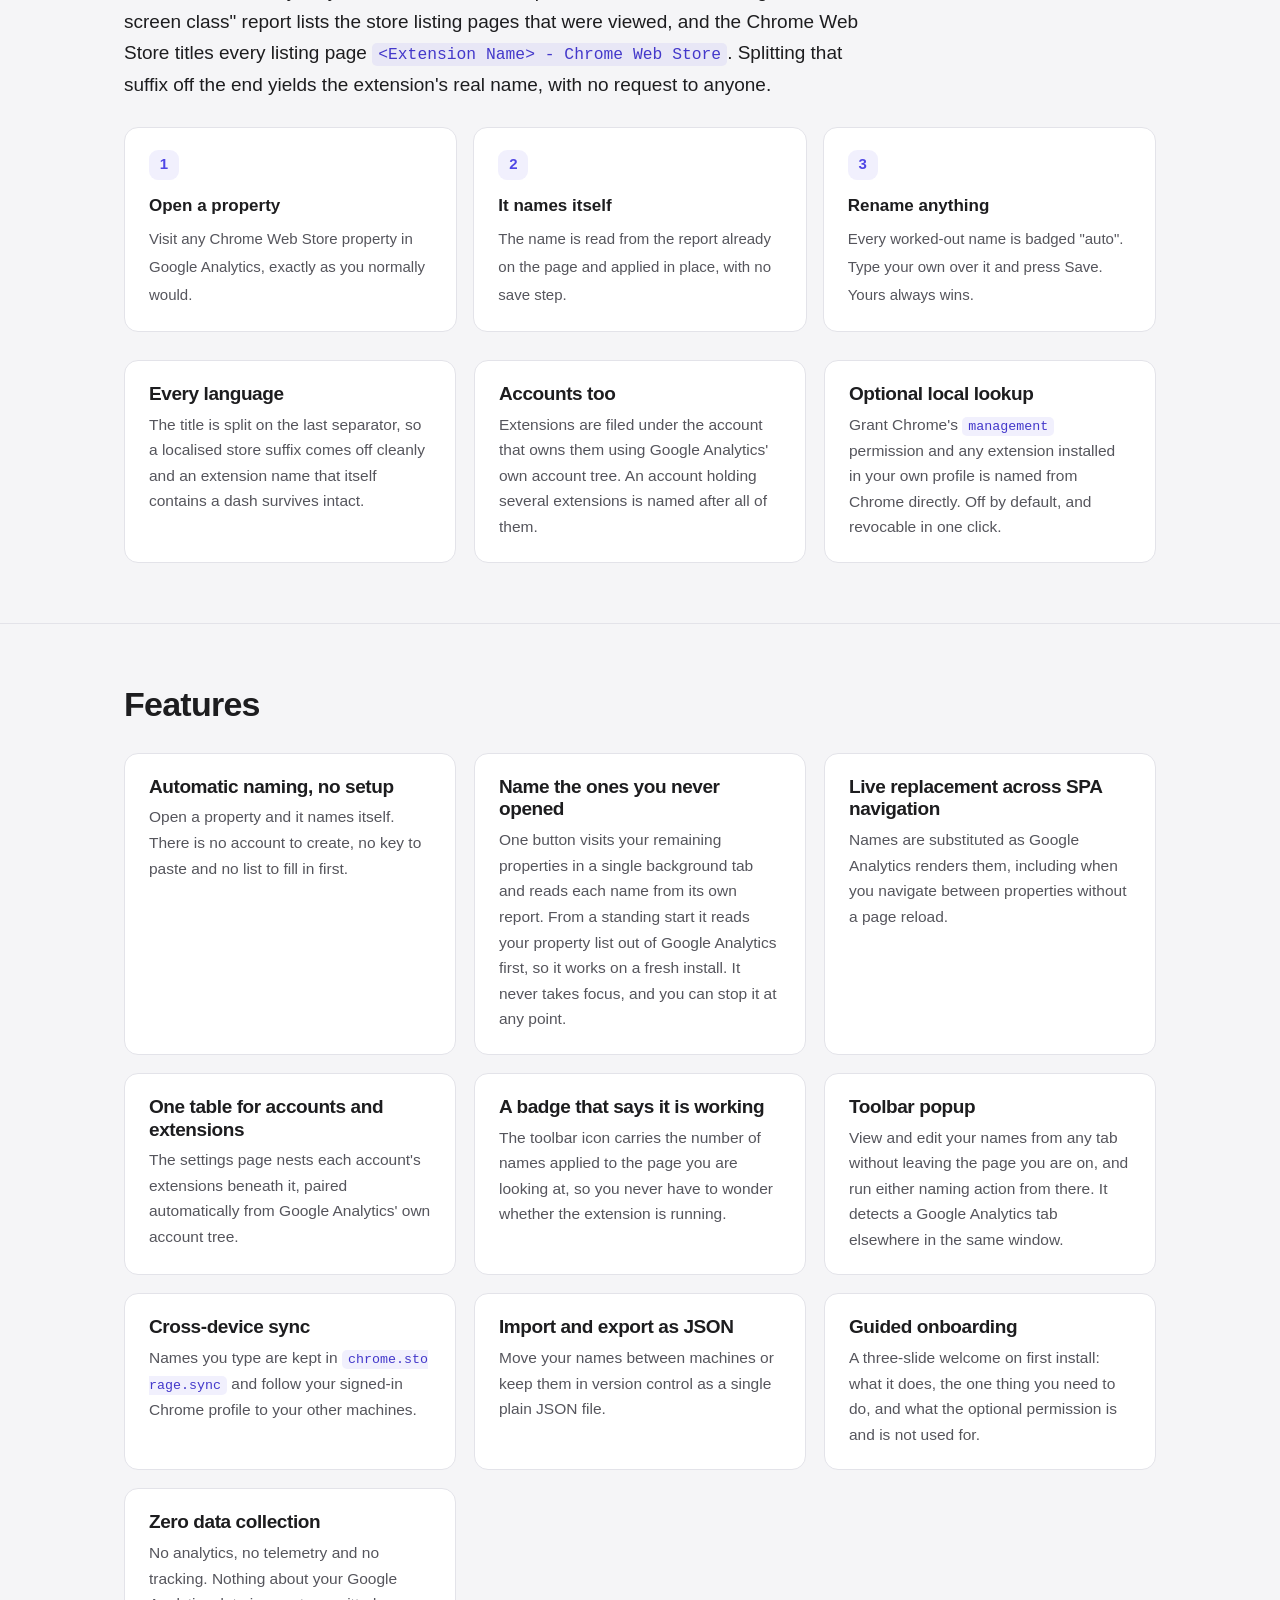
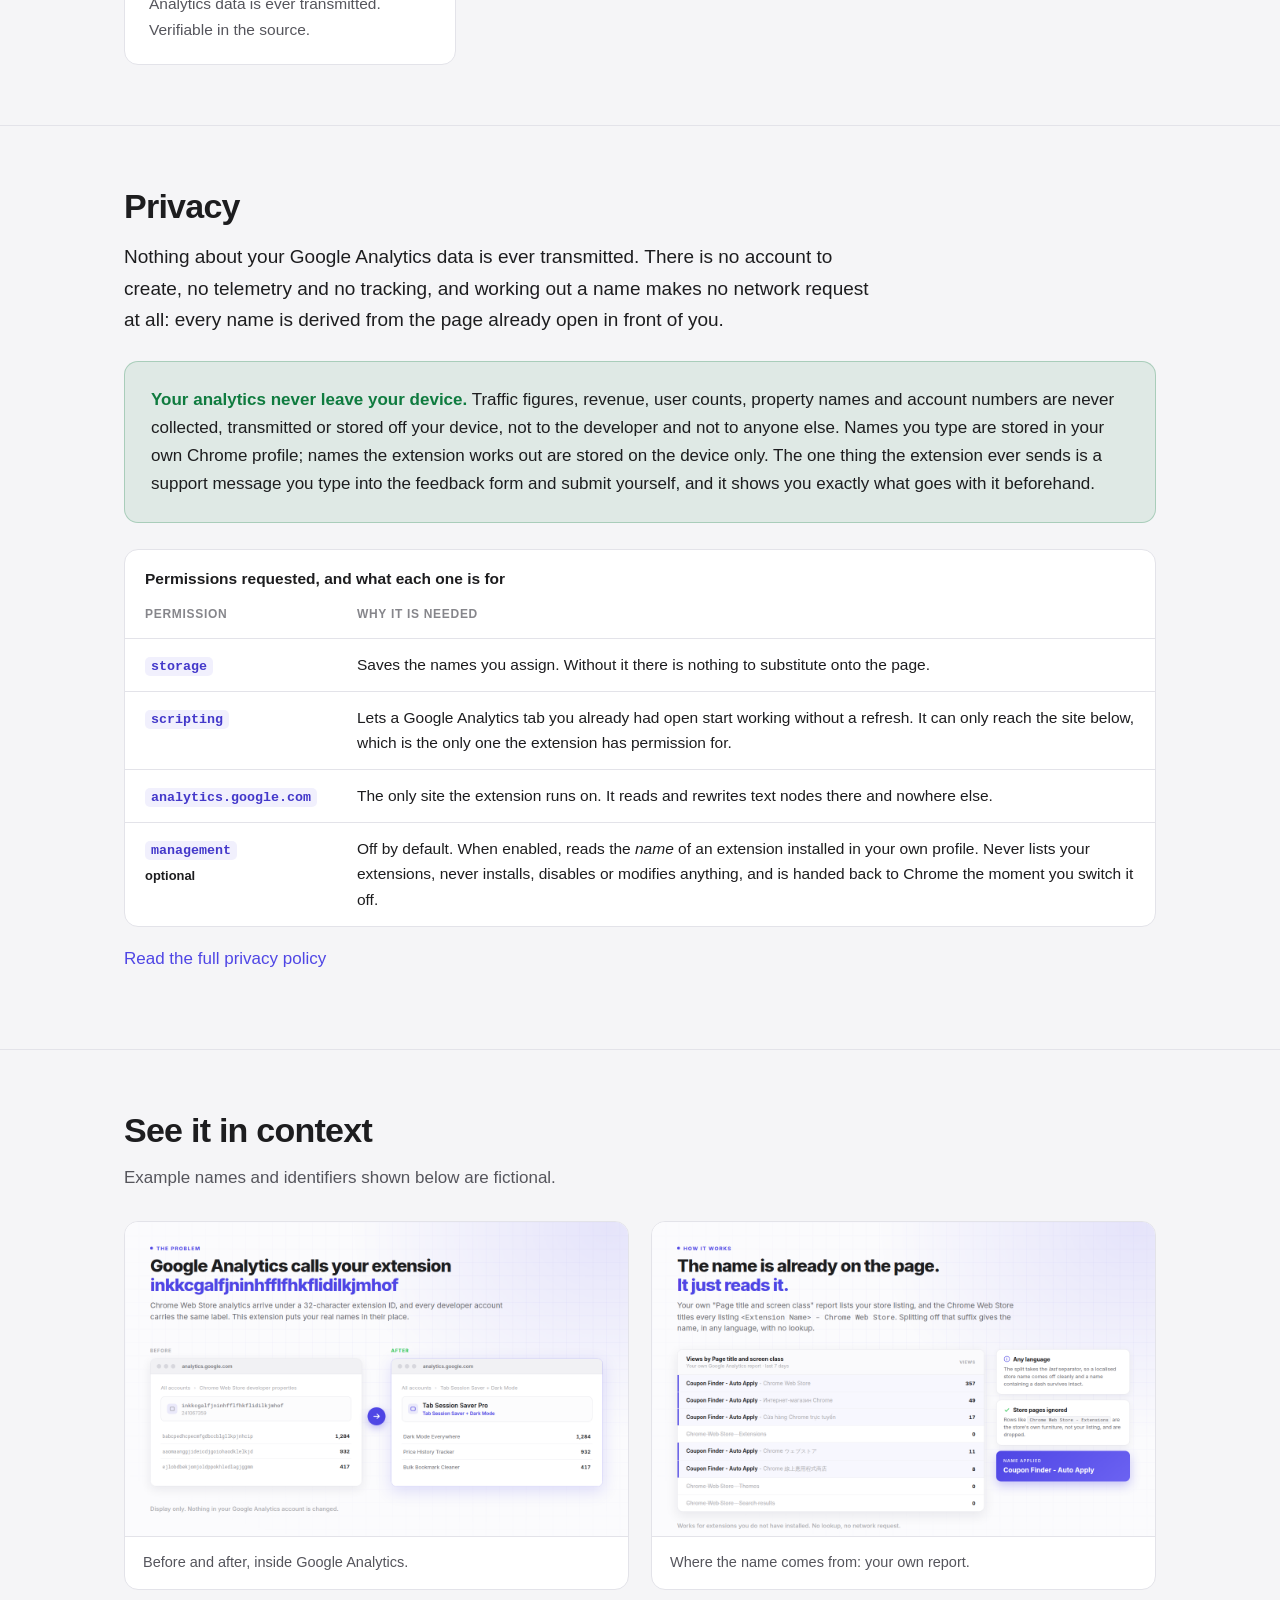
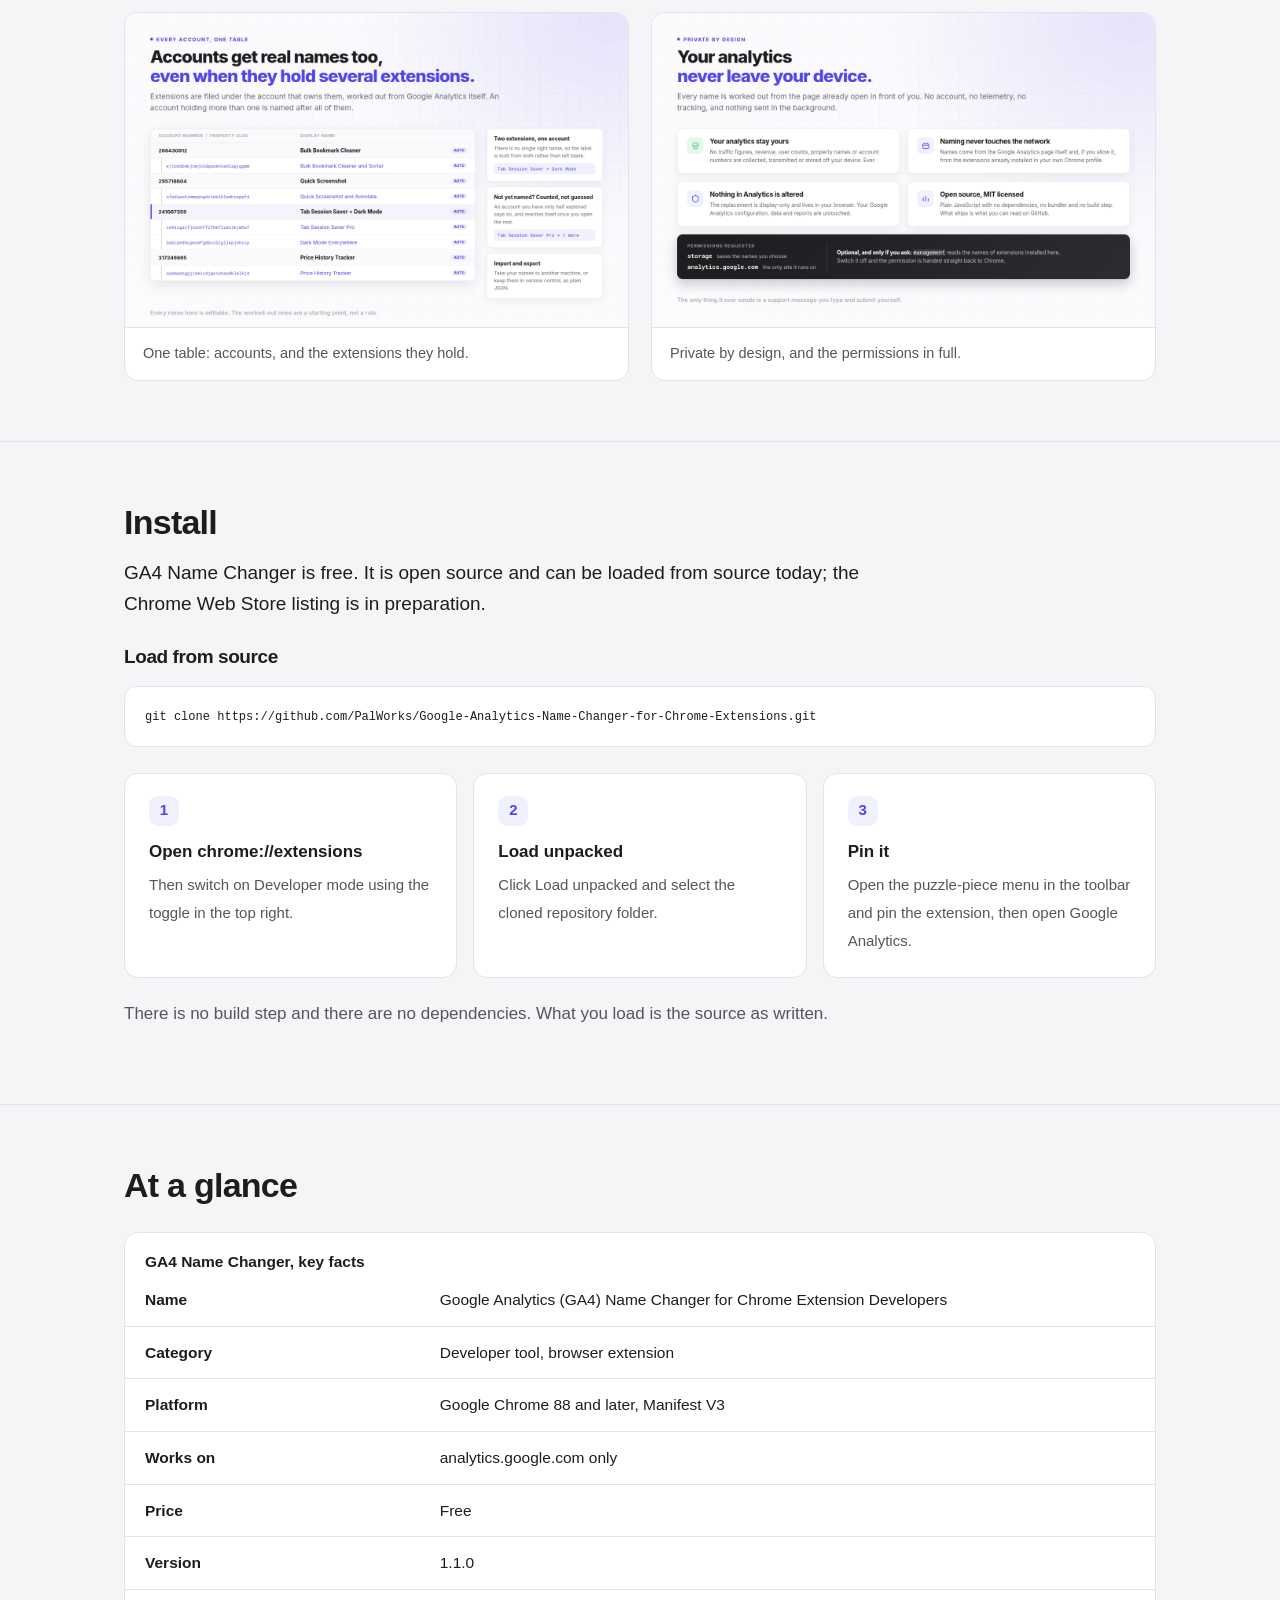
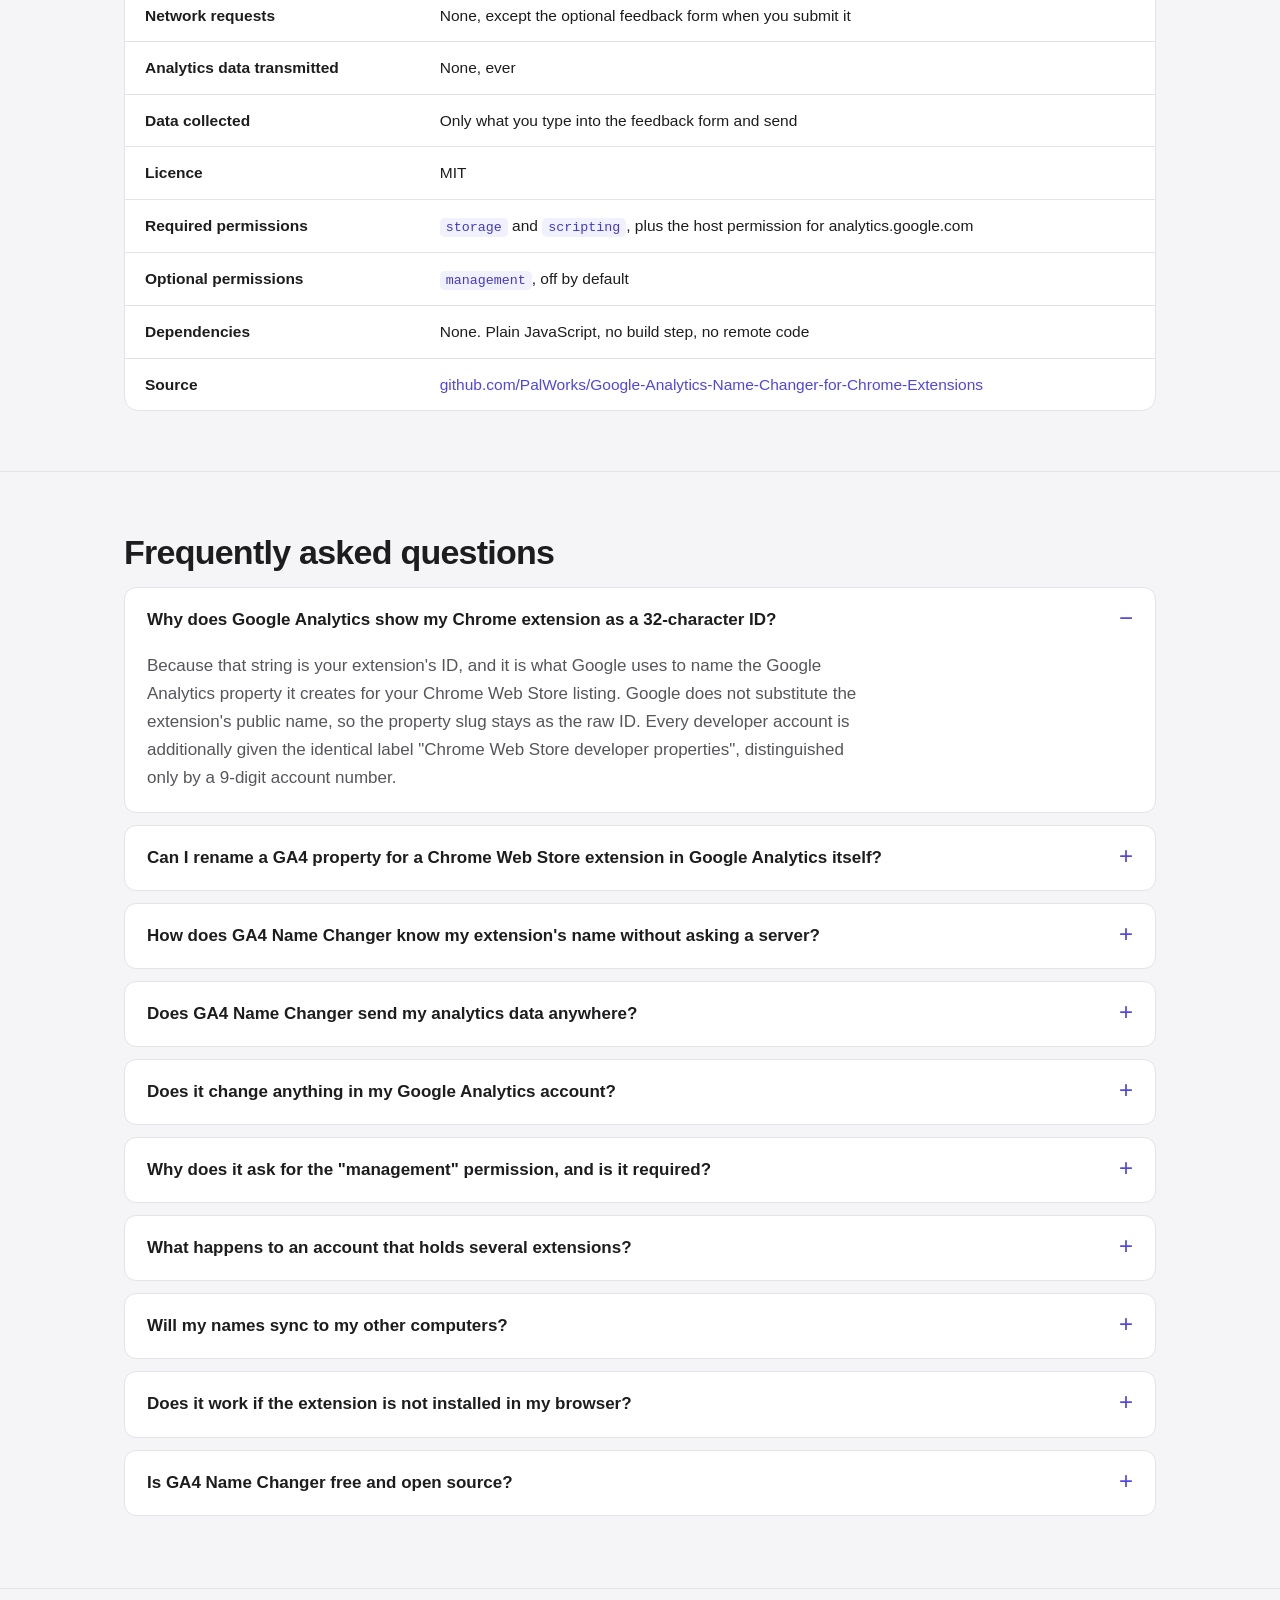
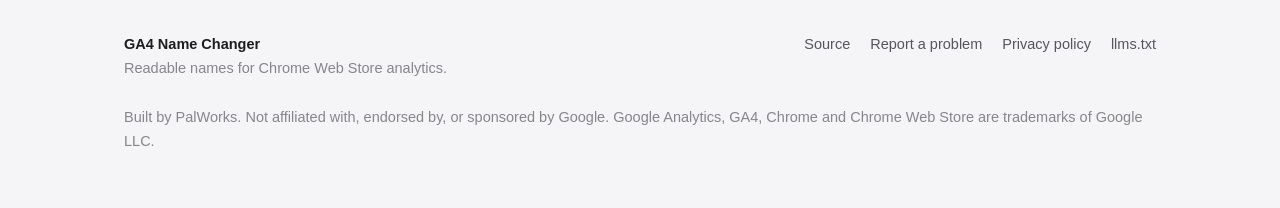
==== commit a990351c: "fix: the naming button works from a standing start, and Fill missing names greys out Two things from" ====
--- a/index.html
+++ b/index.html
@@ -273,7 +273,7 @@
     <h2>Features</h2>
     <div class="grid g2">
       <div class="card"><h3>Automatic naming, no setup</h3><p>Open a property and it names itself. There is no account to create, no key to paste and no list to fill in first.</p></div>
-      <div class="card"><h3>Name the ones you never opened</h3><p>One button visits your remaining properties in a single background tab and reads each name from its own report. It never takes focus, and you can stop it at any point.</p></div>
+      <div class="card"><h3>Name the ones you never opened</h3><p>One button visits your remaining properties in a single background tab and reads each name from its own report. From a standing start it reads your property list out of Google Analytics first, so it works on a fresh install. It never takes focus, and you can stop it at any point.</p></div>
       <div class="card"><h3>Live replacement across SPA navigation</h3><p>Names are substituted as Google Analytics renders them, including when you navigate between properties without a page reload.</p></div>
       <div class="card"><h3>One table for accounts and extensions</h3><p>The settings page nests each account's extensions beneath it, paired automatically from Google Analytics' own account tree.</p></div>
       <div class="card"><h3>A badge that says it is working</h3><p>The toolbar icon carries the number of names applied to the page you are looking at, so you never have to wonder whether the extension is running.</p></div>
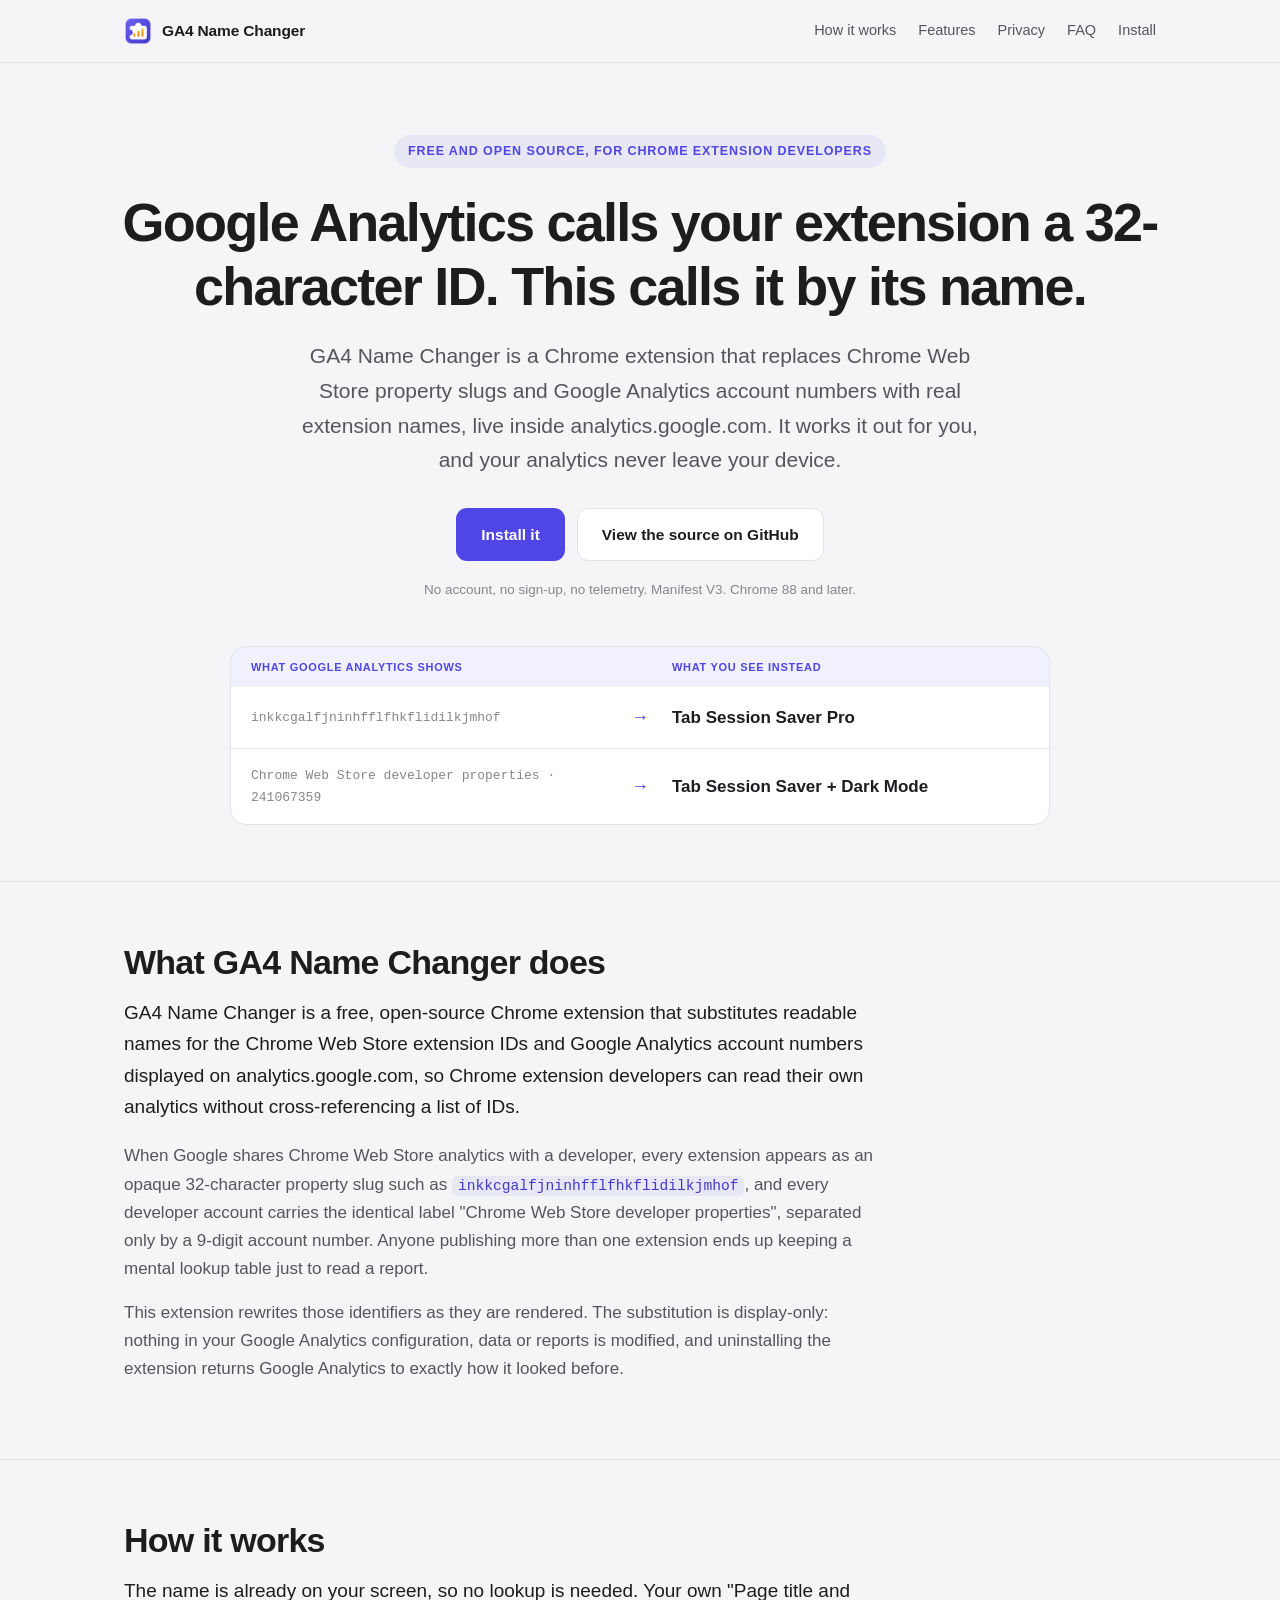
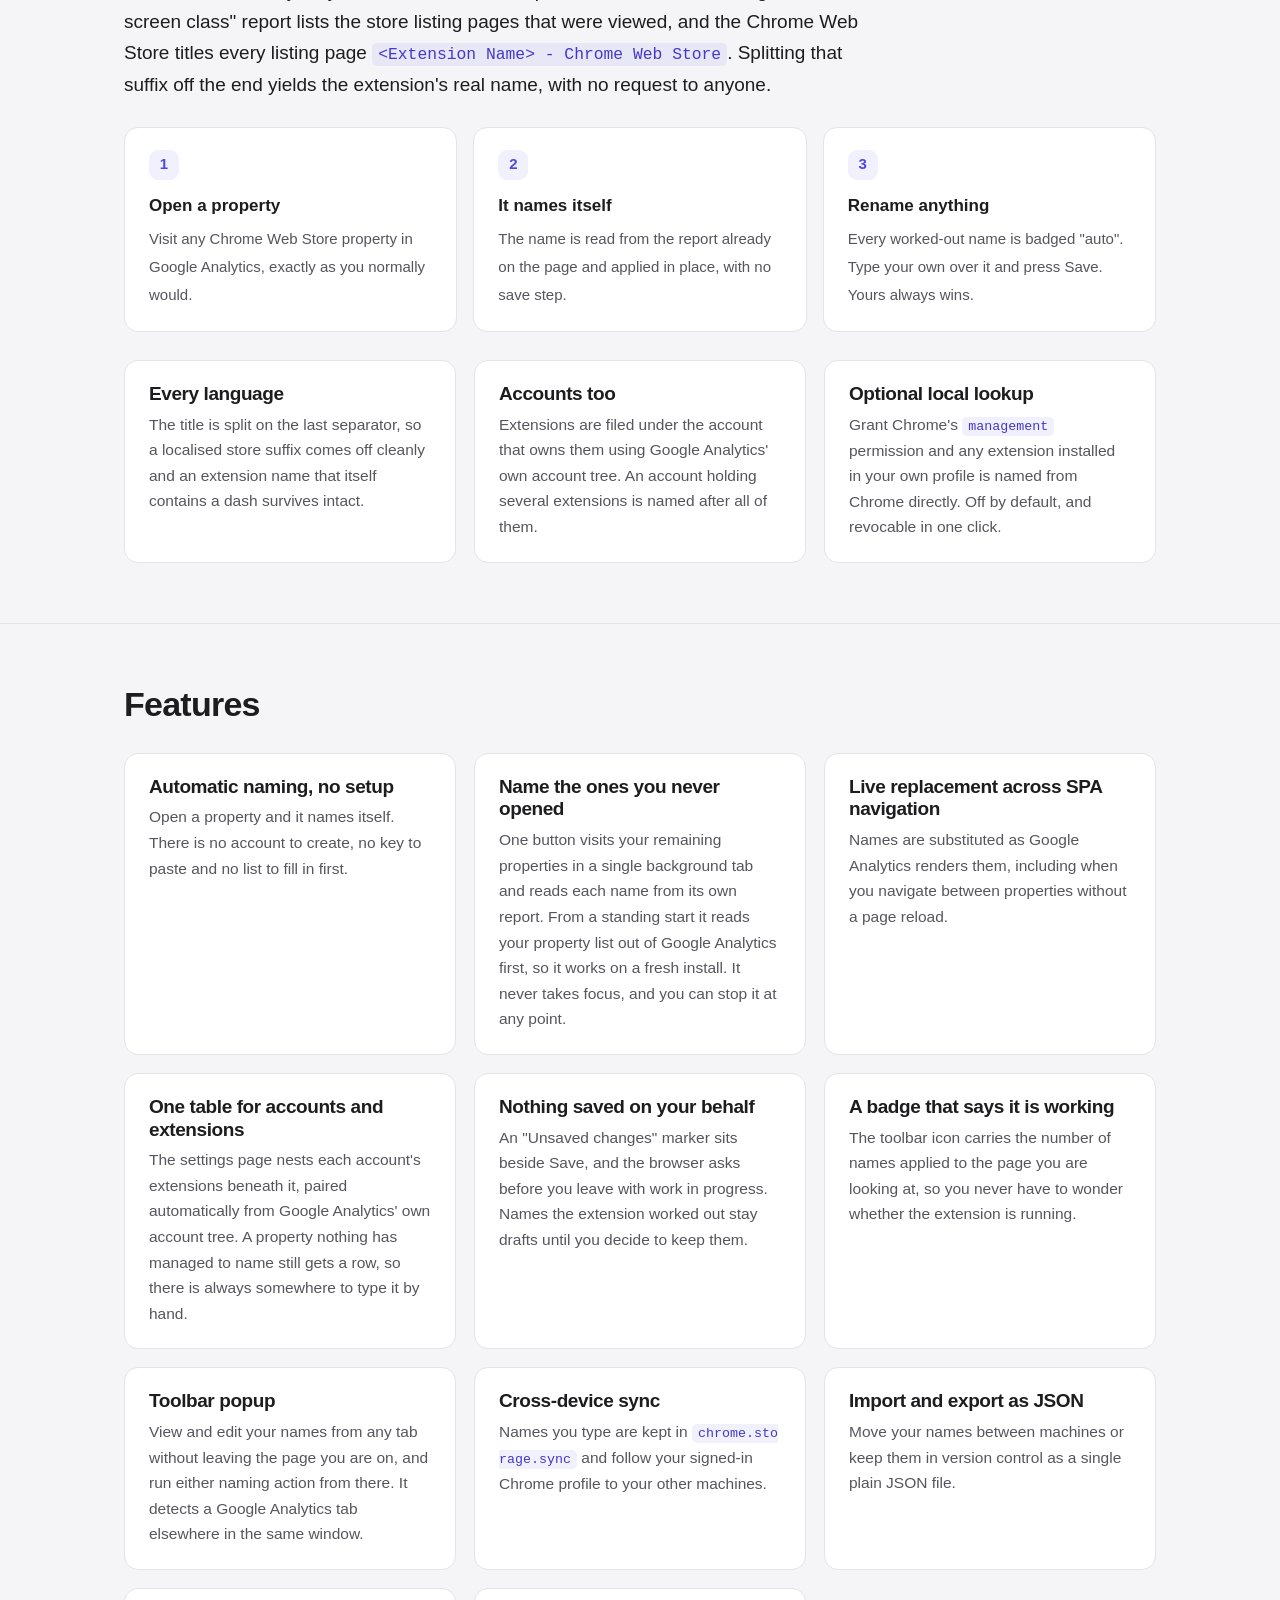
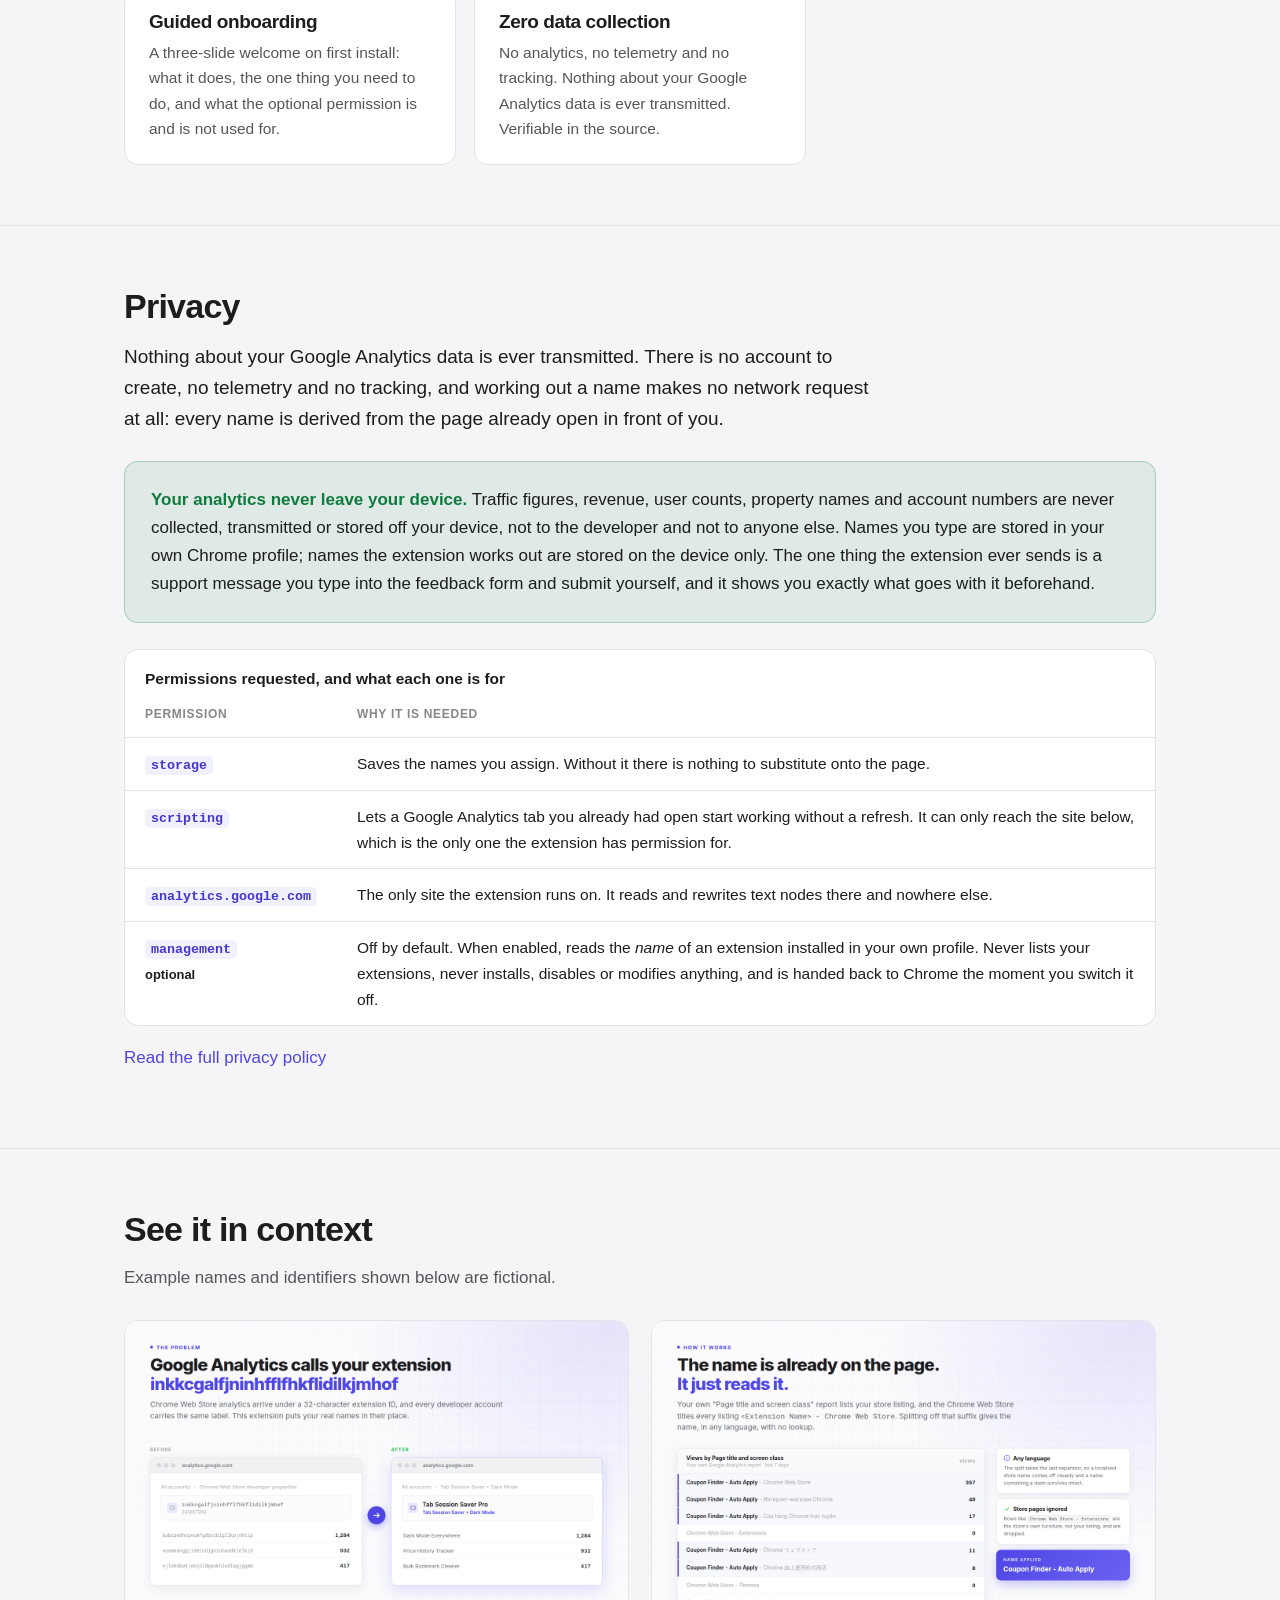
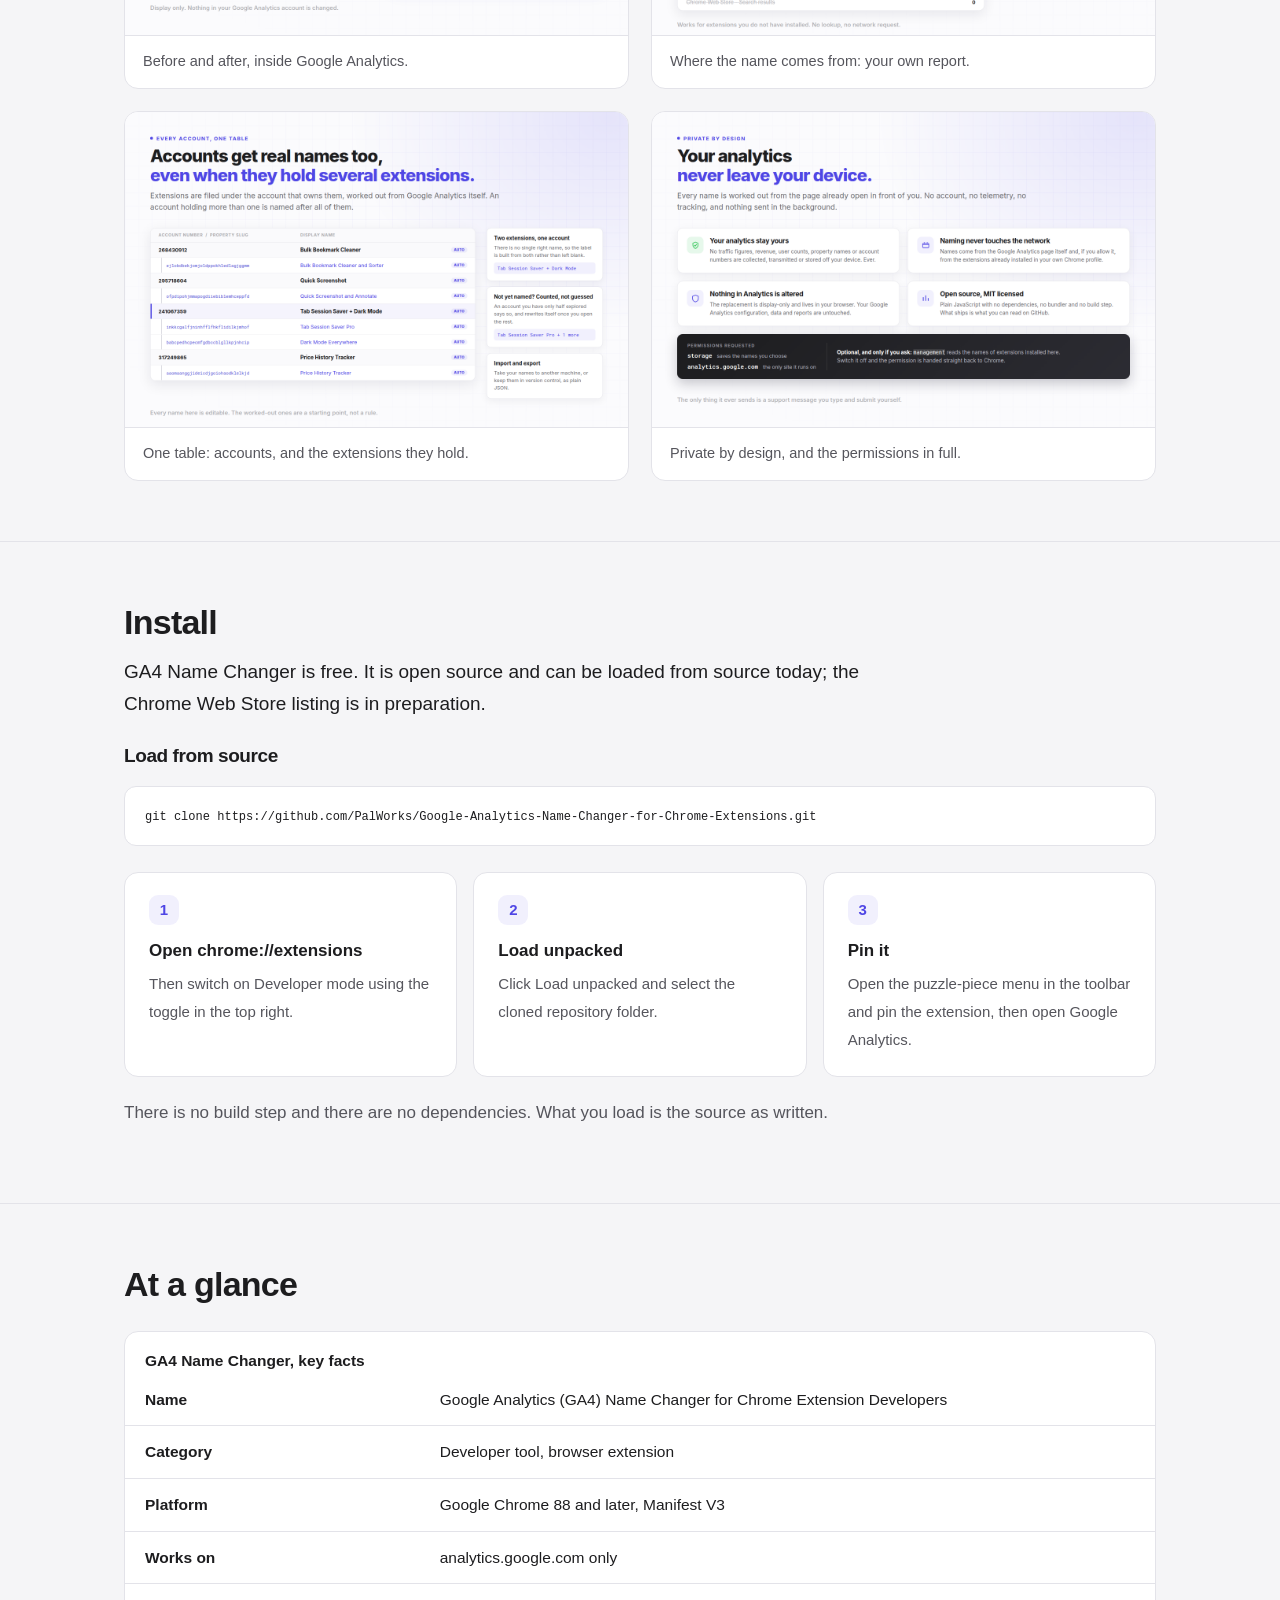
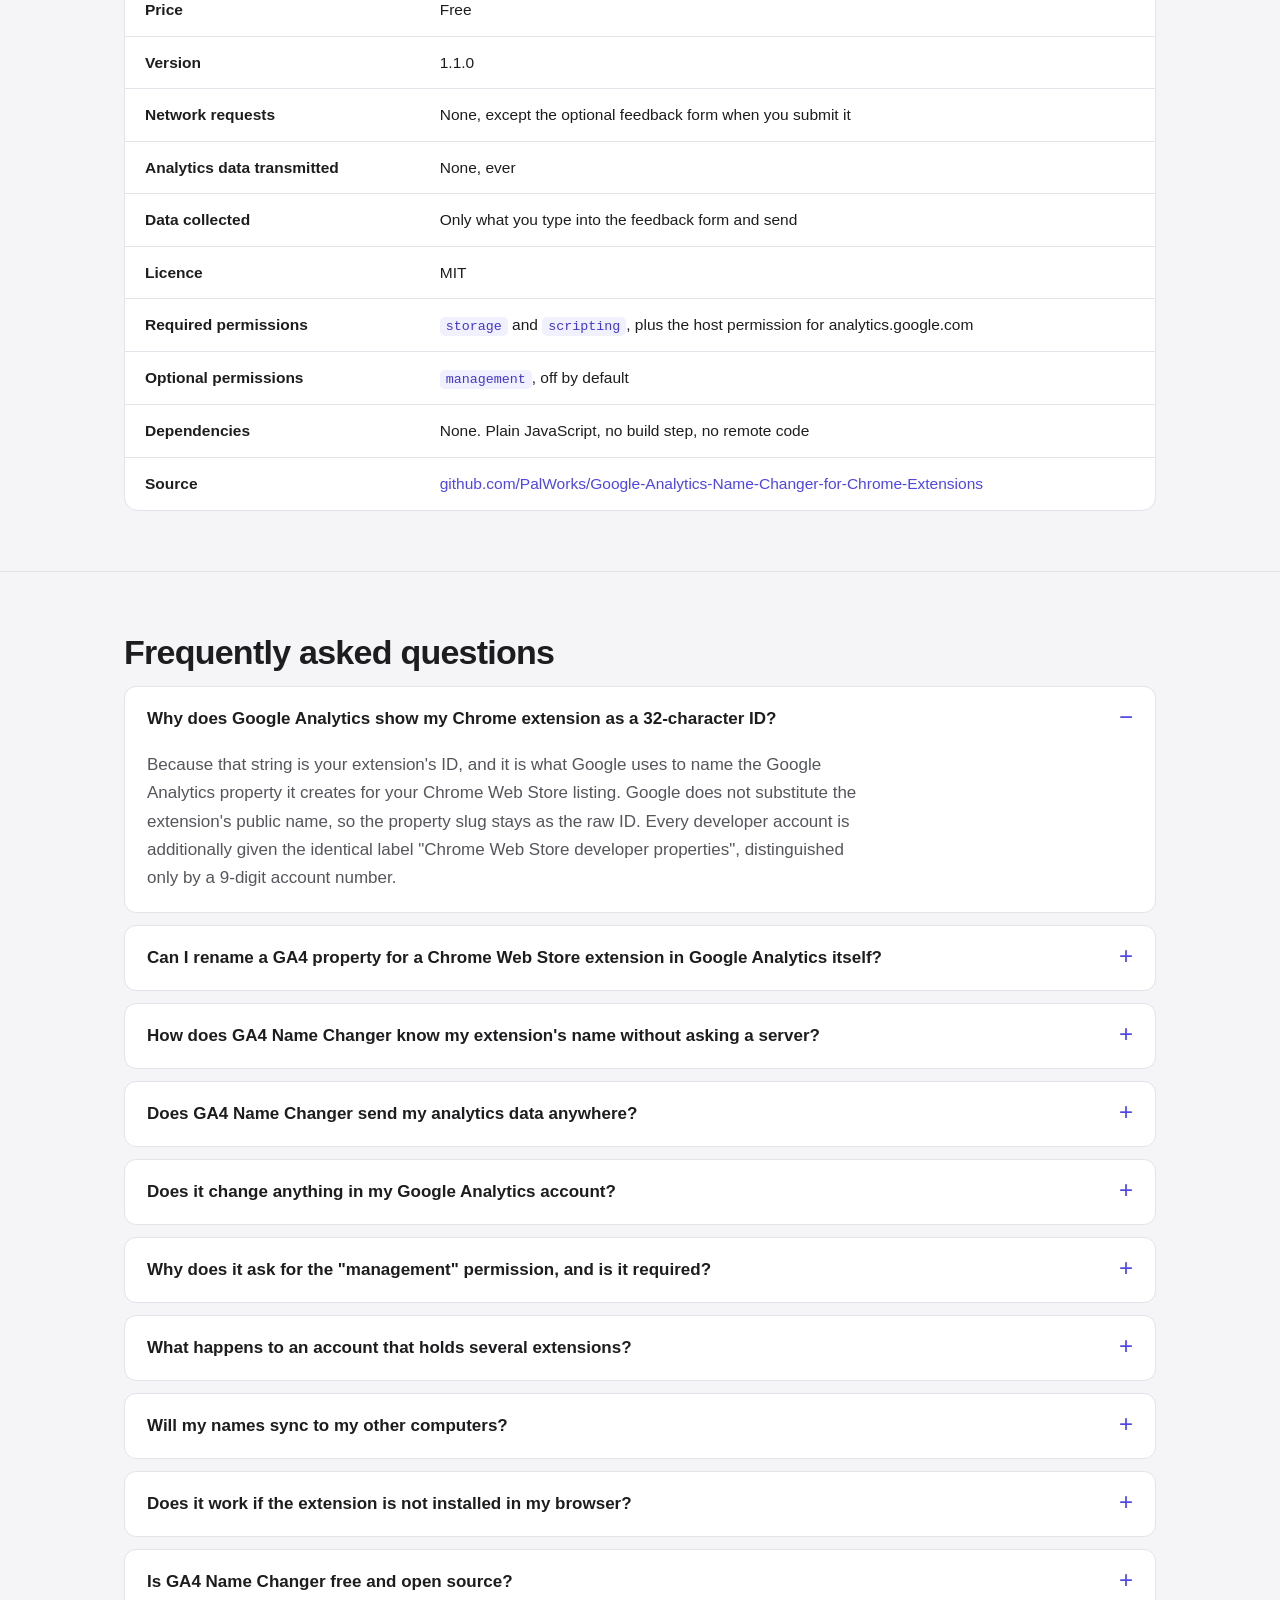
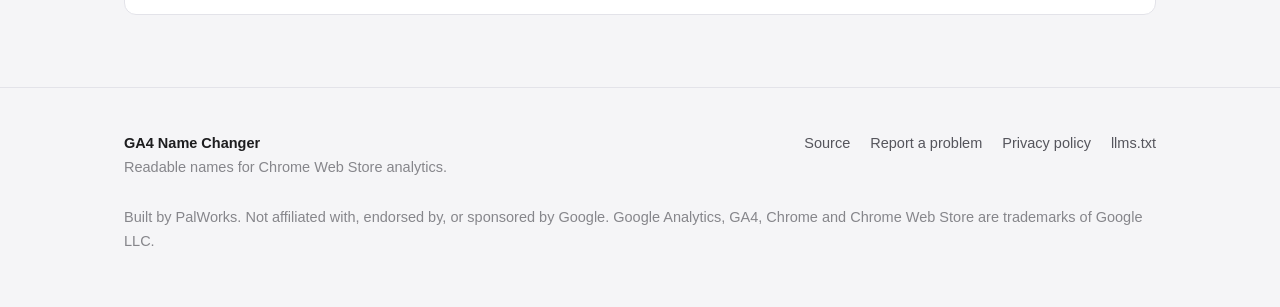
==== commit 6a0e6c48: "docs: sweep every document for the release, and rewrite the store listing for search Documentation s" ====
--- a/index.html
+++ b/index.html
@@ -275,7 +275,8 @@
       <div class="card"><h3>Automatic naming, no setup</h3><p>Open a property and it names itself. There is no account to create, no key to paste and no list to fill in first.</p></div>
       <div class="card"><h3>Name the ones you never opened</h3><p>One button visits your remaining properties in a single background tab and reads each name from its own report. From a standing start it reads your property list out of Google Analytics first, so it works on a fresh install. It never takes focus, and you can stop it at any point.</p></div>
       <div class="card"><h3>Live replacement across SPA navigation</h3><p>Names are substituted as Google Analytics renders them, including when you navigate between properties without a page reload.</p></div>
-      <div class="card"><h3>One table for accounts and extensions</h3><p>The settings page nests each account's extensions beneath it, paired automatically from Google Analytics' own account tree.</p></div>
+      <div class="card"><h3>One table for accounts and extensions</h3><p>The settings page nests each account's extensions beneath it, paired automatically from Google Analytics' own account tree. A property nothing has managed to name still gets a row, so there is always somewhere to type it by hand.</p></div>
+      <div class="card"><h3>Nothing saved on your behalf</h3><p>An "Unsaved changes" marker sits beside Save, and the browser asks before you leave with work in progress. Names the extension worked out stay drafts until you decide to keep them.</p></div>
       <div class="card"><h3>A badge that says it is working</h3><p>The toolbar icon carries the number of names applied to the page you are looking at, so you never have to wonder whether the extension is running.</p></div>
       <div class="card"><h3>Toolbar popup</h3><p>View and edit your names from any tab without leaving the page you are on, and run either naming action from there. It detects a Google Analytics tab elsewhere in the same window.</p></div>
       <div class="card"><h3>Cross-device sync</h3><p>Names you type are kept in <code>chrome.storage.sync</code> and follow your signed-in Chrome profile to your other machines.</p></div>
